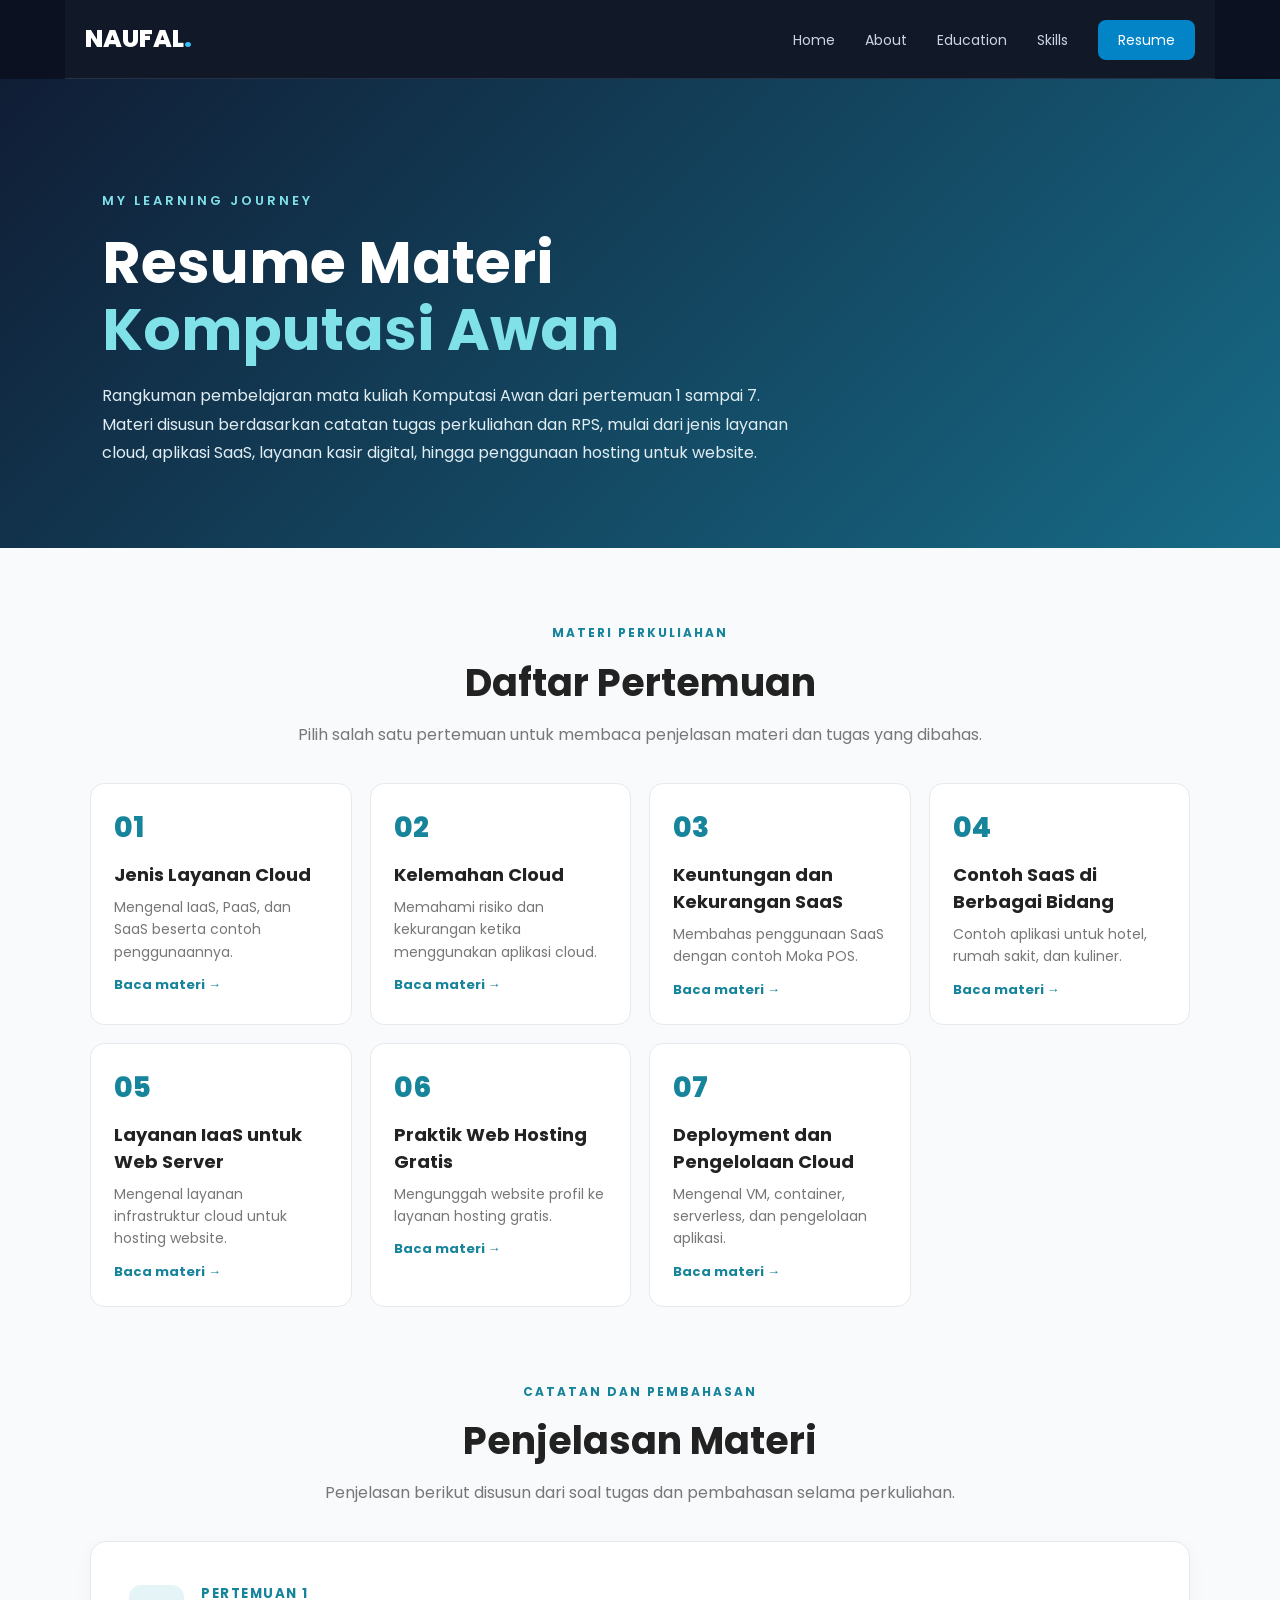
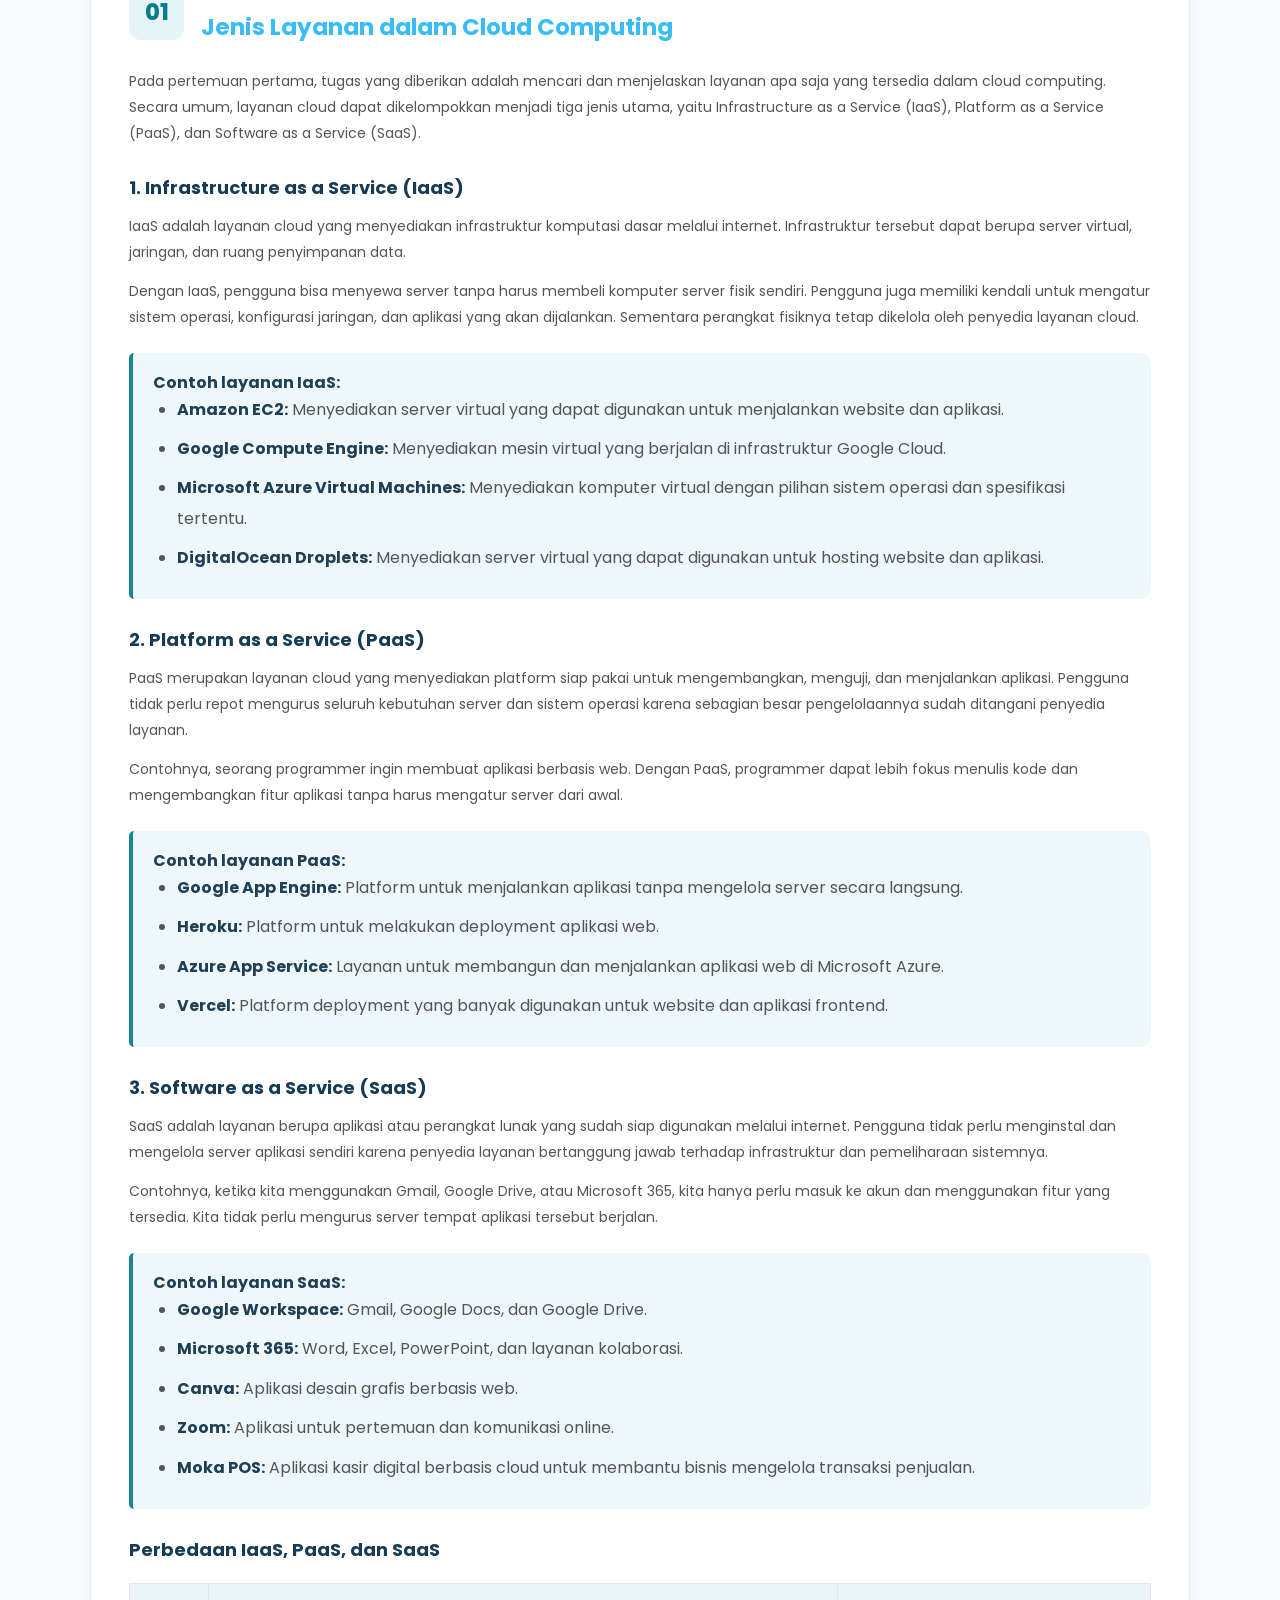
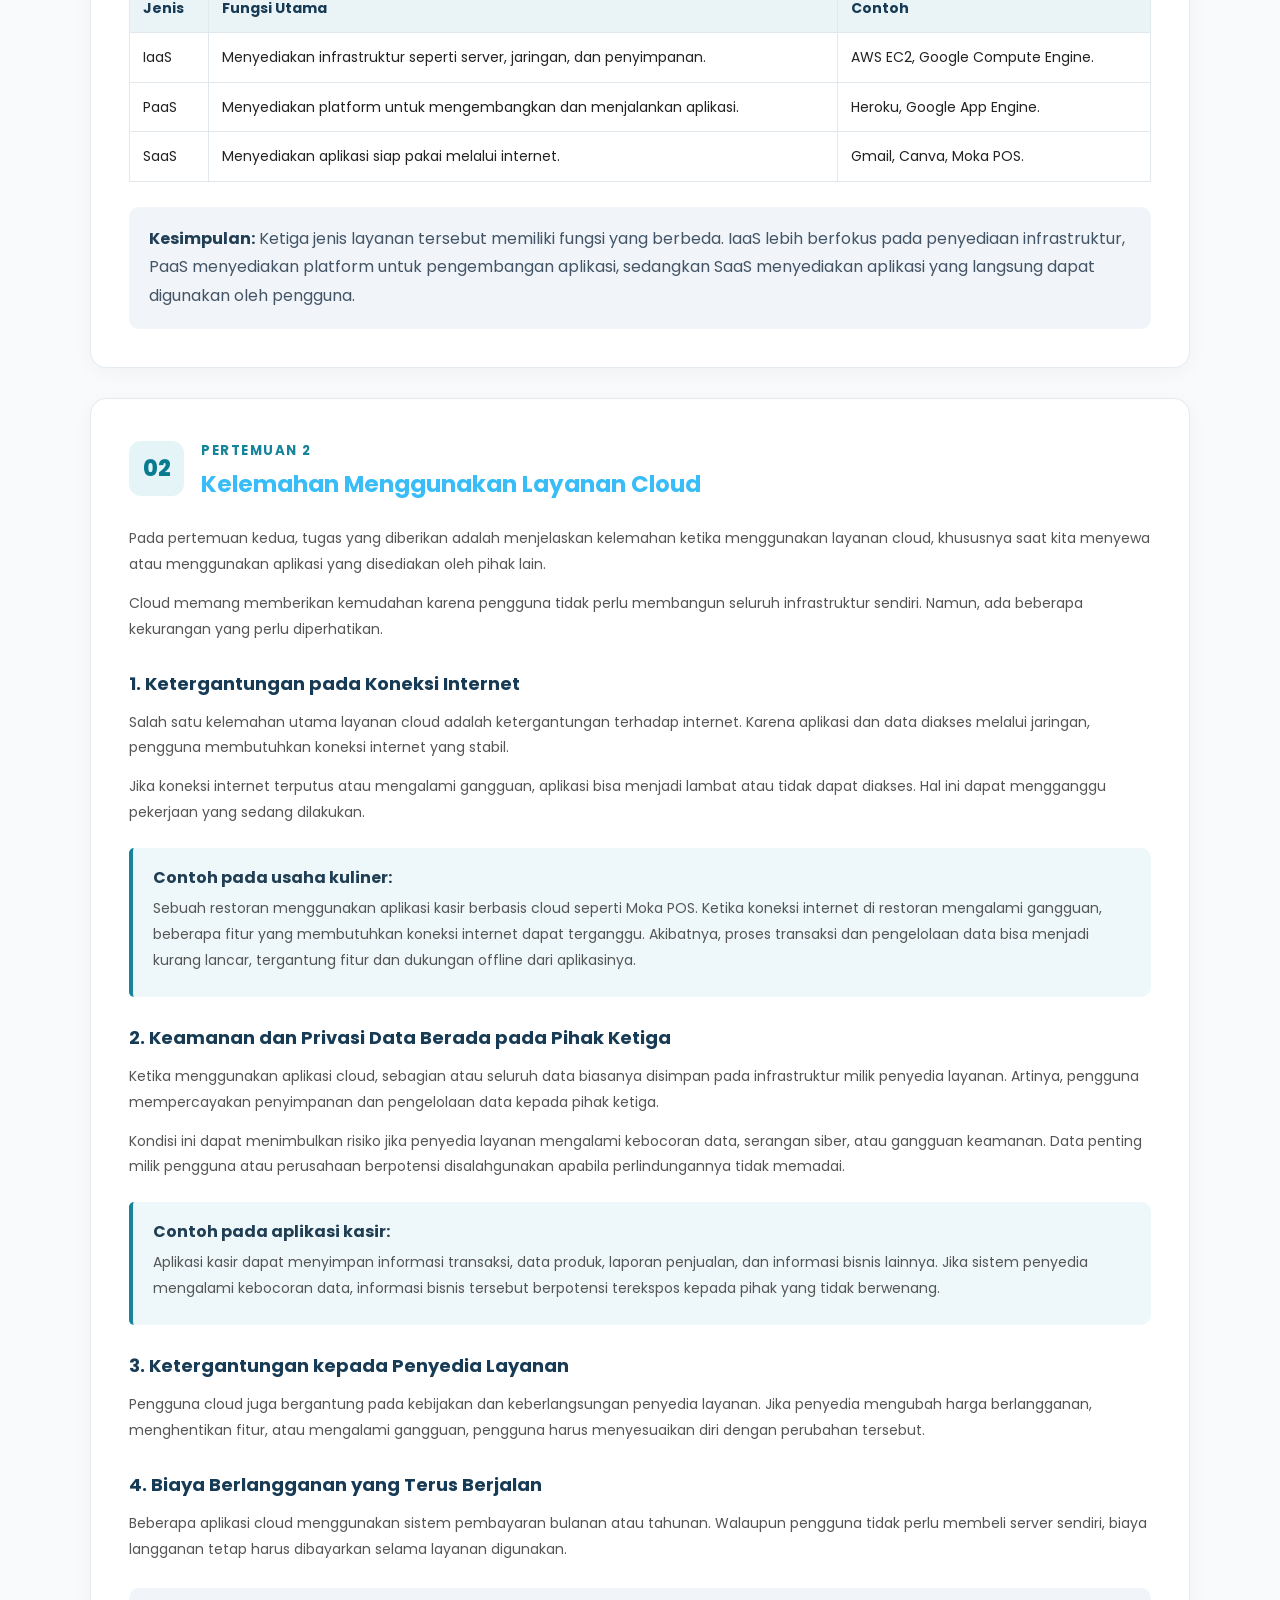
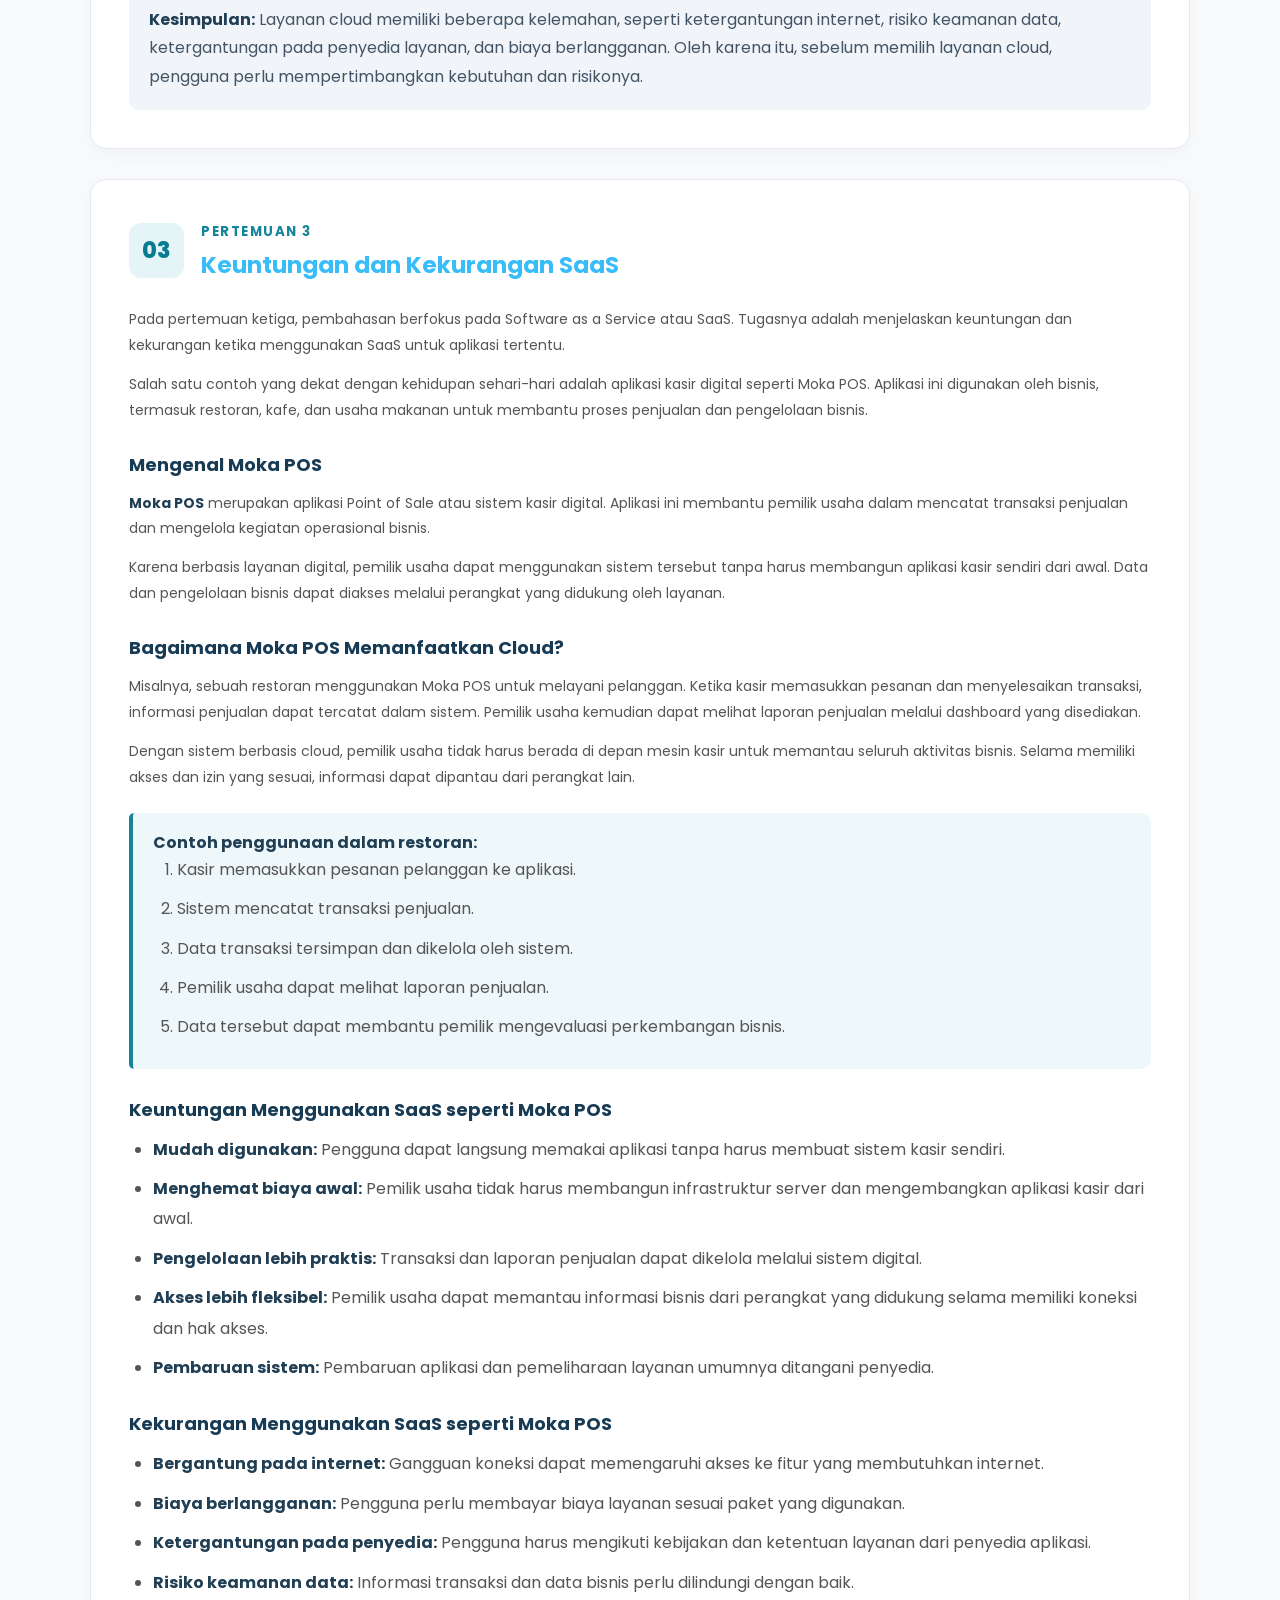
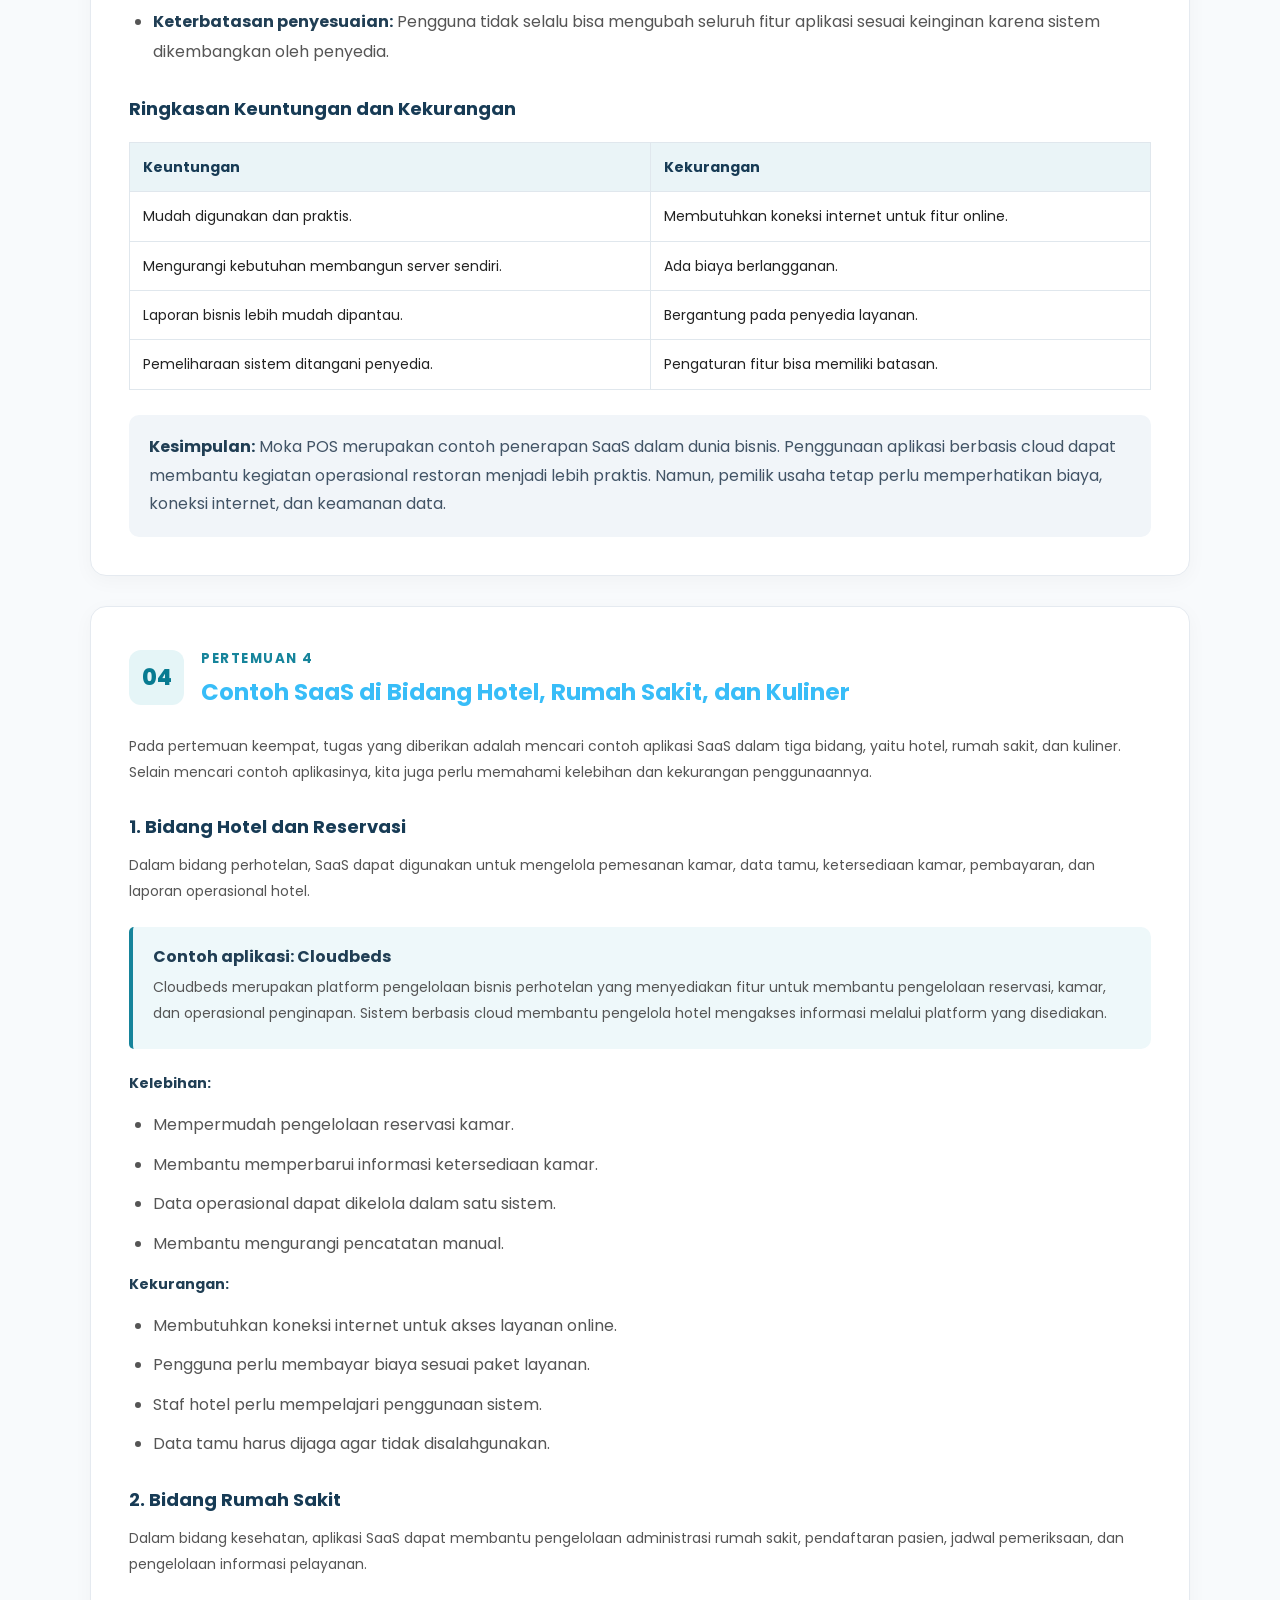
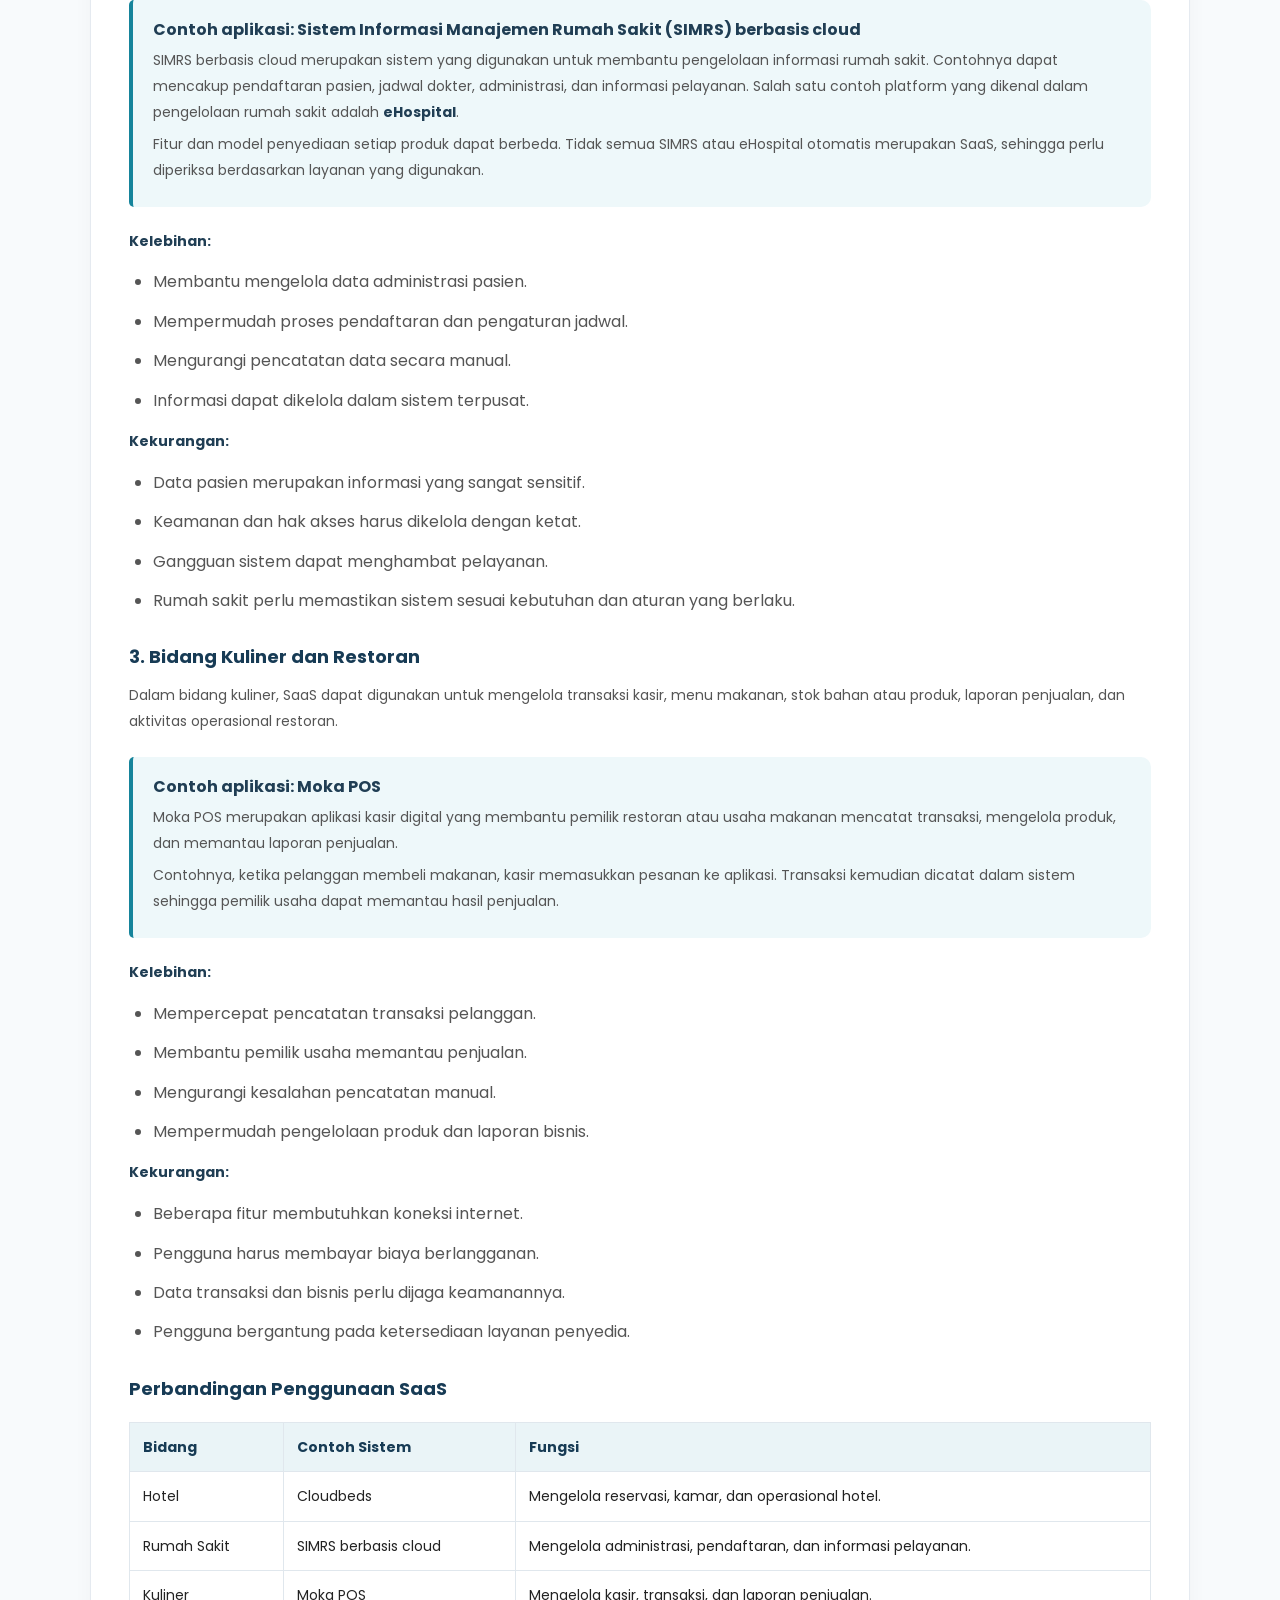
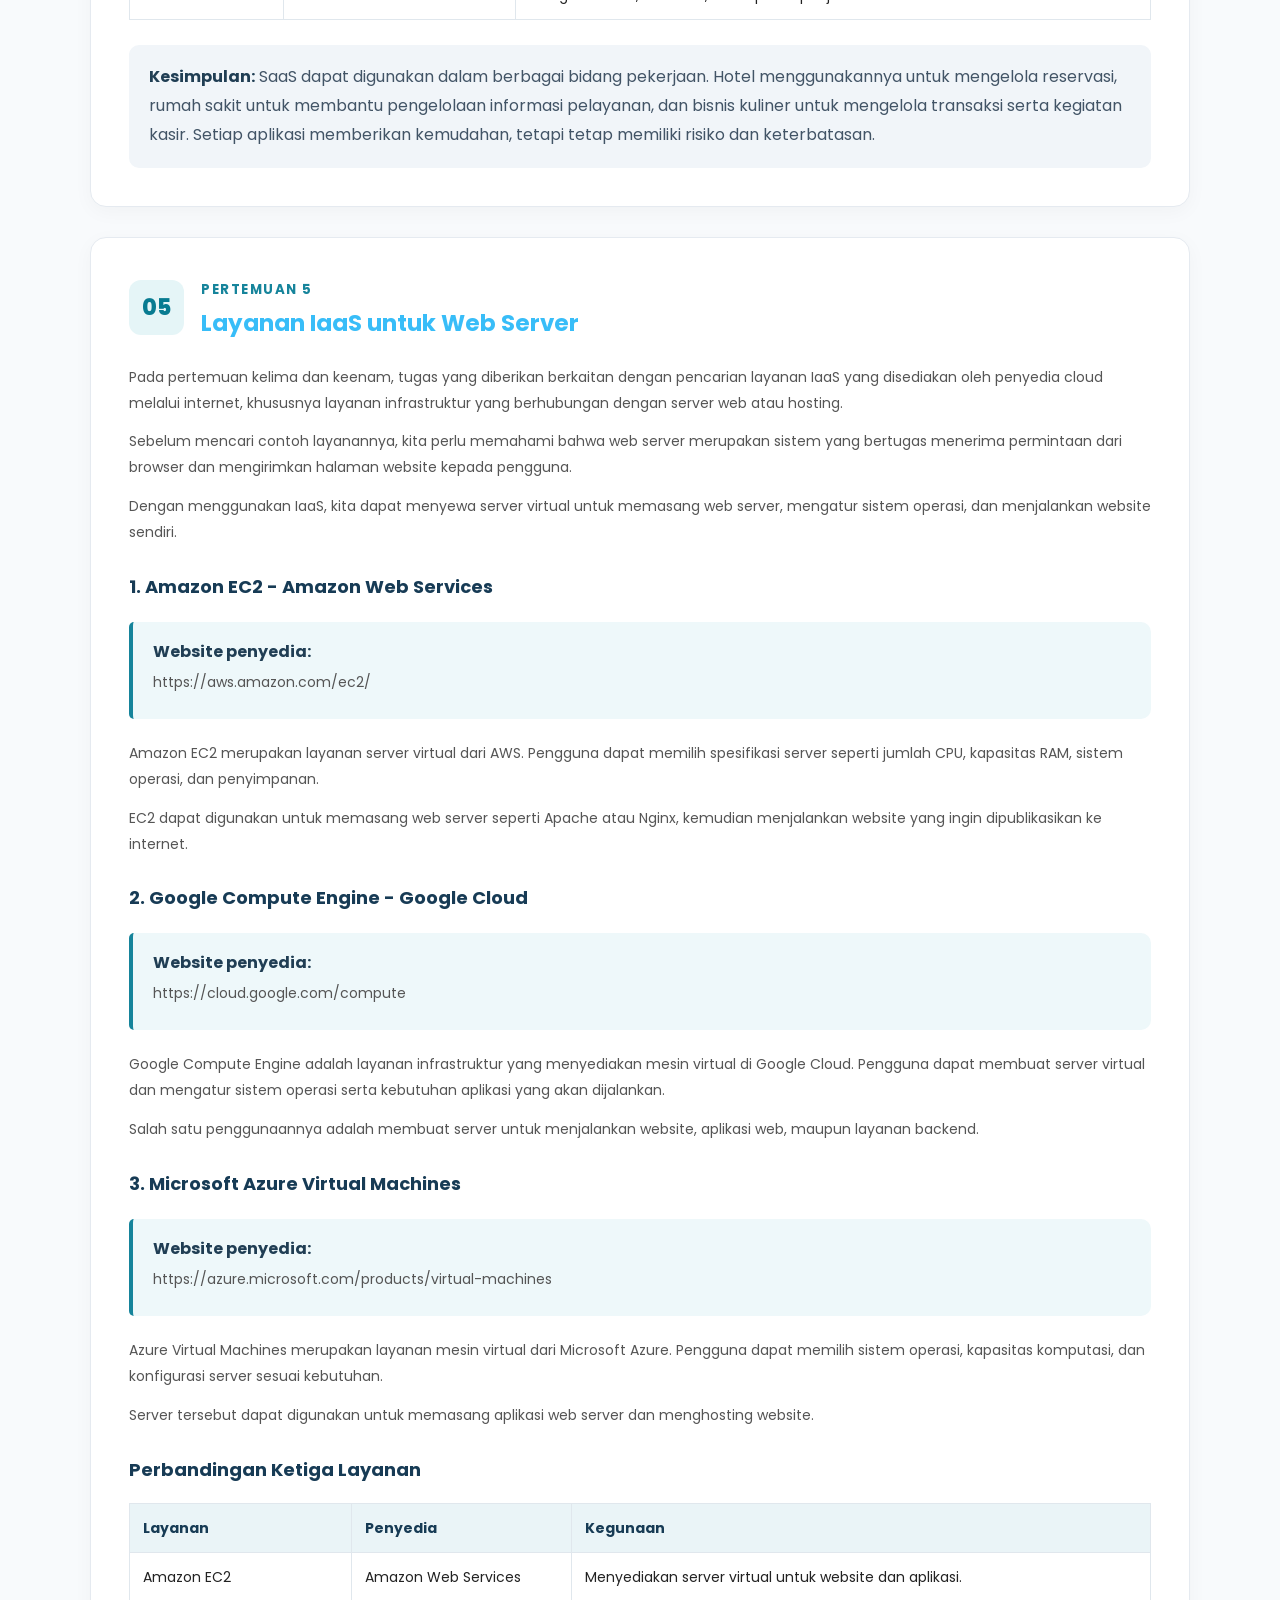
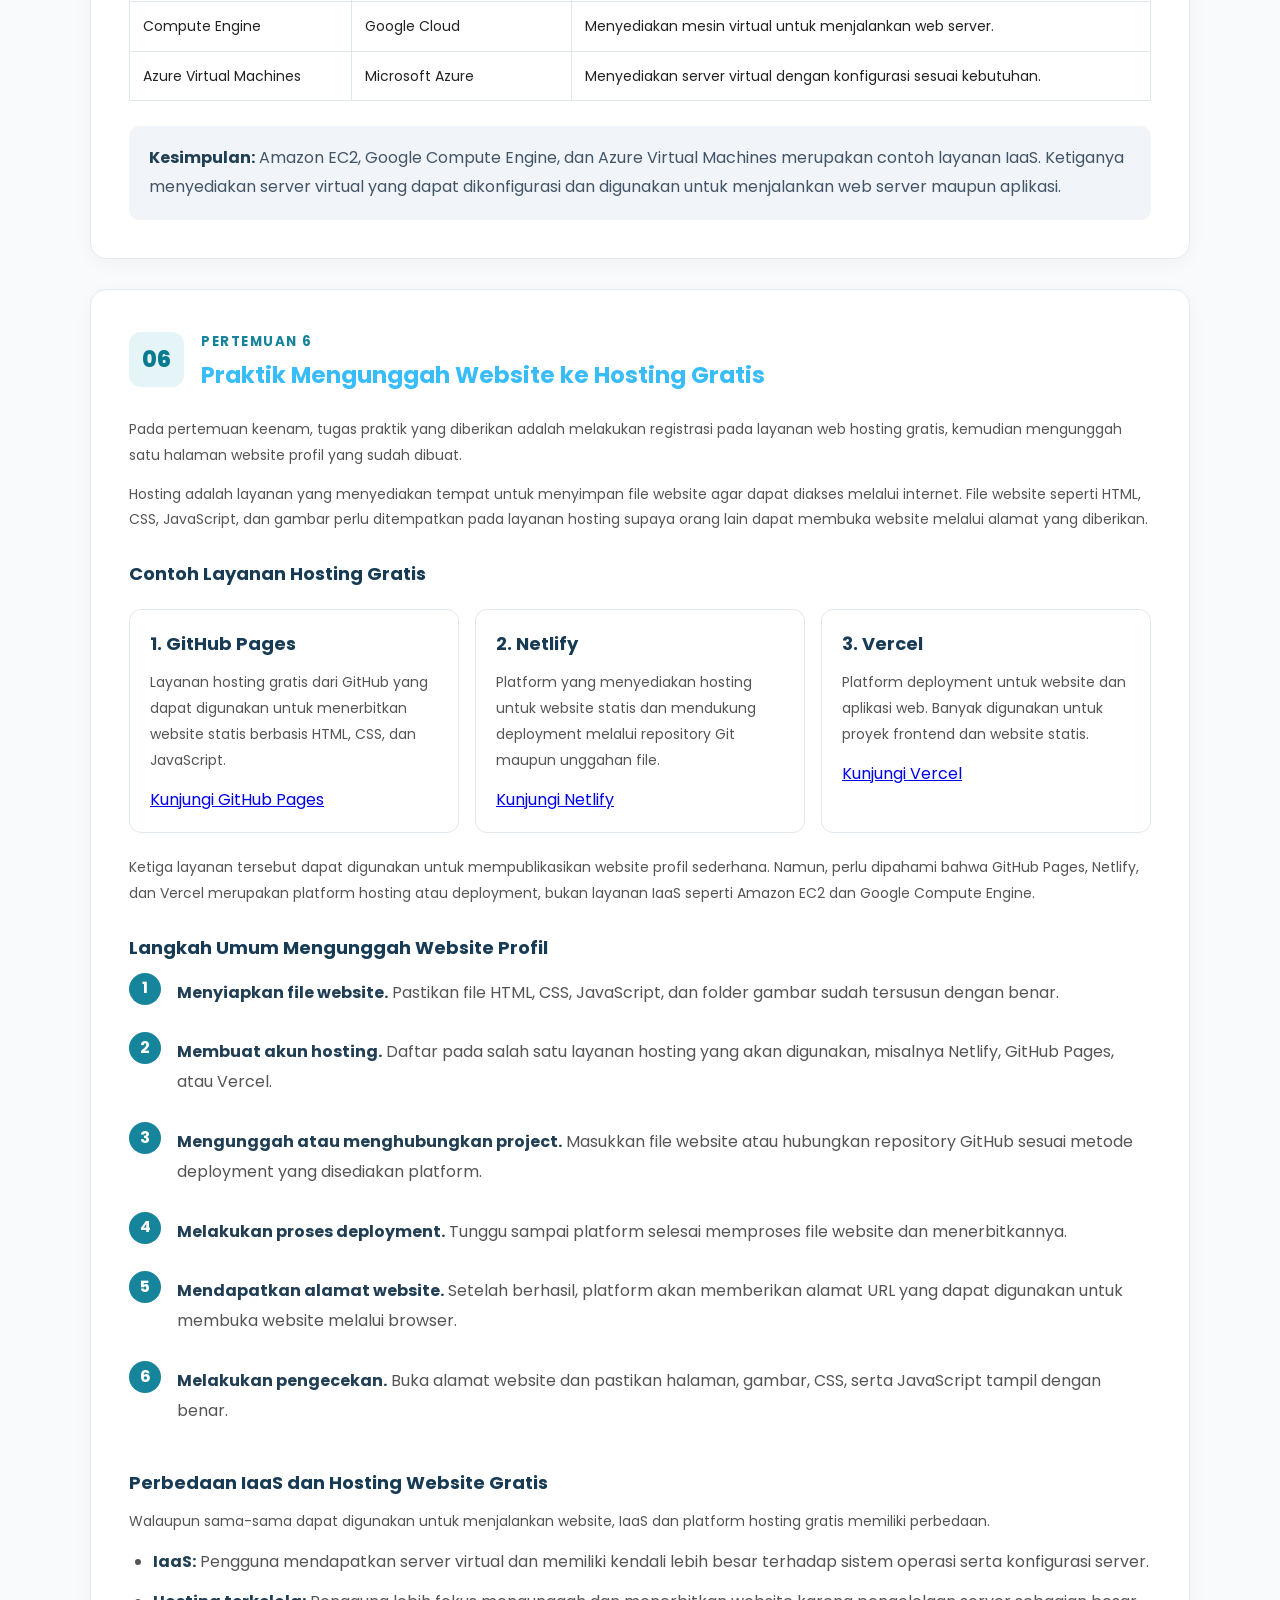
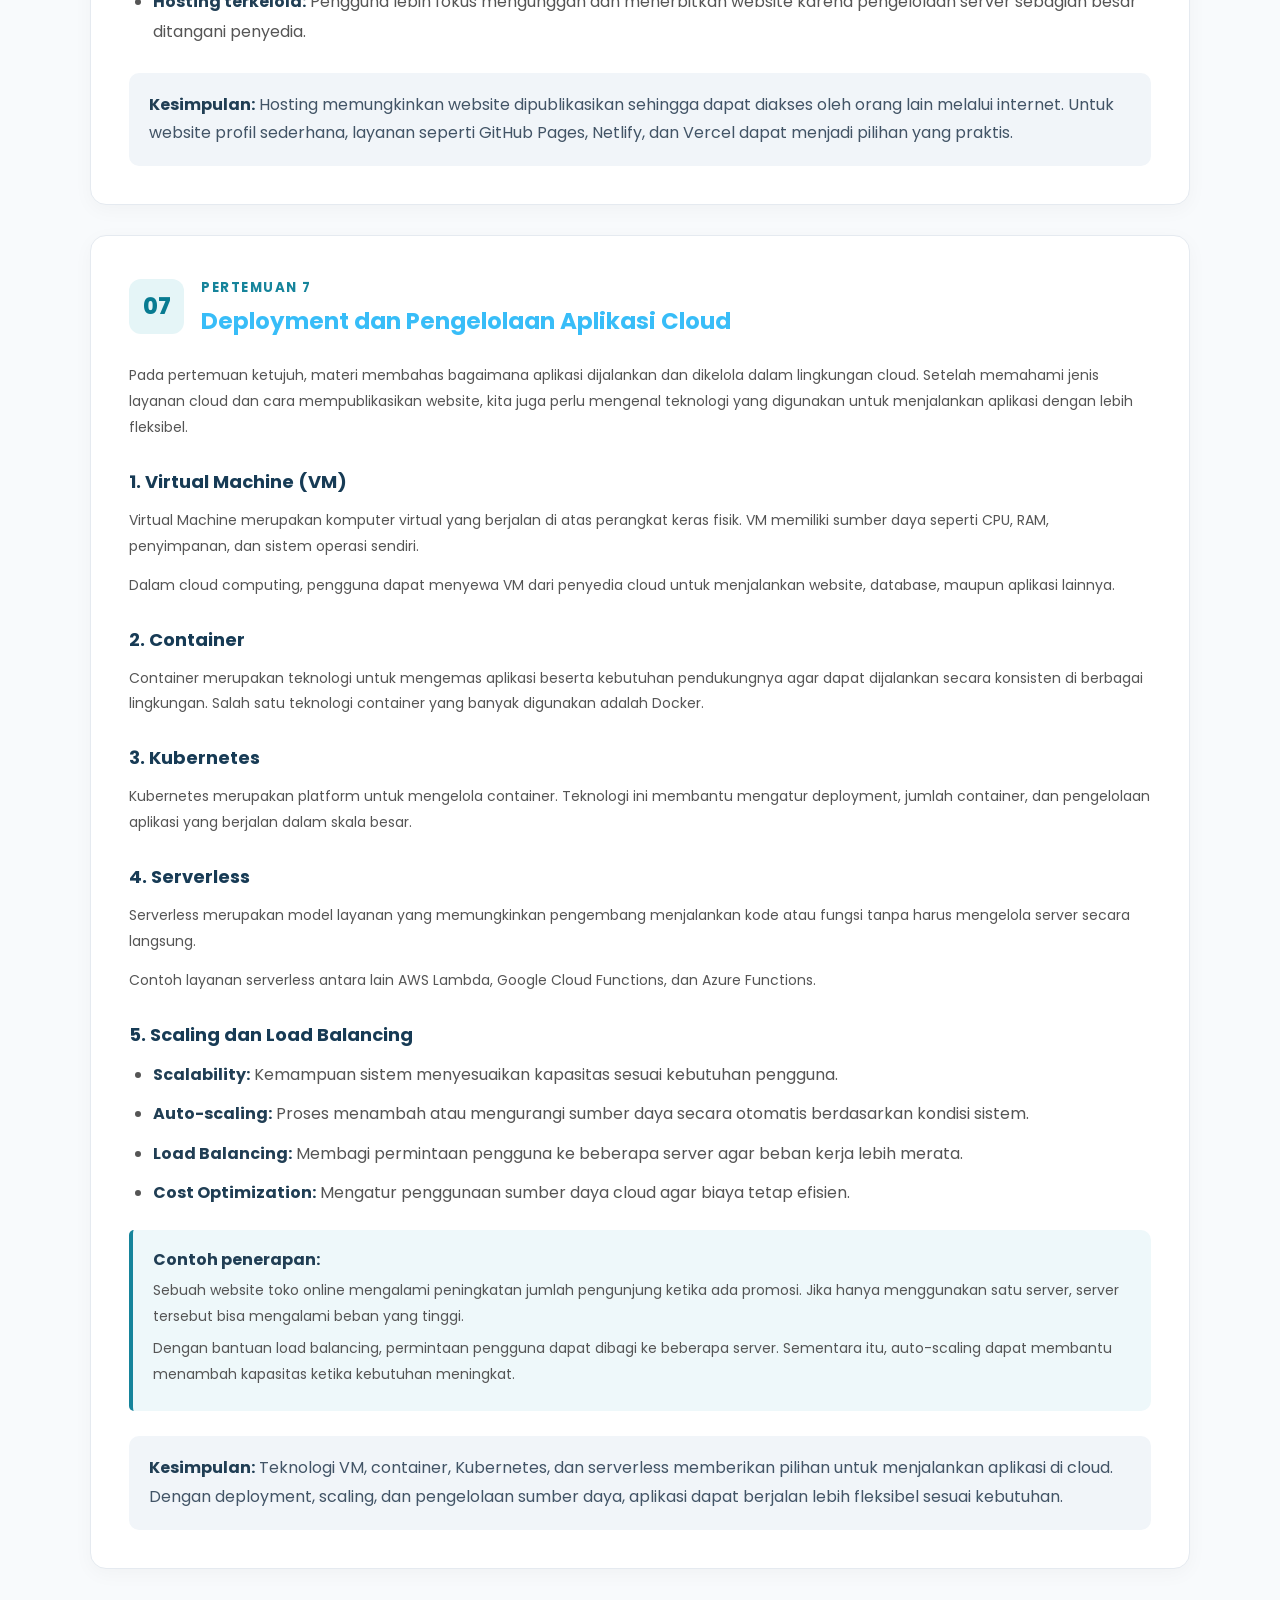
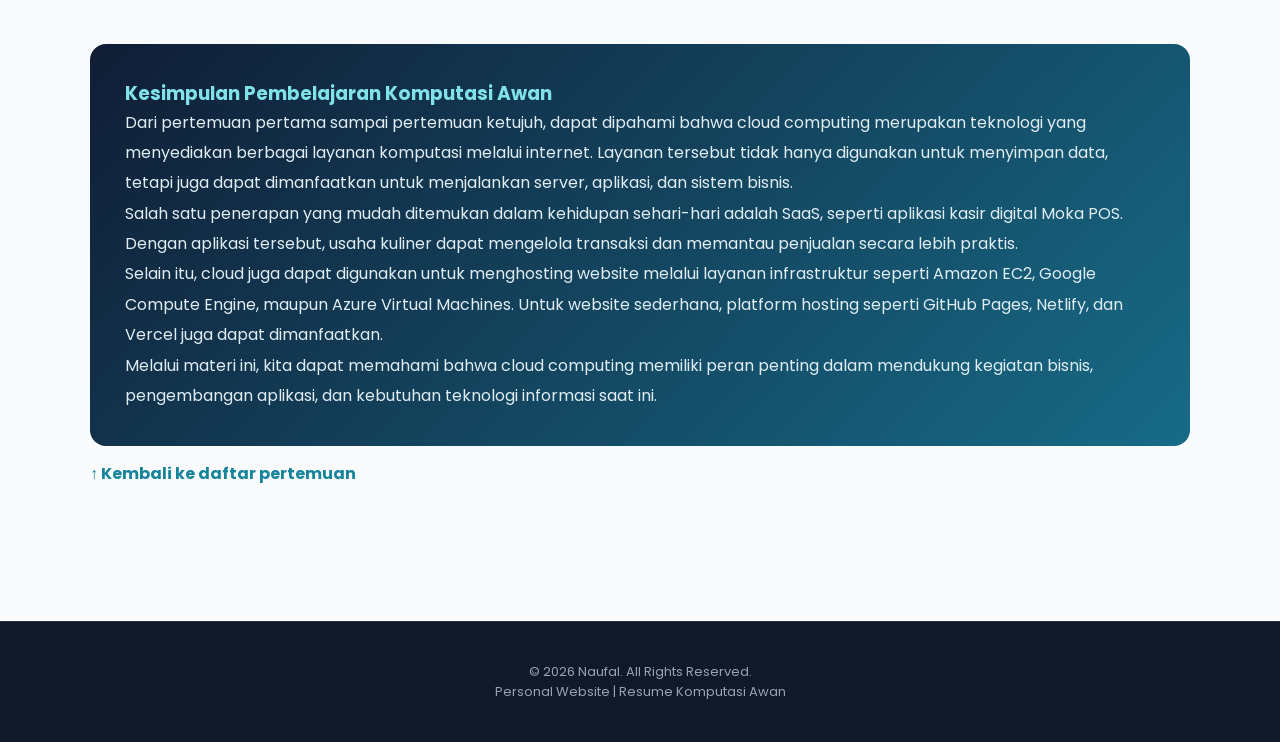
==== resume.html @ adcfddce "first commit" ====
<!DOCTYPE html>
<html lang="id">
<head>
    <meta charset="UTF-8">
    <meta name="viewport" content="width=device-width, initial-scale=1.0">
    <title>Resume Komputasi Awan | Naufal</title>

    <link rel="stylesheet" href="style.css">

    <style>
        /* ==============================
           RESUME KOMPUTASI AWAN
        ============================== */

        .cloud-resume {
            background: var(--bg-color, #f8fafc);
            color: var(--text-color, #222);
            padding-bottom: 60px;
        }

        .cloud-hero {
            min-height: 420px;
            padding: 110px 8% 80px;
            display: flex;
            align-items: center;
            background: linear-gradient(135deg, #101d35, #176b87);
            color: white;
        }

        .cloud-hero-content {
            max-width: 850px;
        }

        .cloud-hero .eyebrow {
            color: #80e1e9;
            font-weight: 600;
            letter-spacing: 3px;
            font-size: 13px;
        }

        .cloud-hero h1 {
            font-size: clamp(36px, 6vw, 58px);
            line-height: 1.15;
            margin: 18px 0;
        }

        .cloud-hero h1 span {
            color: #80e1e9;
        }

        .cloud-hero p {
            max-width: 700px;
            line-height: 1.8;
            color: #e0edf3;
        }

        .cloud-section {
            width: min(1100px, 90%);
            margin: 75px auto;
        }

        .cloud-heading {
            text-align: center;
            margin-bottom: 35px;
        }

        .cloud-heading .eyebrow {
            color: #16849b;
            font-weight: 700;
            letter-spacing: 2px;
            font-size: 12px;
        }

        .cloud-heading h2 {
            font-size: clamp(27px, 4vw, 38px);
            margin: 10px 0;
        }

        .cloud-heading p {
            line-height: 1.7;
            color: #777;
        }

        .meeting-grid {
            display: grid;
            grid-template-columns: repeat(auto-fit, minmax(230px, 1fr));
            gap: 18px;
        }

        .meeting-card {
            display: block;
            text-decoration: none;
            color: inherit;
            background: white;
            border: 1px solid #e5eaf0;
            border-radius: 14px;
            padding: 23px;
            transition: 0.25s ease;
        }

        .meeting-card:hover {
            transform: translateY(-5px);
            border-color: #16849b;
            box-shadow: 0 10px 28px rgba(0,0,0,0.08);
        }

        .meeting-card .number {
            color: #16849b;
            font-size: 28px;
            font-weight: 800;
        }

        .meeting-card h3 {
            font-size: 18px;
            margin: 12px 0 8px;
        }

        .meeting-card p {
            color: #777;
            font-size: 14px;
            line-height: 1.6;
        }

        .meeting-card .link-text {
            display: inline-block;
            margin-top: 12px;
            color: #16849b;
            font-weight: 700;
            font-size: 13px;
        }

        .meeting-content {
            margin-top: 55px;
        }

        .material-card {
            background: white;
            border: 1px solid #e5eaf0;
            border-radius: 16px;
            padding: clamp(22px, 4vw, 38px);
            margin-bottom: 30px;
            scroll-margin-top: 100px;
            box-shadow: 0 5px 20px rgba(0,0,0,0.035);
        }

        .material-title {
            display: flex;
            align-items: center;
            gap: 17px;
            margin-bottom: 25px;
        }

        .material-number {
            min-width: 55px;
            height: 55px;
            border-radius: 12px;
            display: grid;
            place-items: center;
            background: #e5f5f7;
            color: #087b91;
            font-weight: 800;
            font-size: 22px;
        }

        .material-title small {
            color: #16849b;
            font-weight: 700;
            letter-spacing: 1.5px;
        }

        .material-title h3 {
            margin: 5px 0 0;
            font-size: 23px;
        }

        .material-card p {
            line-height: 1.85;
            color: #555;
            margin: 13px 0;
        }

        .material-card h4 {
            margin: 27px 0 12px;
            color: #173b55;
            font-size: 18px;
        }

        .material-card ul,
        .material-card ol {
            padding-left: 24px;
            color: #555;
            line-height: 1.9;
        }

        .material-card li {
            margin-bottom: 9px;
        }

        .material-card strong {
            color: #203e54;
        }

        .example-box {
            background: #eef8fa;
            border-left: 4px solid #16849b;
            padding: 17px 20px;
            margin: 22px 0;
            border-radius: 5px 10px 10px 5px;
        }

        .example-box p {
            margin: 6px 0;
        }

        .conclusion-box {
            background: #f1f5f9;
            border-radius: 10px;
            padding: 18px 20px;
            margin-top: 25px;
            line-height: 1.8;
            color: #425466;
        }

        .comparison-table {
            width: 100%;
            border-collapse: collapse;
            margin: 20px 0;
            font-size: 14px;
        }

        .comparison-table th,
        .comparison-table td {
            padding: 13px;
            border: 1px solid #e0e7ed;
            text-align: left;
            vertical-align: top;
            line-height: 1.6;
        }

        .comparison-table th {
            background: #eaf4f7;
            color: #173b55;
        }

        .service-grid {
            display: grid;
            grid-template-columns: repeat(auto-fit, minmax(220px, 1fr));
            gap: 16px;
            margin: 22px 0;
        }

        .service-item {
            border: 1px solid #e1e8ed;
            border-radius: 12px;
            padding: 20px;
            background: #fff;
        }

        .service-item h4 {
            margin-top: 0;
        }

        .service-item p {
            font-size: 14px;
        }

        .step-list {
            counter-reset: step;
            list-style: none;
            padding: 0 !important;
        }

        .step-list li {
            counter-increment: step;
            position: relative;
            padding: 5px 0 15px 48px;
        }

        .step-list li::before {
            content: counter(step);
            position: absolute;
            left: 0;
            top: 0;
            width: 32px;
            height: 32px;
            border-radius: 50%;
            background: #16849b;
            color: white;
            display: grid;
            place-items: center;
            font-weight: 700;
        }

        .screenshot-placeholder {
            border: 2px dashed #9eb8c5;
            background: #f6fafb;
            border-radius: 12px;
            padding: 28px 20px;
            margin: 15px 0;
            text-align: center;
            color: #607783;
        }

        .screenshot-placeholder strong {
            display: block;
            margin-bottom: 8px;
        }

        .final-conclusion {
            background: linear-gradient(135deg, #101d35, #176b87);
            color: white;
            border-radius: 16px;
            padding: 35px;
        }

        .final-conclusion h3 {
            color: #80e1e9;
            margin-top: 0;
        }

        .final-conclusion p {
            color: #e0edf3;
            line-height: 1.9;
        }

        .back-top {
            display: inline-block;
            margin-top: 15px;
            color: #16849b;
            font-weight: 700;
            text-decoration: none;
        }

        @media (max-width: 700px) {
            .cloud-hero {
                padding: 100px 6% 65px;
                min-height: 360px;
            }

            .cloud-section {
                width: 92%;
                margin: 55px auto;
            }

            .material-title h3 {
                font-size: 19px;
            }

            .comparison-table {
                display: block;
                overflow-x: auto;
                white-space: normal;
            }

            .final-conclusion {
                padding: 25px;
            }
        }
    </style>
</head>

<body>

    <!-- NAVBAR -->
    <header class="navbar">
        <div class="logo">NAUFAL<span>.</span></div>

        <nav>
            <ul class="nav-menu" id="navMenu">
                <li><a href="index.html">Home</a></li>
                <li><a href="index.html#about">About</a></li>
                <li><a href="index.html#education">Education</a></li>
                <li><a href="index.html#skills">Skills</a></li>
                <li><a href="resume.html" class="resume-btn active">Resume</a></li>
            </ul>
        </nav>

        <div class="hamburger" id="hamburger">
            <span></span>
            <span></span>
            <span></span>
        </div>
    </header>


    <main class="cloud-resume">

        <!-- HERO -->
        <section class="cloud-hero">
            <div class="cloud-hero-content">
                <p class="eyebrow">MY LEARNING JOURNEY</p>

                <h1>
                    Resume Materi<br>
                    <span>Komputasi Awan</span>
                </h1>

                <p>
                    Rangkuman pembelajaran mata kuliah Komputasi Awan
                    dari pertemuan 1 sampai 7. Materi disusun berdasarkan
                    catatan tugas perkuliahan dan RPS, mulai dari jenis
                    layanan cloud, aplikasi SaaS, layanan kasir digital,
                    hingga penggunaan hosting untuk website.
                </p>
            </div>
        </section>


        <!-- DAFTAR PERTEMUAN -->
        <section class="cloud-section" id="daftar-materi">

            <div class="cloud-heading">
                <p class="eyebrow">MATERI PERKULIAHAN</p>
                <h2>Daftar Pertemuan</h2>
                <p>
                    Pilih salah satu pertemuan untuk membaca
                    penjelasan materi dan tugas yang dibahas.
                </p>
            </div>

            <div class="meeting-grid">

                <a href="#materi1" class="meeting-card">
                    <span class="number">01</span>
                    <h3>Jenis Layanan Cloud</h3>
                    <p>Mengenal IaaS, PaaS, dan SaaS beserta contoh penggunaannya.</p>
                    <span class="link-text">Baca materi →</span>
                </a>

                <a href="#materi2" class="meeting-card">
                    <span class="number">02</span>
                    <h3>Kelemahan Cloud</h3>
                    <p>Memahami risiko dan kekurangan ketika menggunakan aplikasi cloud.</p>
                    <span class="link-text">Baca materi →</span>
                </a>

                <a href="#materi3" class="meeting-card">
                    <span class="number">03</span>
                    <h3>Keuntungan dan Kekurangan SaaS</h3>
                    <p>Membahas penggunaan SaaS dengan contoh Moka POS.</p>
                    <span class="link-text">Baca materi →</span>
                </a>

                <a href="#materi4" class="meeting-card">
                    <span class="number">04</span>
                    <h3>Contoh SaaS di Berbagai Bidang</h3>
                    <p>Contoh aplikasi untuk hotel, rumah sakit, dan kuliner.</p>
                    <span class="link-text">Baca materi →</span>
                </a>

                <a href="#materi5" class="meeting-card">
                    <span class="number">05</span>
                    <h3>Layanan IaaS untuk Web Server</h3>
                    <p>Mengenal layanan infrastruktur cloud untuk hosting website.</p>
                    <span class="link-text">Baca materi →</span>
                </a>

                <a href="#materi6" class="meeting-card">
                    <span class="number">06</span>
                    <h3>Praktik Web Hosting Gratis</h3>
                    <p>Mengunggah website profil ke layanan hosting gratis.</p>
                    <span class="link-text">Baca materi →</span>
                </a>

                <a href="#materi7" class="meeting-card">
                    <span class="number">07</span>
                    <h3>Deployment dan Pengelolaan Cloud</h3>
                    <p>Mengenal VM, container, serverless, dan pengelolaan aplikasi.</p>
                    <span class="link-text">Baca materi →</span>
                </a>

            </div>
        </section>


        <!-- PENJELASAN MATERI -->
        <section class="cloud-section meeting-content">

            <div class="cloud-heading">
                <p class="eyebrow">CATATAN DAN PEMBAHASAN</p>
                <h2>Penjelasan Materi</h2>
                <p>
                    Penjelasan berikut disusun dari soal tugas
                    dan pembahasan selama perkuliahan.
                </p>
            </div>


            <!-- PERTEMUAN 1 -->
            <article class="material-card" id="materi1">

                <div class="material-title">
                    <div class="material-number">01</div>
                    <div>
                        <small>PERTEMUAN 1</small>
                        <h3>Jenis Layanan dalam Cloud Computing</h3>
                    </div>
                </div>

                <p>
                    Pada pertemuan pertama, tugas yang diberikan adalah
                    mencari dan menjelaskan layanan apa saja yang tersedia
                    dalam cloud computing. Secara umum, layanan cloud
                    dapat dikelompokkan menjadi tiga jenis utama, yaitu
                    Infrastructure as a Service (IaaS), Platform as a
                    Service (PaaS), dan Software as a Service (SaaS).
                </p>

                <h4>1. Infrastructure as a Service (IaaS)</h4>

                <p>
                    IaaS adalah layanan cloud yang menyediakan
                    infrastruktur komputasi dasar melalui internet.
                    Infrastruktur tersebut dapat berupa server virtual,
                    jaringan, dan ruang penyimpanan data.
                </p>

                <p>
                    Dengan IaaS, pengguna bisa menyewa server tanpa
                    harus membeli komputer server fisik sendiri.
                    Pengguna juga memiliki kendali untuk mengatur
                    sistem operasi, konfigurasi jaringan, dan aplikasi
                    yang akan dijalankan. Sementara perangkat fisiknya
                    tetap dikelola oleh penyedia layanan cloud.
                </p>

                <div class="example-box">
                    <strong>Contoh layanan IaaS:</strong>
                    <ul>
                        <li><strong>Amazon EC2:</strong> Menyediakan server virtual yang dapat digunakan untuk menjalankan website dan aplikasi.</li>
                        <li><strong>Google Compute Engine:</strong> Menyediakan mesin virtual yang berjalan di infrastruktur Google Cloud.</li>
                        <li><strong>Microsoft Azure Virtual Machines:</strong> Menyediakan komputer virtual dengan pilihan sistem operasi dan spesifikasi tertentu.</li>
                        <li><strong>DigitalOcean Droplets:</strong> Menyediakan server virtual yang dapat digunakan untuk hosting website dan aplikasi.</li>
                    </ul>
                </div>

                <h4>2. Platform as a Service (PaaS)</h4>

                <p>
                    PaaS merupakan layanan cloud yang menyediakan
                    platform siap pakai untuk mengembangkan,
                    menguji, dan menjalankan aplikasi. Pengguna
                    tidak perlu repot mengurus seluruh kebutuhan
                    server dan sistem operasi karena sebagian besar
                    pengelolaannya sudah ditangani penyedia layanan.
                </p>

                <p>
                    Contohnya, seorang programmer ingin membuat
                    aplikasi berbasis web. Dengan PaaS, programmer
                    dapat lebih fokus menulis kode dan mengembangkan
                    fitur aplikasi tanpa harus mengatur server
                    dari awal.
                </p>

                <div class="example-box">
                    <strong>Contoh layanan PaaS:</strong>
                    <ul>
                        <li><strong>Google App Engine:</strong> Platform untuk menjalankan aplikasi tanpa mengelola server secara langsung.</li>
                        <li><strong>Heroku:</strong> Platform untuk melakukan deployment aplikasi web.</li>
                        <li><strong>Azure App Service:</strong> Layanan untuk membangun dan menjalankan aplikasi web di Microsoft Azure.</li>
                        <li><strong>Vercel:</strong> Platform deployment yang banyak digunakan untuk website dan aplikasi frontend.</li>
                    </ul>
                </div>

                <h4>3. Software as a Service (SaaS)</h4>

                <p>
                    SaaS adalah layanan berupa aplikasi atau perangkat
                    lunak yang sudah siap digunakan melalui internet.
                    Pengguna tidak perlu menginstal dan mengelola
                    server aplikasi sendiri karena penyedia layanan
                    bertanggung jawab terhadap infrastruktur dan
                    pemeliharaan sistemnya.
                </p>

                <p>
                    Contohnya, ketika kita menggunakan Gmail,
                    Google Drive, atau Microsoft 365, kita hanya
                    perlu masuk ke akun dan menggunakan fitur
                    yang tersedia. Kita tidak perlu mengurus
                    server tempat aplikasi tersebut berjalan.
                </p>

                <div class="example-box">
                    <strong>Contoh layanan SaaS:</strong>
                    <ul>
                        <li><strong>Google Workspace:</strong> Gmail, Google Docs, dan Google Drive.</li>
                        <li><strong>Microsoft 365:</strong> Word, Excel, PowerPoint, dan layanan kolaborasi.</li>
                        <li><strong>Canva:</strong> Aplikasi desain grafis berbasis web.</li>
                        <li><strong>Zoom:</strong> Aplikasi untuk pertemuan dan komunikasi online.</li>
                        <li><strong>Moka POS:</strong> Aplikasi kasir digital berbasis cloud untuk membantu bisnis mengelola transaksi penjualan.</li>
                    </ul>
                </div>

                <h4>Perbedaan IaaS, PaaS, dan SaaS</h4>

                <table class="comparison-table">
                    <thead>
                        <tr>
                            <th>Jenis</th>
                            <th>Fungsi Utama</th>
                            <th>Contoh</th>
                        </tr>
                    </thead>
                    <tbody>
                        <tr>
                            <td>IaaS</td>
                            <td>Menyediakan infrastruktur seperti server, jaringan, dan penyimpanan.</td>
                            <td>AWS EC2, Google Compute Engine.</td>
                        </tr>
                        <tr>
                            <td>PaaS</td>
                            <td>Menyediakan platform untuk mengembangkan dan menjalankan aplikasi.</td>
                            <td>Heroku, Google App Engine.</td>
                        </tr>
                        <tr>
                            <td>SaaS</td>
                            <td>Menyediakan aplikasi siap pakai melalui internet.</td>
                            <td>Gmail, Canva, Moka POS.</td>
                        </tr>
                    </tbody>
                </table>

                <div class="conclusion-box">
                    <strong>Kesimpulan:</strong>
                    Ketiga jenis layanan tersebut memiliki fungsi
                    yang berbeda. IaaS lebih berfokus pada penyediaan
                    infrastruktur, PaaS menyediakan platform untuk
                    pengembangan aplikasi, sedangkan SaaS menyediakan
                    aplikasi yang langsung dapat digunakan oleh pengguna.
                </div>

            </article>


            <!-- PERTEMUAN 2 -->
            <article class="material-card" id="materi2">

                <div class="material-title">
                    <div class="material-number">02</div>
                    <div>
                        <small>PERTEMUAN 2</small>
                        <h3>Kelemahan Menggunakan Layanan Cloud</h3>
                    </div>
                </div>

                <p>
                    Pada pertemuan kedua, tugas yang diberikan adalah
                    menjelaskan kelemahan ketika menggunakan layanan
                    cloud, khususnya saat kita menyewa atau menggunakan
                    aplikasi yang disediakan oleh pihak lain.
                </p>

                <p>
                    Cloud memang memberikan kemudahan karena pengguna
                    tidak perlu membangun seluruh infrastruktur sendiri.
                    Namun, ada beberapa kekurangan yang perlu diperhatikan.
                </p>

                <h4>1. Ketergantungan pada Koneksi Internet</h4>

                <p>
                    Salah satu kelemahan utama layanan cloud adalah
                    ketergantungan terhadap internet. Karena aplikasi
                    dan data diakses melalui jaringan, pengguna
                    membutuhkan koneksi internet yang stabil.
                </p>

                <p>
                    Jika koneksi internet terputus atau mengalami
                    gangguan, aplikasi bisa menjadi lambat atau
                    tidak dapat diakses. Hal ini dapat mengganggu
                    pekerjaan yang sedang dilakukan.
                </p>

                <div class="example-box">
                    <strong>Contoh pada usaha kuliner:</strong>
                    <p>
                        Sebuah restoran menggunakan aplikasi kasir
                        berbasis cloud seperti Moka POS. Ketika koneksi
                        internet di restoran mengalami gangguan,
                        beberapa fitur yang membutuhkan koneksi
                        internet dapat terganggu. Akibatnya, proses
                        transaksi dan pengelolaan data bisa menjadi
                        kurang lancar, tergantung fitur dan dukungan
                        offline dari aplikasinya.
                    </p>
                </div>

                <h4>2. Keamanan dan Privasi Data Berada pada Pihak Ketiga</h4>

                <p>
                    Ketika menggunakan aplikasi cloud, sebagian
                    atau seluruh data biasanya disimpan pada
                    infrastruktur milik penyedia layanan.
                    Artinya, pengguna mempercayakan penyimpanan
                    dan pengelolaan data kepada pihak ketiga.
                </p>

                <p>
                    Kondisi ini dapat menimbulkan risiko jika
                    penyedia layanan mengalami kebocoran data,
                    serangan siber, atau gangguan keamanan.
                    Data penting milik pengguna atau perusahaan
                    berpotensi disalahgunakan apabila perlindungannya
                    tidak memadai.
                </p>

                <div class="example-box">
                    <strong>Contoh pada aplikasi kasir:</strong>
                    <p>
                        Aplikasi kasir dapat menyimpan informasi
                        transaksi, data produk, laporan penjualan,
                        dan informasi bisnis lainnya. Jika sistem
                        penyedia mengalami kebocoran data,
                        informasi bisnis tersebut berpotensi
                        terekspos kepada pihak yang tidak berwenang.
                    </p>
                </div>

                <h4>3. Ketergantungan kepada Penyedia Layanan</h4>

                <p>
                    Pengguna cloud juga bergantung pada kebijakan
                    dan keberlangsungan penyedia layanan. Jika
                    penyedia mengubah harga berlangganan,
                    menghentikan fitur, atau mengalami gangguan,
                    pengguna harus menyesuaikan diri dengan
                    perubahan tersebut.
                </p>

                <h4>4. Biaya Berlangganan yang Terus Berjalan</h4>

                <p>
                    Beberapa aplikasi cloud menggunakan sistem
                    pembayaran bulanan atau tahunan. Walaupun
                    pengguna tidak perlu membeli server sendiri,
                    biaya langganan tetap harus dibayarkan selama
                    layanan digunakan.
                </p>

                <div class="conclusion-box">
                    <strong>Kesimpulan:</strong>
                    Layanan cloud memiliki beberapa kelemahan,
                    seperti ketergantungan internet, risiko keamanan
                    data, ketergantungan pada penyedia layanan,
                    dan biaya berlangganan. Oleh karena itu,
                    sebelum memilih layanan cloud, pengguna
                    perlu mempertimbangkan kebutuhan dan risikonya.
                </div>

            </article>


            <!-- PERTEMUAN 3 -->
            <article class="material-card" id="materi3">

                <div class="material-title">
                    <div class="material-number">03</div>
                    <div>
                        <small>PERTEMUAN 3</small>
                        <h3>Keuntungan dan Kekurangan SaaS</h3>
                    </div>
                </div>

                <p>
                    Pada pertemuan ketiga, pembahasan berfokus pada
                    Software as a Service atau SaaS. Tugasnya adalah
                    menjelaskan keuntungan dan kekurangan ketika
                    menggunakan SaaS untuk aplikasi tertentu.
                </p>

                <p>
                    Salah satu contoh yang dekat dengan kehidupan
                    sehari-hari adalah aplikasi kasir digital
                    seperti Moka POS. Aplikasi ini digunakan
                    oleh bisnis, termasuk restoran, kafe,
                    dan usaha makanan untuk membantu proses
                    penjualan dan pengelolaan bisnis.
                </p>

                <h4>Mengenal Moka POS</h4>

                <p>
                    <strong>Moka POS</strong> merupakan aplikasi
                    Point of Sale atau sistem kasir digital.
                    Aplikasi ini membantu pemilik usaha dalam
                    mencatat transaksi penjualan dan mengelola
                    kegiatan operasional bisnis.
                </p>

                <p>
                    Karena berbasis layanan digital, pemilik usaha
                    dapat menggunakan sistem tersebut tanpa harus
                    membangun aplikasi kasir sendiri dari awal.
                    Data dan pengelolaan bisnis dapat diakses
                    melalui perangkat yang didukung oleh layanan.
                </p>

                <h4>Bagaimana Moka POS Memanfaatkan Cloud?</h4>

                <p>
                    Misalnya, sebuah restoran menggunakan Moka POS
                    untuk melayani pelanggan. Ketika kasir
                    memasukkan pesanan dan menyelesaikan transaksi,
                    informasi penjualan dapat tercatat dalam sistem.
                    Pemilik usaha kemudian dapat melihat laporan
                    penjualan melalui dashboard yang disediakan.
                </p>

                <p>
                    Dengan sistem berbasis cloud, pemilik usaha
                    tidak harus berada di depan mesin kasir untuk
                    memantau seluruh aktivitas bisnis. Selama
                    memiliki akses dan izin yang sesuai, informasi
                    dapat dipantau dari perangkat lain.
                </p>

                <div class="example-box">
                    <strong>Contoh penggunaan dalam restoran:</strong>
                    <ol>
                        <li>Kasir memasukkan pesanan pelanggan ke aplikasi.</li>
                        <li>Sistem mencatat transaksi penjualan.</li>
                        <li>Data transaksi tersimpan dan dikelola oleh sistem.</li>
                        <li>Pemilik usaha dapat melihat laporan penjualan.</li>
                        <li>Data tersebut dapat membantu pemilik mengevaluasi perkembangan bisnis.</li>
                    </ol>
                </div>

                <h4>Keuntungan Menggunakan SaaS seperti Moka POS</h4>

                <ul>
                    <li>
                        <strong>Mudah digunakan:</strong>
                        Pengguna dapat langsung memakai aplikasi
                        tanpa harus membuat sistem kasir sendiri.
                    </li>

                    <li>
                        <strong>Menghemat biaya awal:</strong>
                        Pemilik usaha tidak harus membangun
                        infrastruktur server dan mengembangkan
                        aplikasi kasir dari awal.
                    </li>

                    <li>
                        <strong>Pengelolaan lebih praktis:</strong>
                        Transaksi dan laporan penjualan dapat
                        dikelola melalui sistem digital.
                    </li>

                    <li>
                        <strong>Akses lebih fleksibel:</strong>
                        Pemilik usaha dapat memantau informasi
                        bisnis dari perangkat yang didukung
                        selama memiliki koneksi dan hak akses.
                    </li>

                    <li>
                        <strong>Pembaruan sistem:</strong>
                        Pembaruan aplikasi dan pemeliharaan
                        layanan umumnya ditangani penyedia.
                    </li>
                </ul>

                <h4>Kekurangan Menggunakan SaaS seperti Moka POS</h4>

                <ul>
                    <li>
                        <strong>Bergantung pada internet:</strong>
                        Gangguan koneksi dapat memengaruhi
                        akses ke fitur yang membutuhkan internet.
                    </li>

                    <li>
                        <strong>Biaya berlangganan:</strong>
                        Pengguna perlu membayar biaya layanan
                        sesuai paket yang digunakan.
                    </li>

                    <li>
                        <strong>Ketergantungan pada penyedia:</strong>
                        Pengguna harus mengikuti kebijakan
                        dan ketentuan layanan dari penyedia aplikasi.
                    </li>

                    <li>
                        <strong>Risiko keamanan data:</strong>
                        Informasi transaksi dan data bisnis
                        perlu dilindungi dengan baik.
                    </li>

                    <li>
                        <strong>Keterbatasan penyesuaian:</strong>
                        Pengguna tidak selalu bisa mengubah
                        seluruh fitur aplikasi sesuai keinginan
                        karena sistem dikembangkan oleh penyedia.
                    </li>
                </ul>

                <h4>Ringkasan Keuntungan dan Kekurangan</h4>

                <table class="comparison-table">
                    <thead>
                        <tr>
                            <th>Keuntungan</th>
                            <th>Kekurangan</th>
                        </tr>
                    </thead>
                    <tbody>
                        <tr>
                            <td>Mudah digunakan dan praktis.</td>
                            <td>Membutuhkan koneksi internet untuk fitur online.</td>
                        </tr>
                        <tr>
                            <td>Mengurangi kebutuhan membangun server sendiri.</td>
                            <td>Ada biaya berlangganan.</td>
                        </tr>
                        <tr>
                            <td>Laporan bisnis lebih mudah dipantau.</td>
                            <td>Bergantung pada penyedia layanan.</td>
                        </tr>
                        <tr>
                            <td>Pemeliharaan sistem ditangani penyedia.</td>
                            <td>Pengaturan fitur bisa memiliki batasan.</td>
                        </tr>
                    </tbody>
                </table>

                <div class="conclusion-box">
                    <strong>Kesimpulan:</strong>
                    Moka POS merupakan contoh penerapan SaaS
                    dalam dunia bisnis. Penggunaan aplikasi
                    berbasis cloud dapat membantu kegiatan
                    operasional restoran menjadi lebih praktis.
                    Namun, pemilik usaha tetap perlu memperhatikan
                    biaya, koneksi internet, dan keamanan data.
                </div>

            </article>


            <!-- PERTEMUAN 4 -->
            <article class="material-card" id="materi4">

                <div class="material-title">
                    <div class="material-number">04</div>
                    <div>
                        <small>PERTEMUAN 4</small>
                        <h3>Contoh SaaS di Bidang Hotel, Rumah Sakit, dan Kuliner</h3>
                    </div>
                </div>

                <p>
                    Pada pertemuan keempat, tugas yang diberikan
                    adalah mencari contoh aplikasi SaaS dalam
                    tiga bidang, yaitu hotel, rumah sakit,
                    dan kuliner. Selain mencari contoh aplikasinya,
                    kita juga perlu memahami kelebihan dan
                    kekurangan penggunaannya.
                </p>

                <h4>1. Bidang Hotel dan Reservasi</h4>

                <p>
                    Dalam bidang perhotelan, SaaS dapat digunakan
                    untuk mengelola pemesanan kamar, data tamu,
                    ketersediaan kamar, pembayaran, dan laporan
                    operasional hotel.
                </p>

                <div class="example-box">
                    <strong>Contoh aplikasi: Cloudbeds</strong>
                    <p>
                        Cloudbeds merupakan platform pengelolaan
                        bisnis perhotelan yang menyediakan fitur
                        untuk membantu pengelolaan reservasi,
                        kamar, dan operasional penginapan.
                        Sistem berbasis cloud membantu pengelola
                        hotel mengakses informasi melalui
                        platform yang disediakan.
                    </p>
                </div>

                <p><strong>Kelebihan:</strong></p>
                <ul>
                    <li>Mempermudah pengelolaan reservasi kamar.</li>
                    <li>Membantu memperbarui informasi ketersediaan kamar.</li>
                    <li>Data operasional dapat dikelola dalam satu sistem.</li>
                    <li>Membantu mengurangi pencatatan manual.</li>
                </ul>

                <p><strong>Kekurangan:</strong></p>
                <ul>
                    <li>Membutuhkan koneksi internet untuk akses layanan online.</li>
                    <li>Pengguna perlu membayar biaya sesuai paket layanan.</li>
                    <li>Staf hotel perlu mempelajari penggunaan sistem.</li>
                    <li>Data tamu harus dijaga agar tidak disalahgunakan.</li>
                </ul>


                <h4>2. Bidang Rumah Sakit</h4>

                <p>
                    Dalam bidang kesehatan, aplikasi SaaS dapat
                    membantu pengelolaan administrasi rumah sakit,
                    pendaftaran pasien, jadwal pemeriksaan,
                    dan pengelolaan informasi pelayanan.
                </p>

                <div class="example-box">
                    <strong>Contoh aplikasi: Sistem Informasi Manajemen Rumah Sakit (SIMRS) berbasis cloud</strong>
                    <p>
                        SIMRS berbasis cloud merupakan sistem
                        yang digunakan untuk membantu pengelolaan
                        informasi rumah sakit. Contohnya dapat
                        mencakup pendaftaran pasien, jadwal dokter,
                        administrasi, dan informasi pelayanan.
                        Salah satu contoh platform yang dikenal
                        dalam pengelolaan rumah sakit adalah
                        <strong>eHospital</strong>.
                    </p>
                    <p>
                        Fitur dan model penyediaan setiap produk
                        dapat berbeda. Tidak semua SIMRS atau
                        eHospital otomatis merupakan SaaS,
                        sehingga perlu diperiksa berdasarkan
                        layanan yang digunakan.
                    </p>
                </div>

                <p><strong>Kelebihan:</strong></p>
                <ul>
                    <li>Membantu mengelola data administrasi pasien.</li>
                    <li>Mempermudah proses pendaftaran dan pengaturan jadwal.</li>
                    <li>Mengurangi pencatatan data secara manual.</li>
                    <li>Informasi dapat dikelola dalam sistem terpusat.</li>
                </ul>

                <p><strong>Kekurangan:</strong></p>
                <ul>
                    <li>Data pasien merupakan informasi yang sangat sensitif.</li>
                    <li>Keamanan dan hak akses harus dikelola dengan ketat.</li>
                    <li>Gangguan sistem dapat menghambat pelayanan.</li>
                    <li>Rumah sakit perlu memastikan sistem sesuai kebutuhan dan aturan yang berlaku.</li>
                </ul>


                <h4>3. Bidang Kuliner dan Restoran</h4>

                <p>
                    Dalam bidang kuliner, SaaS dapat digunakan
                    untuk mengelola transaksi kasir, menu makanan,
                    stok bahan atau produk, laporan penjualan,
                    dan aktivitas operasional restoran.
                </p>

                <div class="example-box">
                    <strong>Contoh aplikasi: Moka POS</strong>
                    <p>
                        Moka POS merupakan aplikasi kasir digital
                        yang membantu pemilik restoran atau usaha
                        makanan mencatat transaksi, mengelola
                        produk, dan memantau laporan penjualan.
                    </p>
                    <p>
                        Contohnya, ketika pelanggan membeli makanan,
                        kasir memasukkan pesanan ke aplikasi.
                        Transaksi kemudian dicatat dalam sistem
                        sehingga pemilik usaha dapat memantau
                        hasil penjualan.
                    </p>
                </div>

                <p><strong>Kelebihan:</strong></p>
                <ul>
                    <li>Mempercepat pencatatan transaksi pelanggan.</li>
                    <li>Membantu pemilik usaha memantau penjualan.</li>
                    <li>Mengurangi kesalahan pencatatan manual.</li>
                    <li>Mempermudah pengelolaan produk dan laporan bisnis.</li>
                </ul>

                <p><strong>Kekurangan:</strong></p>
                <ul>
                    <li>Beberapa fitur membutuhkan koneksi internet.</li>
                    <li>Pengguna harus membayar biaya berlangganan.</li>
                    <li>Data transaksi dan bisnis perlu dijaga keamanannya.</li>
                    <li>Pengguna bergantung pada ketersediaan layanan penyedia.</li>
                </ul>


                <h4>Perbandingan Penggunaan SaaS</h4>

                <table class="comparison-table">
                    <thead>
                        <tr>
                            <th>Bidang</th>
                            <th>Contoh Sistem</th>
                            <th>Fungsi</th>
                        </tr>
                    </thead>
                    <tbody>
                        <tr>
                            <td>Hotel</td>
                            <td>Cloudbeds</td>
                            <td>Mengelola reservasi, kamar, dan operasional hotel.</td>
                        </tr>
                        <tr>
                            <td>Rumah Sakit</td>
                            <td>SIMRS berbasis cloud</td>
                            <td>Mengelola administrasi, pendaftaran, dan informasi pelayanan.</td>
                        </tr>
                        <tr>
                            <td>Kuliner</td>
                            <td>Moka POS</td>
                            <td>Mengelola kasir, transaksi, dan laporan penjualan.</td>
                        </tr>
                    </tbody>
                </table>

                <div class="conclusion-box">
                    <strong>Kesimpulan:</strong>
                    SaaS dapat digunakan dalam berbagai bidang
                    pekerjaan. Hotel menggunakannya untuk
                    mengelola reservasi, rumah sakit untuk
                    membantu pengelolaan informasi pelayanan,
                    dan bisnis kuliner untuk mengelola transaksi
                    serta kegiatan kasir. Setiap aplikasi
                    memberikan kemudahan, tetapi tetap memiliki
                    risiko dan keterbatasan.
                </div>

            </article>


            <!-- PERTEMUAN 5 -->
            <article class="material-card" id="materi5">

                <div class="material-title">
                    <div class="material-number">05</div>
                    <div>
                        <small>PERTEMUAN 5</small>
                        <h3>Layanan IaaS untuk Web Server</h3>
                    </div>
                </div>

                <p>
                    Pada pertemuan kelima dan keenam, tugas yang
                    diberikan berkaitan dengan pencarian layanan
                    IaaS yang disediakan oleh penyedia cloud melalui
                    internet, khususnya layanan infrastruktur
                    yang berhubungan dengan server web atau hosting.
                </p>

                <p>
                    Sebelum mencari contoh layanannya, kita perlu
                    memahami bahwa web server merupakan sistem
                    yang bertugas menerima permintaan dari browser
                    dan mengirimkan halaman website kepada pengguna.
                </p>

                <p>
                    Dengan menggunakan IaaS, kita dapat menyewa
                    server virtual untuk memasang web server,
                    mengatur sistem operasi, dan menjalankan
                    website sendiri.
                </p>

                <h4>1. Amazon EC2 - Amazon Web Services</h4>

                <div class="example-box">
                    <strong>Website penyedia:</strong>
                    <p>https://aws.amazon.com/ec2/</p>
                </div>

                <p>
                    Amazon EC2 merupakan layanan server virtual
                    dari AWS. Pengguna dapat memilih spesifikasi
                    server seperti jumlah CPU, kapasitas RAM,
                    sistem operasi, dan penyimpanan.
                </p>

                <p>
                    EC2 dapat digunakan untuk memasang web server
                    seperti Apache atau Nginx, kemudian menjalankan
                    website yang ingin dipublikasikan ke internet.
                </p>

                <h4>2. Google Compute Engine - Google Cloud</h4>

                <div class="example-box">
                    <strong>Website penyedia:</strong>
                    <p>https://cloud.google.com/compute</p>
                </div>

                <p>
                    Google Compute Engine adalah layanan
                    infrastruktur yang menyediakan mesin virtual
                    di Google Cloud. Pengguna dapat membuat
                    server virtual dan mengatur sistem operasi
                    serta kebutuhan aplikasi yang akan dijalankan.
                </p>

                <p>
                    Salah satu penggunaannya adalah membuat
                    server untuk menjalankan website, aplikasi
                    web, maupun layanan backend.
                </p>

                <h4>3. Microsoft Azure Virtual Machines</h4>

                <div class="example-box">
                    <strong>Website penyedia:</strong>
                    <p>https://azure.microsoft.com/products/virtual-machines</p>
                </div>

                <p>
                    Azure Virtual Machines merupakan layanan
                    mesin virtual dari Microsoft Azure.
                    Pengguna dapat memilih sistem operasi,
                    kapasitas komputasi, dan konfigurasi
                    server sesuai kebutuhan.
                </p>

                <p>
                    Server tersebut dapat digunakan untuk
                    memasang aplikasi web server dan
                    menghosting website.
                </p>

                <h4>Perbandingan Ketiga Layanan</h4>

                <table class="comparison-table">
                    <thead>
                        <tr>
                            <th>Layanan</th>
                            <th>Penyedia</th>
                            <th>Kegunaan</th>
                        </tr>
                    </thead>
                    <tbody>
                        <tr>
                            <td>Amazon EC2</td>
                            <td>Amazon Web Services</td>
                            <td>Menyediakan server virtual untuk website dan aplikasi.</td>
                        </tr>
                        <tr>
                            <td>Compute Engine</td>
                            <td>Google Cloud</td>
                            <td>Menyediakan mesin virtual untuk menjalankan web server.</td>
                        </tr>
                        <tr>
                            <td>Azure Virtual Machines</td>
                            <td>Microsoft Azure</td>
                            <td>Menyediakan server virtual dengan konfigurasi sesuai kebutuhan.</td>
                        </tr>
                    </tbody>
                </table>

                <div class="conclusion-box">
                    <strong>Kesimpulan:</strong>
                    Amazon EC2, Google Compute Engine, dan Azure
                    Virtual Machines merupakan contoh layanan IaaS.
                    Ketiganya menyediakan server virtual yang dapat
                    dikonfigurasi dan digunakan untuk menjalankan
                    web server maupun aplikasi.
                </div>

            </article>


            <!-- PERTEMUAN 6 -->
            <article class="material-card" id="materi6">

                <div class="material-title">
                    <div class="material-number">06</div>
                    <div>
                        <small>PERTEMUAN 6</small>
                        <h3>Praktik Mengunggah Website ke Hosting Gratis</h3>
                    </div>
                </div>

                <p>
                    Pada pertemuan keenam, tugas praktik yang
                    diberikan adalah melakukan registrasi pada
                    layanan web hosting gratis, kemudian mengunggah
                    satu halaman website profil yang sudah dibuat.
                </p>

                <p>
                    Hosting adalah layanan yang menyediakan tempat
                    untuk menyimpan file website agar dapat diakses
                    melalui internet. File website seperti HTML,
                    CSS, JavaScript, dan gambar perlu ditempatkan
                    pada layanan hosting supaya orang lain dapat
                    membuka website melalui alamat yang diberikan.
                </p>

                <h4>Contoh Layanan Hosting Gratis</h4>

                <div class="service-grid">

                    <div class="service-item">
                        <h4>1. GitHub Pages</h4>
                        <p>
                            Layanan hosting gratis dari GitHub
                            yang dapat digunakan untuk menerbitkan
                            website statis berbasis HTML, CSS,
                            dan JavaScript.
                        </p>
                        <a href="https://pages.github.com/" target="_blank">
                            Kunjungi GitHub Pages
                        </a>
                    </div>

                    <div class="service-item">
                        <h4>2. Netlify</h4>
                        <p>
                            Platform yang menyediakan hosting
                            untuk website statis dan mendukung
                            deployment melalui repository Git
                            maupun unggahan file.
                        </p>
                        <a href="https://www.netlify.com/" target="_blank">
                            Kunjungi Netlify
                        </a>
                    </div>

                    <div class="service-item">
                        <h4>3. Vercel</h4>
                        <p>
                            Platform deployment untuk website
                            dan aplikasi web. Banyak digunakan
                            untuk proyek frontend dan website
                            statis.
                        </p>
                        <a href="https://vercel.com/" target="_blank">
                            Kunjungi Vercel
                        </a>
                    </div>

                </div>

                <p>
                    Ketiga layanan tersebut dapat digunakan untuk
                    mempublikasikan website profil sederhana.
                    Namun, perlu dipahami bahwa GitHub Pages,
                    Netlify, dan Vercel merupakan platform hosting
                    atau deployment, bukan layanan IaaS seperti
                    Amazon EC2 dan Google Compute Engine.
                </p>

                <h4>Langkah Umum Mengunggah Website Profil</h4>

                <ol class="step-list">
                    <li>
                        <strong>Menyiapkan file website.</strong>
                        Pastikan file HTML, CSS, JavaScript,
                        dan folder gambar sudah tersusun dengan benar.
                    </li>

                    <li>
                        <strong>Membuat akun hosting.</strong>
                        Daftar pada salah satu layanan hosting
                        yang akan digunakan, misalnya Netlify,
                        GitHub Pages, atau Vercel.
                    </li>

                    <li>
                        <strong>Mengunggah atau menghubungkan project.</strong>
                        Masukkan file website atau hubungkan
                        repository GitHub sesuai metode deployment
                        yang disediakan platform.
                    </li>

                    <li>
                        <strong>Melakukan proses deployment.</strong>
                        Tunggu sampai platform selesai memproses
                        file website dan menerbitkannya.
                    </li>

                    <li>
                        <strong>Mendapatkan alamat website.</strong>
                        Setelah berhasil, platform akan memberikan
                        alamat URL yang dapat digunakan untuk
                        membuka website melalui browser.
                    </li>

                    <li>
                        <strong>Melakukan pengecekan.</strong>
                        Buka alamat website dan pastikan halaman,
                        gambar, CSS, serta JavaScript tampil
                        dengan benar.
                    </li>
                </ol>

                <h4>Perbedaan IaaS dan Hosting Website Gratis</h4>

                <p>
                    Walaupun sama-sama dapat digunakan untuk
                    menjalankan website, IaaS dan platform
                    hosting gratis memiliki perbedaan.
                </p>

                <ul>
                    <li>
                        <strong>IaaS:</strong>
                        Pengguna mendapatkan server virtual
                        dan memiliki kendali lebih besar terhadap
                        sistem operasi serta konfigurasi server.
                    </li>

                    <li>
                        <strong>Hosting terkelola:</strong>
                        Pengguna lebih fokus mengunggah dan
                        menerbitkan website karena pengelolaan
                        server sebagian besar ditangani penyedia.
                    </li>
                </ul>

                <div class="conclusion-box">
                    <strong>Kesimpulan:</strong>
                    Hosting memungkinkan website dipublikasikan
                    sehingga dapat diakses oleh orang lain melalui
                    internet. Untuk website profil sederhana,
                    layanan seperti GitHub Pages, Netlify,
                    dan Vercel dapat menjadi pilihan yang praktis.
                </div>

            </article>


            <!-- PERTEMUAN 7 -->
            <article class="material-card" id="materi7">

                <div class="material-title">
                    <div class="material-number">07</div>
                    <div>
                        <small>PERTEMUAN 7</small>
                        <h3>Deployment dan Pengelolaan Aplikasi Cloud</h3>
                    </div>
                </div>

                <p>
                    Pada pertemuan ketujuh, materi membahas
                    bagaimana aplikasi dijalankan dan dikelola
                    dalam lingkungan cloud. Setelah memahami
                    jenis layanan cloud dan cara mempublikasikan
                    website, kita juga perlu mengenal teknologi
                    yang digunakan untuk menjalankan aplikasi
                    dengan lebih fleksibel.
                </p>

                <h4>1. Virtual Machine (VM)</h4>

                <p>
                    Virtual Machine merupakan komputer virtual
                    yang berjalan di atas perangkat keras fisik.
                    VM memiliki sumber daya seperti CPU, RAM,
                    penyimpanan, dan sistem operasi sendiri.
                </p>

                <p>
                    Dalam cloud computing, pengguna dapat
                    menyewa VM dari penyedia cloud untuk
                    menjalankan website, database, maupun
                    aplikasi lainnya.
                </p>

                <h4>2. Container</h4>

                <p>
                    Container merupakan teknologi untuk
                    mengemas aplikasi beserta kebutuhan
                    pendukungnya agar dapat dijalankan secara
                    konsisten di berbagai lingkungan.
                    Salah satu teknologi container yang
                    banyak digunakan adalah Docker.
                </p>

                <h4>3. Kubernetes</h4>

                <p>
                    Kubernetes merupakan platform untuk
                    mengelola container. Teknologi ini membantu
                    mengatur deployment, jumlah container,
                    dan pengelolaan aplikasi yang berjalan
                    dalam skala besar.
                </p>

                <h4>4. Serverless</h4>

                <p>
                    Serverless merupakan model layanan yang
                    memungkinkan pengembang menjalankan
                    kode atau fungsi tanpa harus mengelola
                    server secara langsung.
                </p>

                <p>
                    Contoh layanan serverless antara lain
                    AWS Lambda, Google Cloud Functions,
                    dan Azure Functions.
                </p>

                <h4>5. Scaling dan Load Balancing</h4>

                <ul>
                    <li>
                        <strong>Scalability:</strong>
                        Kemampuan sistem menyesuaikan kapasitas
                        sesuai kebutuhan pengguna.
                    </li>

                    <li>
                        <strong>Auto-scaling:</strong>
                        Proses menambah atau mengurangi
                        sumber daya secara otomatis berdasarkan
                        kondisi sistem.
                    </li>

                    <li>
                        <strong>Load Balancing:</strong>
                        Membagi permintaan pengguna ke beberapa
                        server agar beban kerja lebih merata.
                    </li>

                    <li>
                        <strong>Cost Optimization:</strong>
                        Mengatur penggunaan sumber daya cloud
                        agar biaya tetap efisien.
                    </li>
                </ul>

                <div class="example-box">
                    <strong>Contoh penerapan:</strong>
                    <p>
                        Sebuah website toko online mengalami
                        peningkatan jumlah pengunjung ketika
                        ada promosi. Jika hanya menggunakan
                        satu server, server tersebut bisa
                        mengalami beban yang tinggi.
                    </p>
                    <p>
                        Dengan bantuan load balancing,
                        permintaan pengguna dapat dibagi
                        ke beberapa server. Sementara itu,
                        auto-scaling dapat membantu menambah
                        kapasitas ketika kebutuhan meningkat.
                    </p>
                </div>

                <div class="conclusion-box">
                    <strong>Kesimpulan:</strong>
                    Teknologi VM, container, Kubernetes,
                    dan serverless memberikan pilihan
                    untuk menjalankan aplikasi di cloud.
                    Dengan deployment, scaling, dan
                    pengelolaan sumber daya, aplikasi
                    dapat berjalan lebih fleksibel
                    sesuai kebutuhan.
                </div>

            </article>

        </section>


        <!-- KESIMPULAN AKHIR -->
        <section class="cloud-section">

            <div class="final-conclusion">
                <h3>Kesimpulan Pembelajaran Komputasi Awan</h3>

                <p>
                    Dari pertemuan pertama sampai pertemuan ketujuh,
                    dapat dipahami bahwa cloud computing merupakan
                    teknologi yang menyediakan berbagai layanan
                    komputasi melalui internet. Layanan tersebut
                    tidak hanya digunakan untuk menyimpan data,
                    tetapi juga dapat dimanfaatkan untuk menjalankan
                    server, aplikasi, dan sistem bisnis.
                </p>

                <p>
                    Salah satu penerapan yang mudah ditemukan
                    dalam kehidupan sehari-hari adalah SaaS,
                    seperti aplikasi kasir digital Moka POS.
                    Dengan aplikasi tersebut, usaha kuliner
                    dapat mengelola transaksi dan memantau
                    penjualan secara lebih praktis.
                </p>

                <p>
                    Selain itu, cloud juga dapat digunakan
                    untuk menghosting website melalui layanan
                    infrastruktur seperti Amazon EC2, Google
                    Compute Engine, maupun Azure Virtual Machines.
                    Untuk website sederhana, platform hosting
                    seperti GitHub Pages, Netlify, dan Vercel
                    juga dapat dimanfaatkan.
                </p>

                <p>
                    Melalui materi ini, kita dapat memahami
                    bahwa cloud computing memiliki peran
                    penting dalam mendukung kegiatan bisnis,
                    pengembangan aplikasi, dan kebutuhan
                    teknologi informasi saat ini.
                </p>
            </div>

            <a href="#daftar-materi" class="back-top">
                ↑ Kembali ke daftar pertemuan
            </a>

        </section>

    </main>


    <!-- FOOTER -->
    <footer>
        <p>&copy; 2026 Naufal. All Rights Reserved.</p>
        <p>Personal Website | Resume Komputasi Awan</p>
    </footer>


    <!-- JAVASCRIPT NAVBAR -->
    <script src="script.js"></script>

</body>
</html>
---- style.css ----
@import url('https://fonts.googleapis.com/css2?family=Poppins:wght@300;400;500;600;700;800&display=swap');

* {
    margin: 0;
    padding: 0;
    box-sizing: border-box;
    scroll-behavior: smooth;
}

body {
    font-family: 'Poppins', sans-serif;
    background: #0b1120;
    color: #e5e7eb;
}

/* NAVBAR */
header {
    background: #111827;
    position: sticky;
    top: 0;
    z-index: 100;
    border-bottom: 1px solid #263247;
}

.navbar {
    max-width: 1150px;
    margin: auto;
    padding: 20px;
    display: flex;
    justify-content: space-between;
    align-items: center;
}

.logo {
    font-size: 25px;
    font-weight: 800;
    text-decoration: none;
    color: white;
}

.logo span, footer span {
    color: #38bdf8;
}

.nav-menu {
    display: flex;
    align-items: center;
    gap: 30px;
    list-style: none;
}

.nav-menu a {
    color: #cbd5e1;
    text-decoration: none;
    font-size: 14px;
    transition: .3s;
}

.nav-menu a:hover {
    color: #38bdf8;
}

.nav-menu .resume-btn {
    background: #0284c7;
    color: white;
    padding: 10px 20px;
    border-radius: 8px;
}

.hamburger {
    display: none;
    font-size: 26px;
    cursor: pointer;
}

/* HERO */
.hero {
    max-width: 1150px;
    min-height: 580px;
    margin: auto;
    padding: 70px 20px;
    display: flex;
    align-items: center;
    justify-content: space-between;
    gap: 60px;
}

.hero-text {
    flex: 1;
}

.greeting, .section-heading p,
.resume-hero > p:first-child {
    color: #38bdf8;
    font-size: 13px;
    font-weight: 600;
    letter-spacing: 3px;
}

.hero h1 {
    font-size: 43px;
    line-height: 1.3;
    margin: 15px 0;
}

.hero h1 span, .resume-hero h1 span {
    color: #38bdf8;
}

.hero h2 {
    font-size: 21px;
    color: #94a3b8;
    font-weight: 500;
}

.description {
    color: #94a3b8;
    line-height: 1.9;
    margin: 20px 0 30px;
    font-size: 14px;
}

.hero-buttons {
    display: flex;
    gap: 15px;
    flex-wrap: wrap;
}

.btn-primary, .btn-outline {
    display: inline-block;
    padding: 12px 22px;
    border-radius: 8px;
    text-decoration: none;
    font-size: 13px;
    font-weight: 600;
    transition: .3s;
}

.btn-primary {
    background: #0284c7;
    color: white;
}

.btn-primary:hover {
    background: #0369a1;
    transform: translateY(-3px);
}

.btn-outline {
    border: 1px solid #38bdf8;
    color: #38bdf8;
}

.btn-outline:hover {
    background: #38bdf8;
    color: #0b1120;
}

.hero-image {
    flex: 0 0 340px;
    height: 400px;
    border: 3px solid #38bdf8;
    border-radius: 25px;
    overflow: hidden;
}

.hero-image img {
    width: 100%;
    height: 100%;
    object-fit: cover;
}

/* GENERAL SECTION */
.section {
    max-width: 1150px;
    margin: auto;
    padding: 80px 20px;
}

.section-heading {
    text-align: center;
    margin-bottom: 45px;
}

.section-heading h2 {
    font-size: 30px;
    margin-top: 10px;
}

/* ABOUT */
.about-content {
    display: grid;
    grid-template-columns: 1fr 1fr;
    gap: 50px;
}

.about-content h3 {
    margin-bottom: 15px;
    font-size: 22px;
}

.about-content p {
    color: #94a3b8;
    line-height: 2;
    font-size: 14px;
}

.about-info {
    display: flex;
    flex-direction: column;
    gap: 15px;
}

.about-info div {
    background: #172235;
    padding: 15px;
    border-radius: 8px;
    display: flex;
    justify-content: space-between;
    gap: 15px;
    font-size: 13px;
}

.about-info strong {
    color: #38bdf8;
}

/* EDUCATION */
.education {
    background: #111827;
    max-width: 100%;
    padding-left: max(20px, calc((100% - 1110px) / 2));
    padding-right: max(20px, calc((100% - 1110px) / 2));
}

.education-card {
    background: #1e293b;
    border-left: 4px solid #38bdf8;
    padding: 30px;
    border-radius: 10px;
}

.education-card h3 {
    margin: 12px 0;
}

.education-card p {
    color: #94a3b8;
    margin-top: 8px;
    line-height: 1.8;
    font-size: 14px;
}

.year {
    color: #38bdf8;
    font-size: 13px;
}

/* SKILLS */
.skills-grid, .hobby-grid {
    display: grid;
    grid-template-columns: repeat(3, 1fr);
    gap: 20px;
}

.skill-card, .hobby-card {
    background: #172235;
    padding: 25px;
    border: 1px solid #29374c;
    border-radius: 12px;
    transition: .3s;
}

.skill-card:hover, .hobby-card:hover {
    transform: translateY(-7px);
    border-color: #38bdf8;
}

.skill-card h3, .hobby-card h3 {
    margin-bottom: 10px;
}

.skill-card p, .hobby-card p {
    color: #94a3b8;
    font-size: 13px;
    line-height: 1.8;
}

.hobby-card span {
    font-size: 35px;
    display: block;
    margin-bottom: 15px;
}

/* RESUME PAGE */
.resume-hero {
    text-align: center;
    padding: 90px 20px;
    background: #111827;
}

.resume-hero h1 {
    font-size: 38px;
    margin: 15px 0;
}

.resume-hero > p:not(:first-child) {
    color: #94a3b8;
    max-width: 650px;
    margin: 0 auto 25px;
    line-height: 1.8;
    font-size: 14px;
}

.resume-grid {
    display: grid;
    grid-template-columns: repeat(3, 1fr);
    gap: 20px;
}

.resume-card {
    padding: 25px;
    background: #172235;
    border: 1px solid #29374c;
    border-radius: 12px;
    transition: .3s;
}

.resume-card:hover {
    transform: translateY(-5px);
    border-color: #38bdf8;
}

.meeting {
    color: #38bdf8;
    font-size: 11px;
    font-weight: 700;
    letter-spacing: 2px;
}

.resume-card h3 {
    margin: 15px 0 10px;
}

.resume-card p {
    font-size: 13px;
    color: #94a3b8;
    line-height: 1.8;
    margin-bottom: 20px;
}

.resume-card a {
    color: #38bdf8;
    font-size: 13px;
    text-decoration: none;
}

/* MATERIAL DETAIL */
.material-section {
    padding-top: 20px;
}

.material-card {
    background: #172235;
    border: 1px solid #29374c;
    border-radius: 10px;
    padding: 25px;
    margin-bottom: 20px;
    scroll-margin-top: 100px;
}

.material-card h3 {
    color: #38bdf8;
    margin-bottom: 15px;
}

.material-card p {
    color: #cbd5e1;
    font-size: 14px;
    line-height: 1.9;
}

/* FOOTER */
footer {
    background: #111827;
    text-align: center;
    padding: 40px 20px;
    border-top: 1px solid #263247;
}

footer h3 {
    font-size: 24px;
    margin-bottom: 10px;
}

footer p {
    color: #94a3b8;
    font-size: 13px;
}

.copyright {
    margin-top: 20px;
    font-size: 12px;
}

/* RESPONSIVE */
@media (max-width: 768px) {

    .hamburger {
        display: block;
    }

    .nav-menu {
        display: none;
        position: absolute;
        top: 70px;
        left: 0;
        width: 100%;
        background: #111827;
        flex-direction: column;
        padding: 25px;
        gap: 25px;
    }

    .nav-menu.show {
        display: flex;
    }

    .hero {
        flex-direction: column-reverse;
        text-align: center;
        padding-top: 50px;
    }

    .hero-image {
        flex: none;
        width: 260px;
        height: 300px;
    }

    .hero h1 {
        font-size: 32px;
    }

    .hero-buttons {
        justify-content: center;
    }

    .about-content {
        grid-template-columns: 1fr;
    }

    .skills-grid, .hobby-grid, .resume-grid {
        grid-template-columns: 1fr;
    }

    .resume-hero h1 {
        font-size: 28px;
    }
}

@media (min-width: 769px) and (max-width: 1000px) {
    .skills-grid, .hobby-grid, .resume-grid {
        grid-template-columns: repeat(2, 1fr);
    }
}
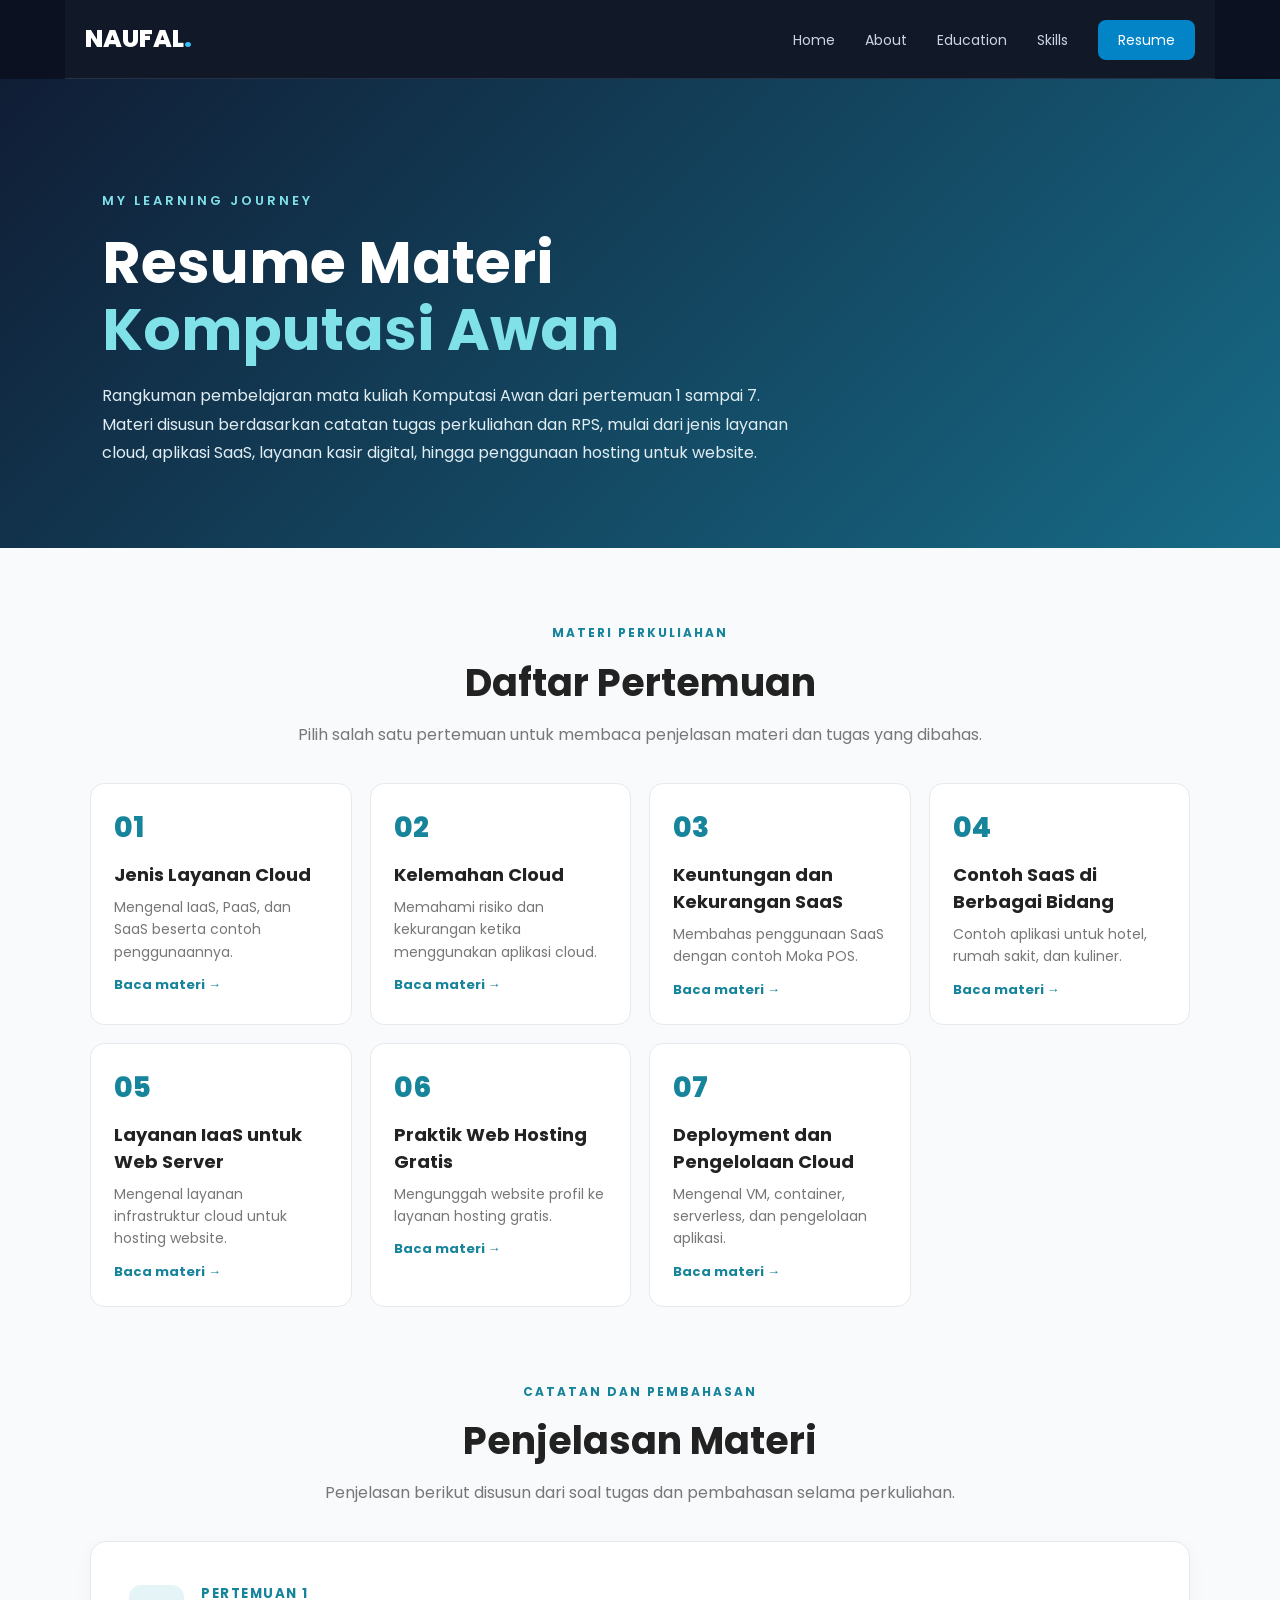
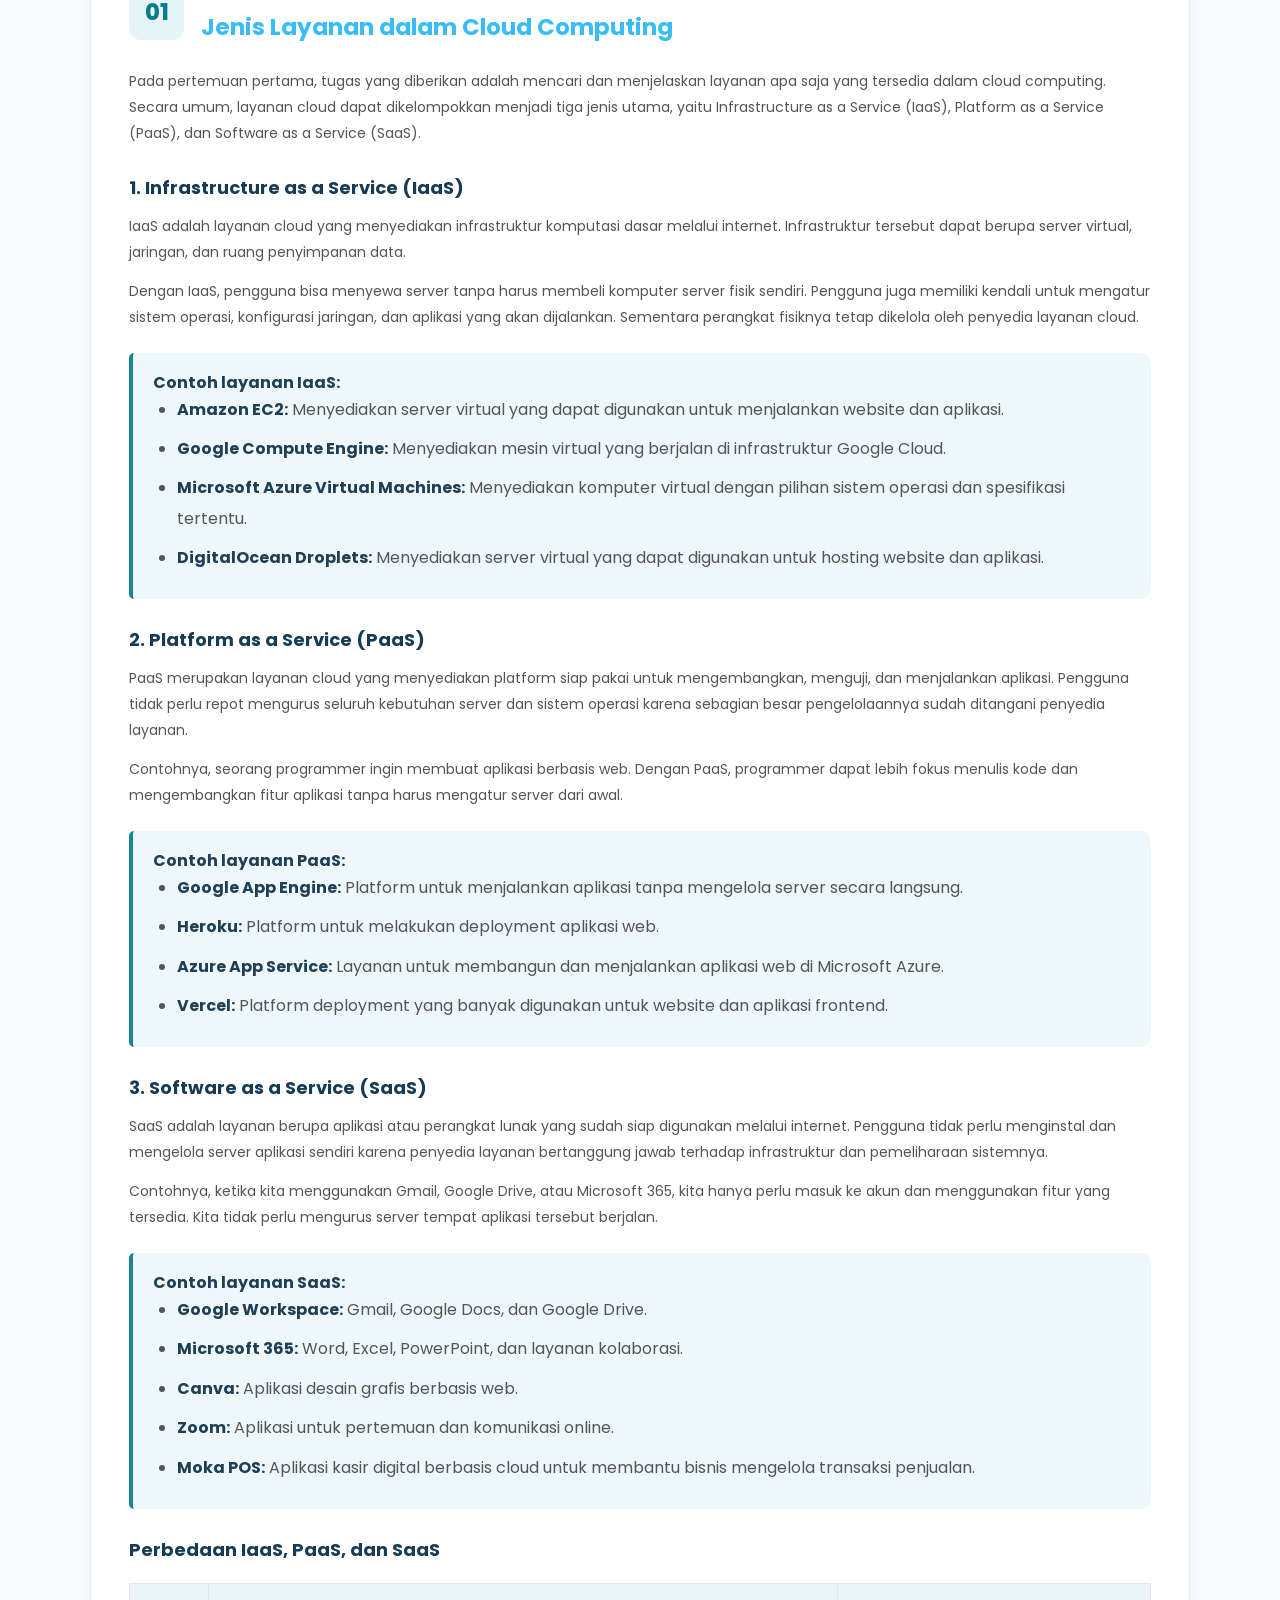
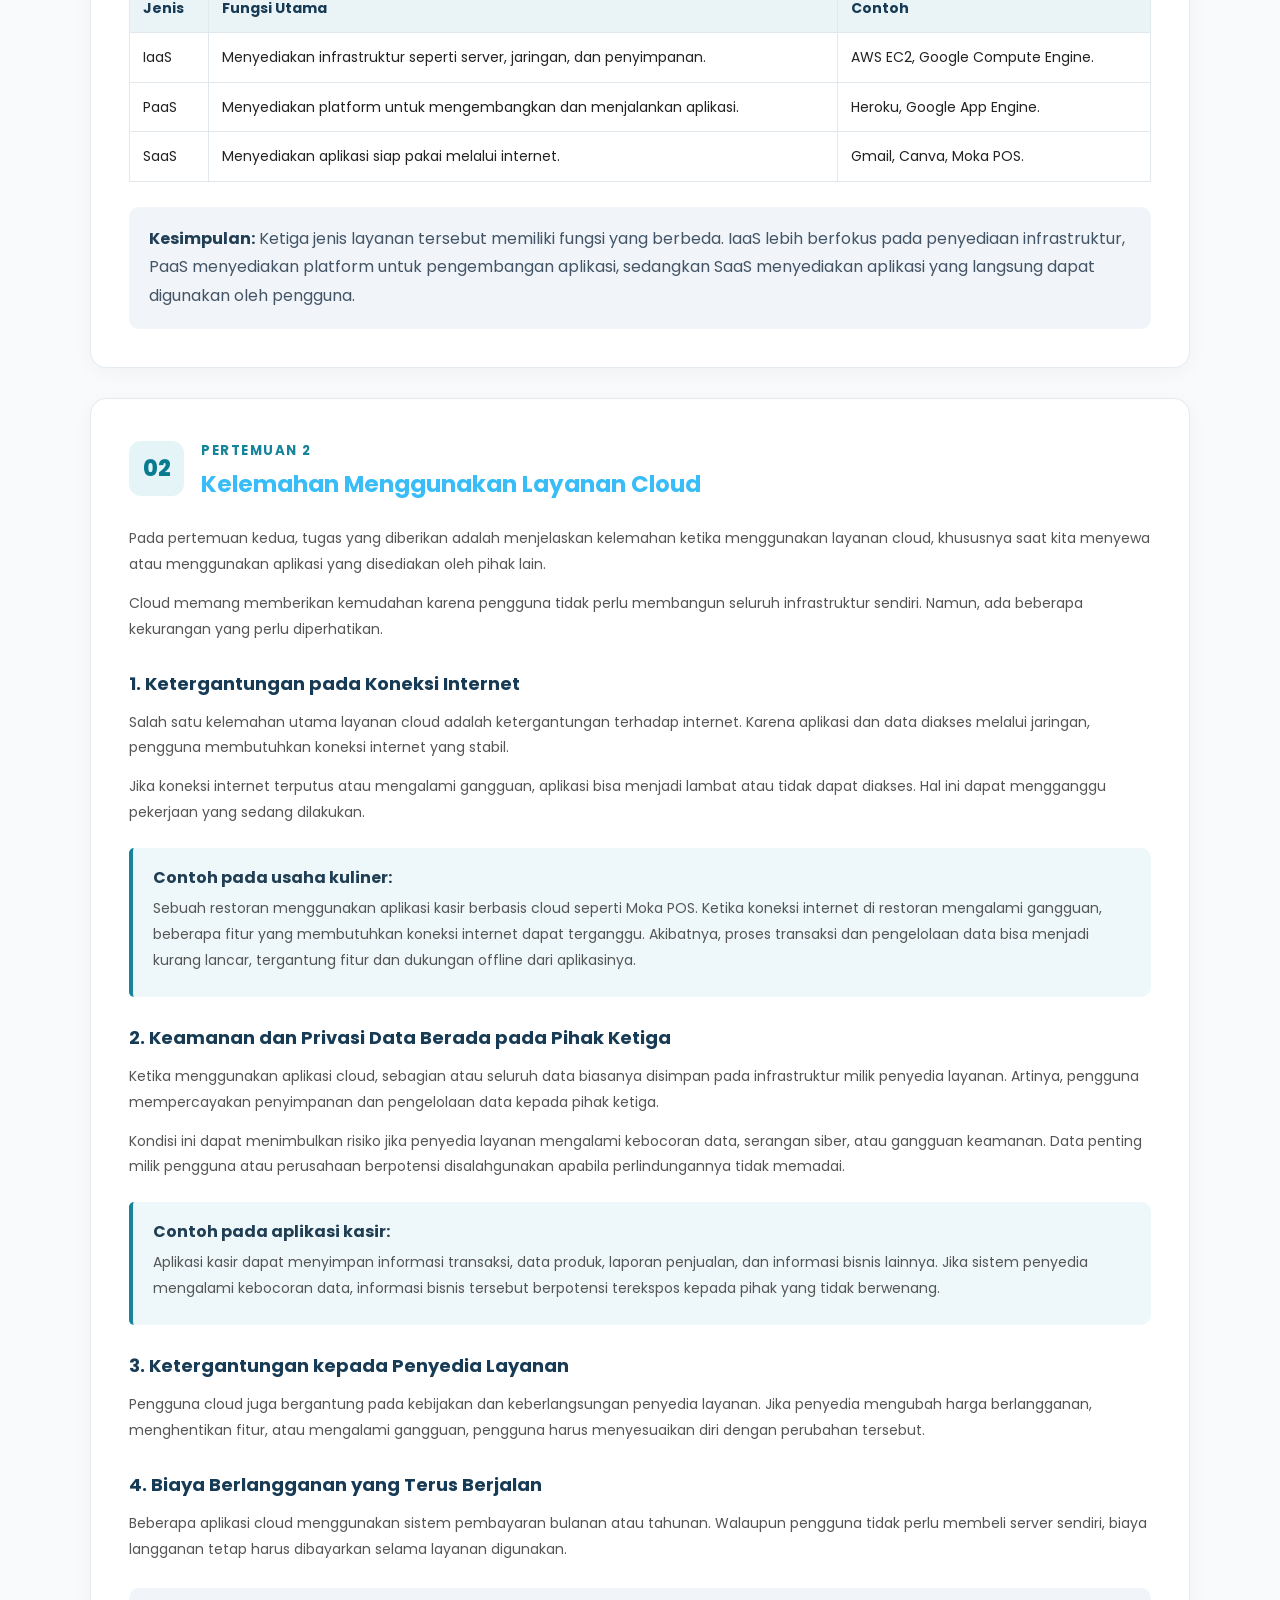
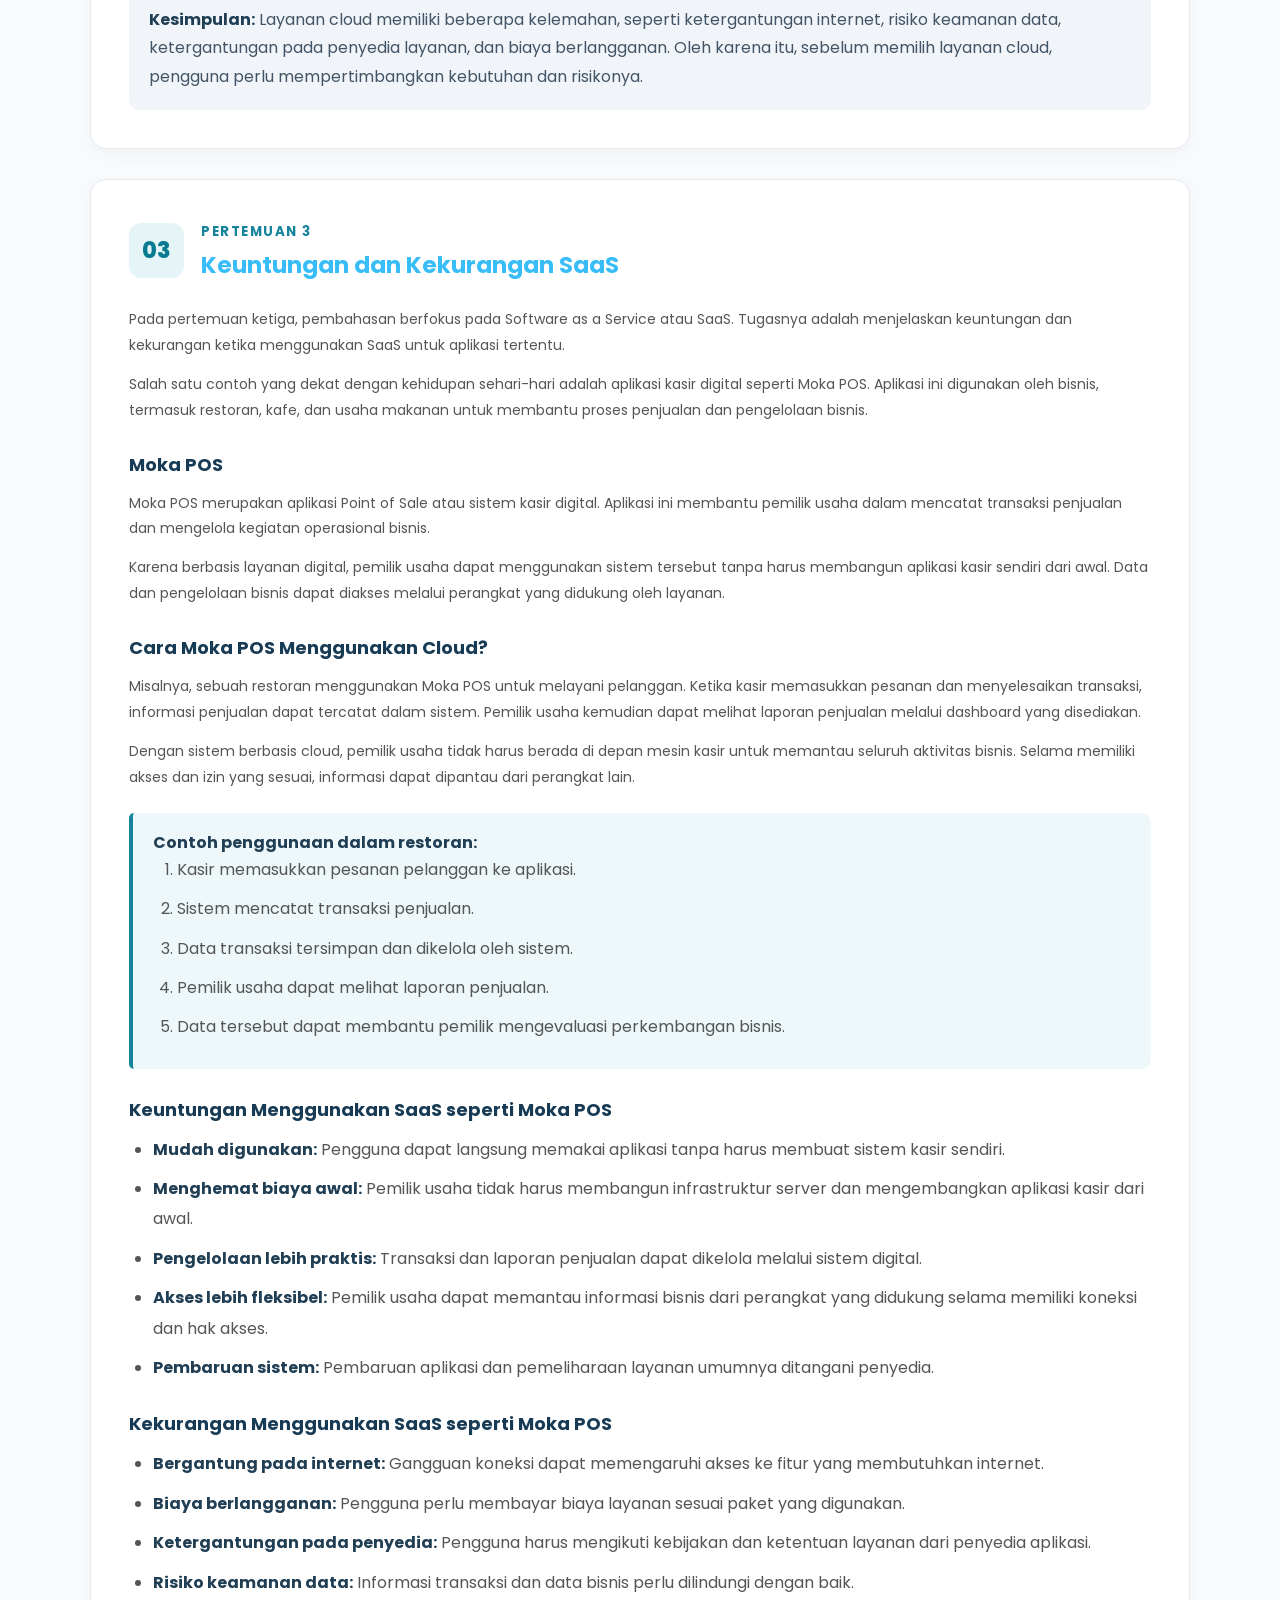
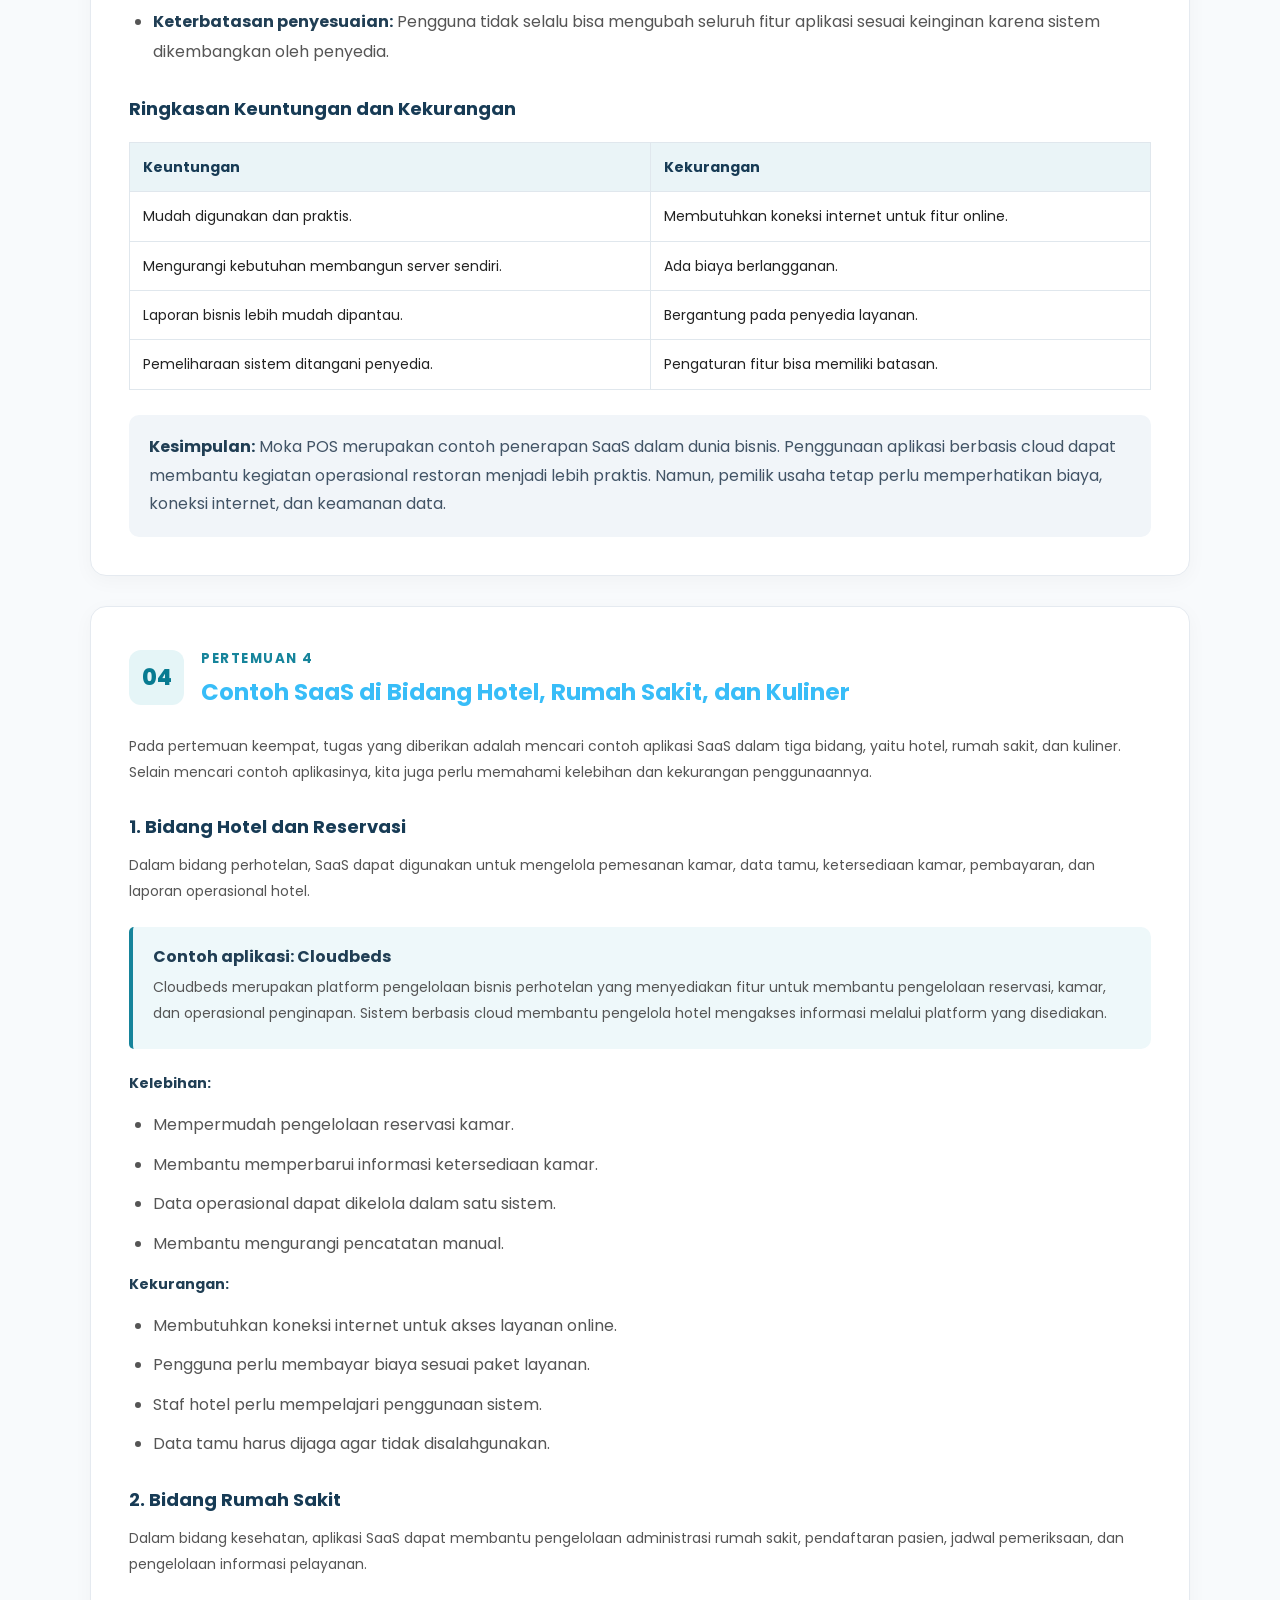
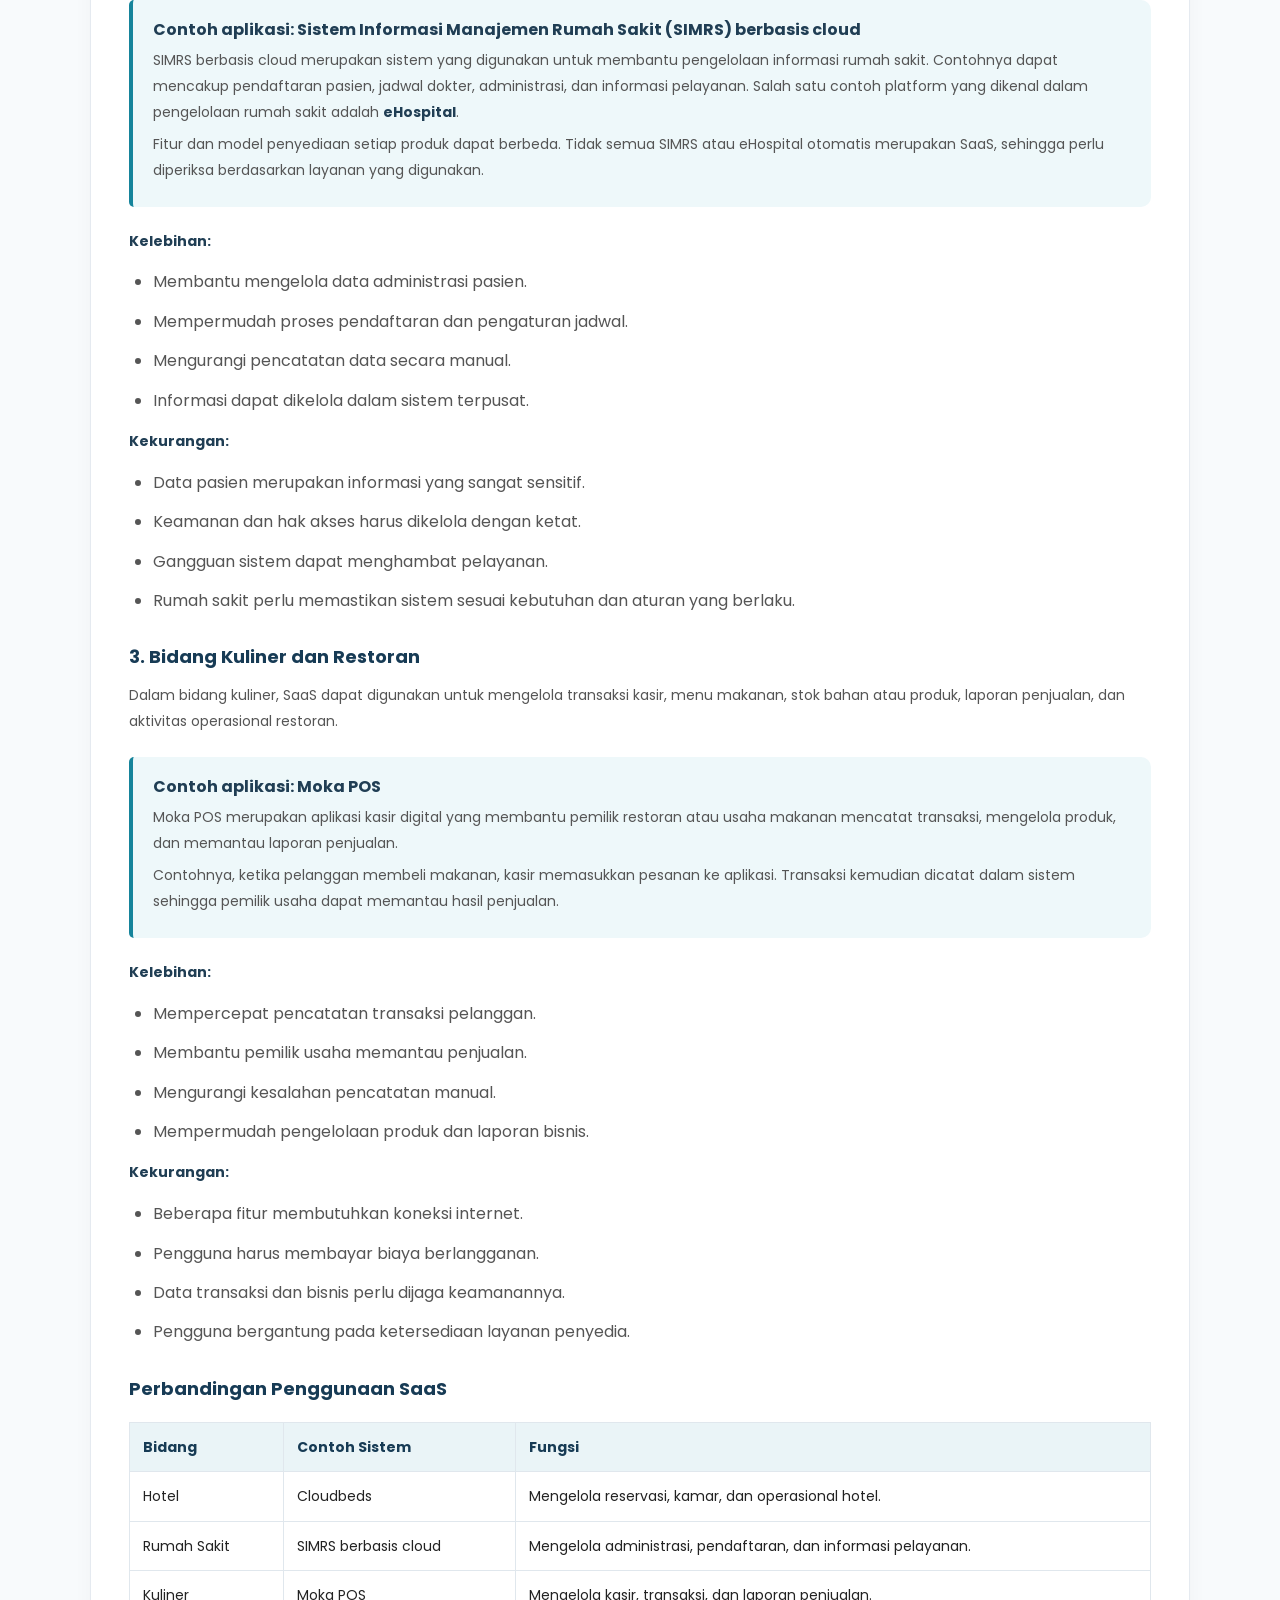
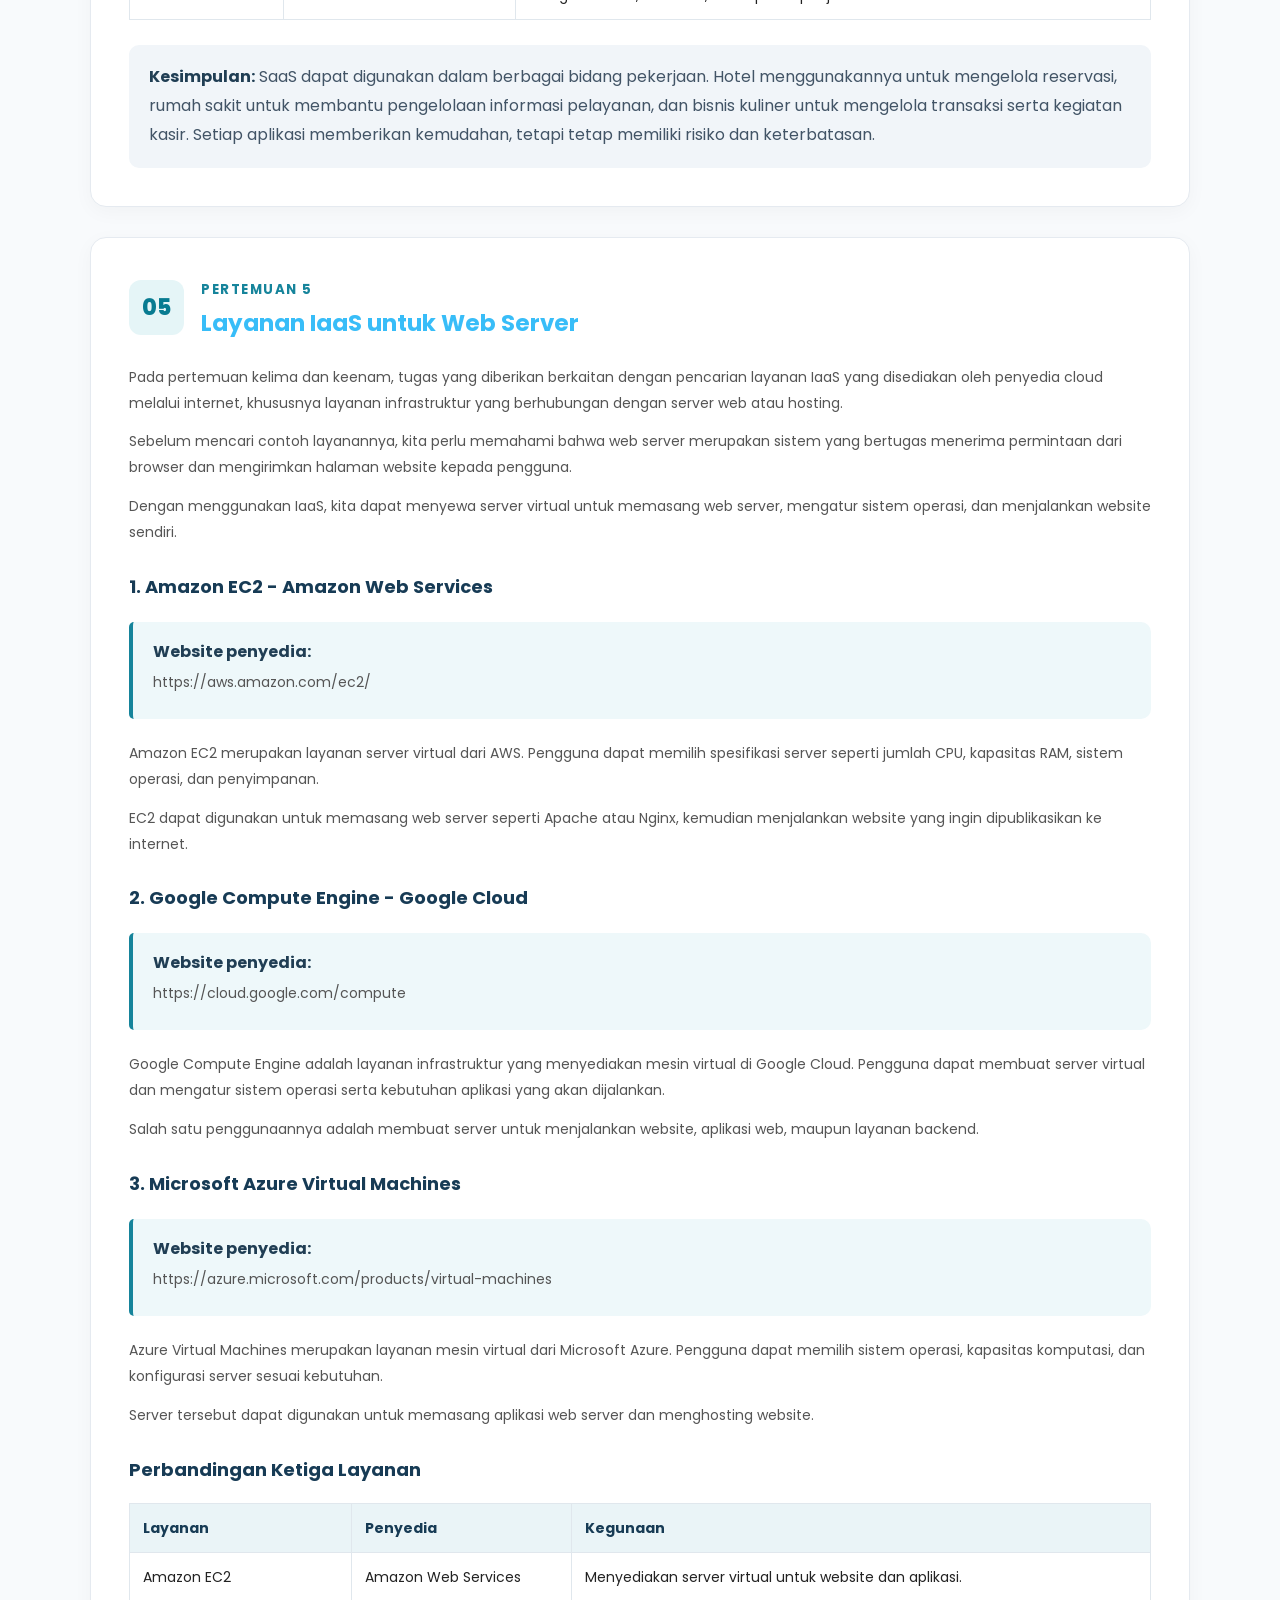
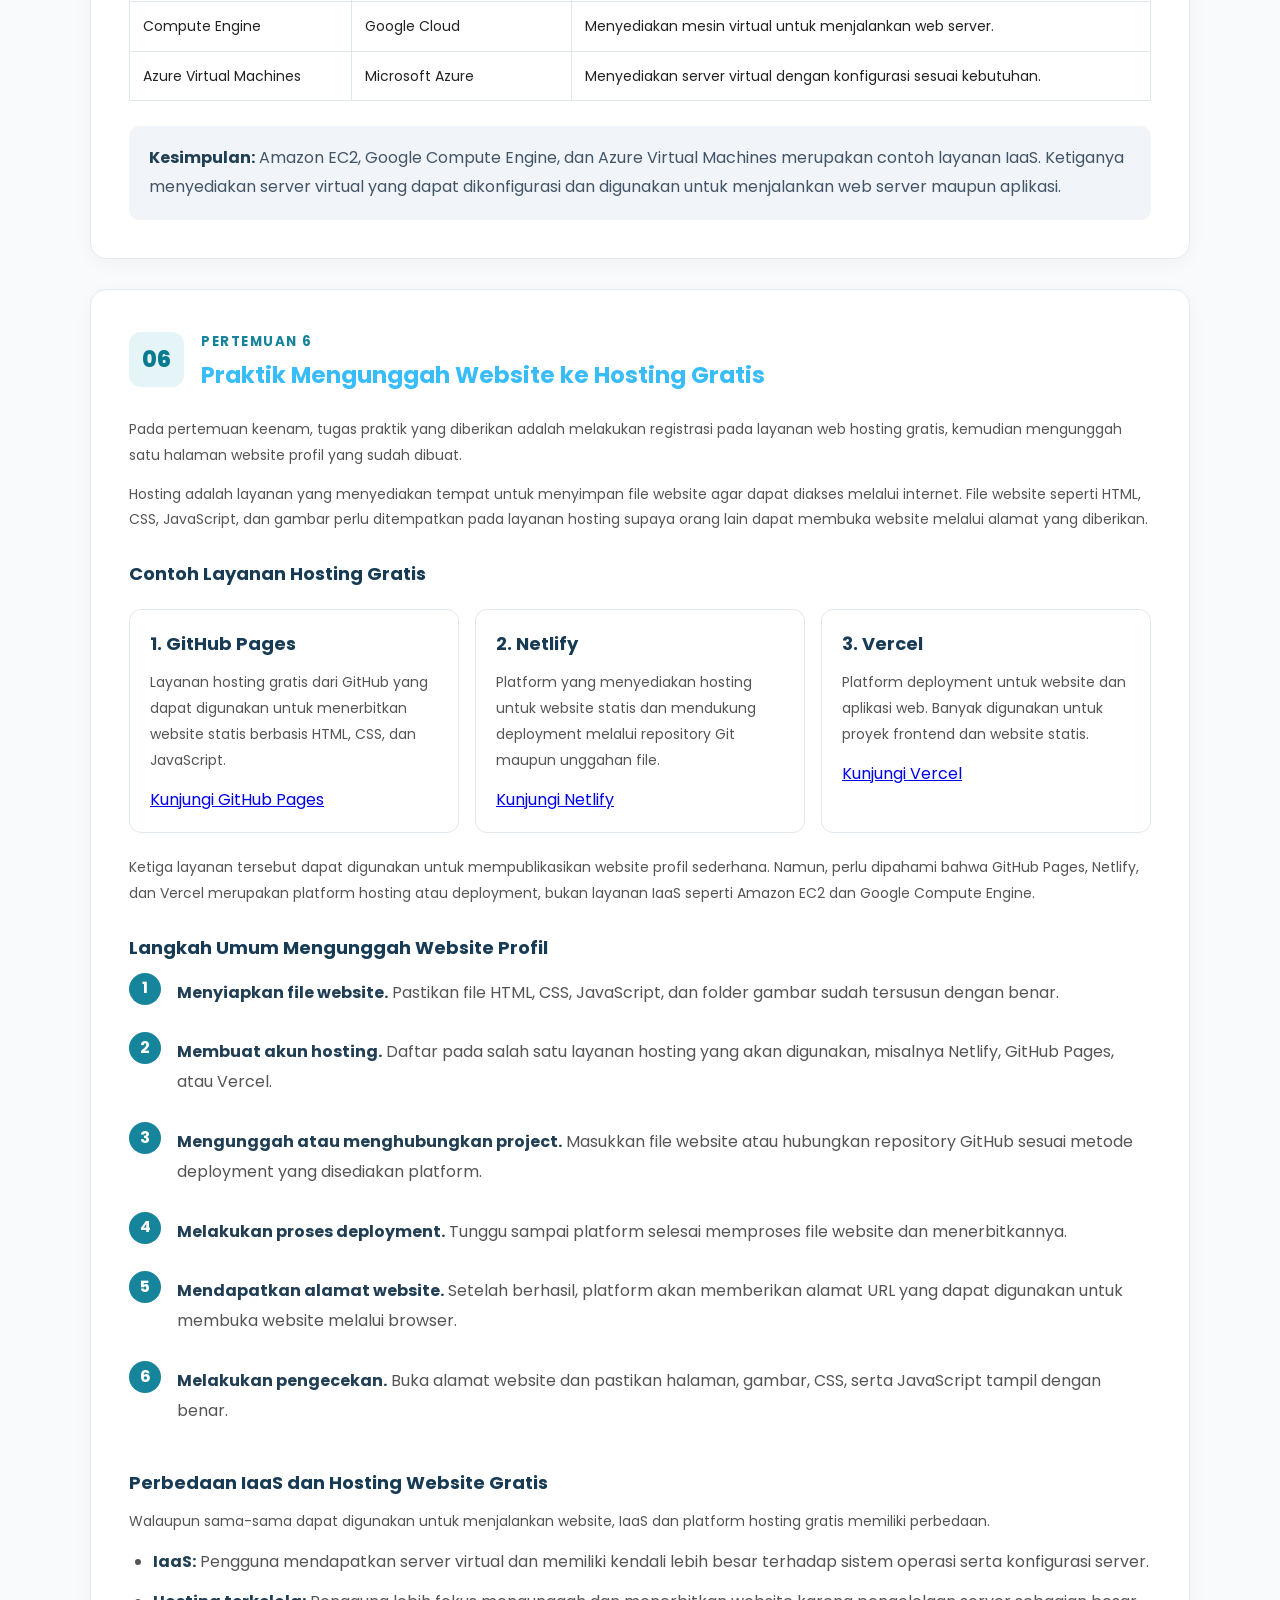
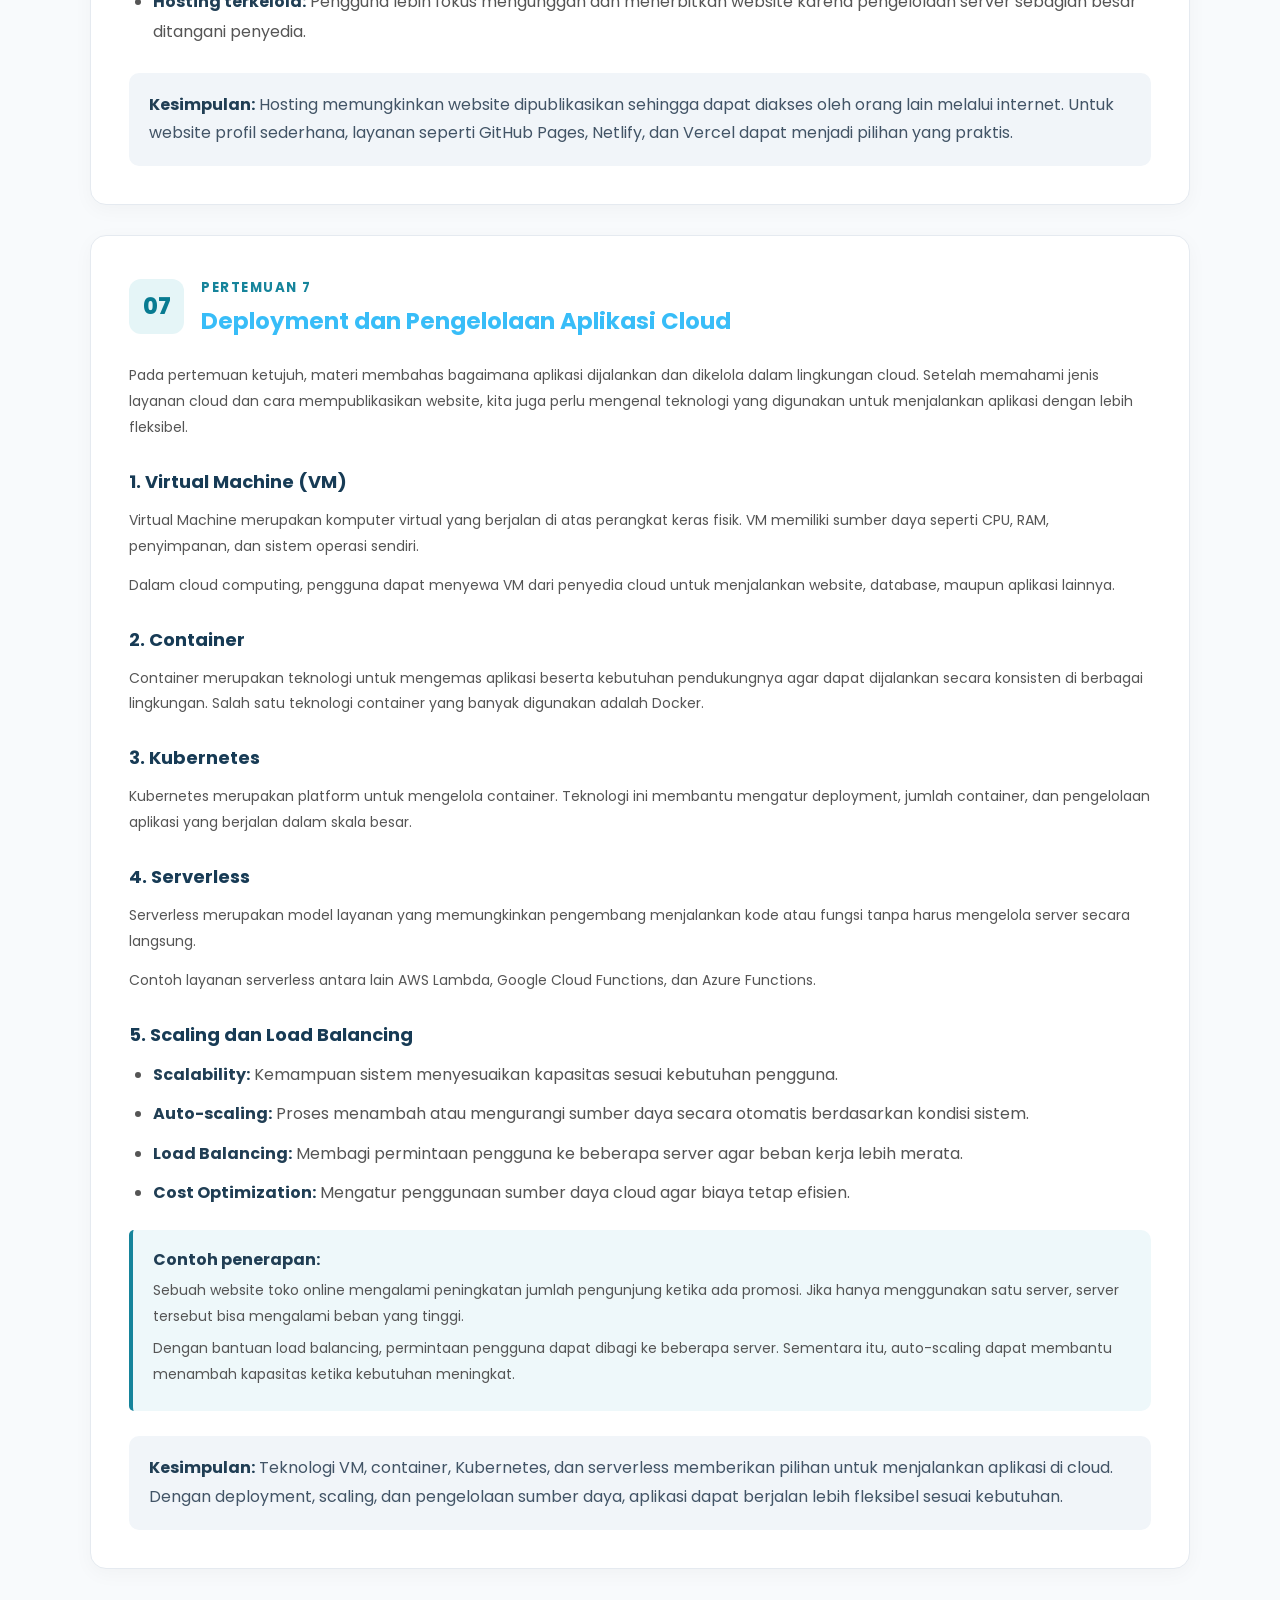
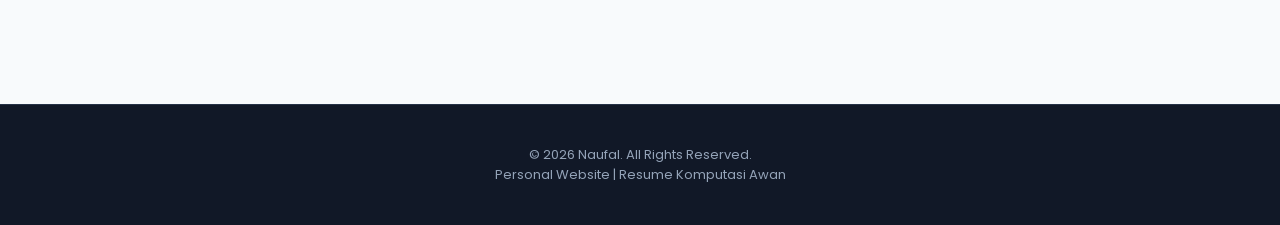
==== commit bb184ebf: "Commit" ====
--- a/resume.html
+++ b/resume.html
@@ -781,10 +781,10 @@
                     penjualan dan pengelolaan bisnis.
                 </p>
 
-                <h4>Mengenal Moka POS</h4>
-
-                <p>
-                    <strong>Moka POS</strong> merupakan aplikasi
+                <h4>Moka POS</h4>
+
+                <p>
+                    Moka POS merupakan aplikasi
                     Point of Sale atau sistem kasir digital.
                     Aplikasi ini membantu pemilik usaha dalam
                     mencatat transaksi penjualan dan mengelola
@@ -799,7 +799,7 @@
                     melalui perangkat yang didukung oleh layanan.
                 </p>
 
-                <h4>Bagaimana Moka POS Memanfaatkan Cloud?</h4>
+                <h4>Cara Moka POS Menggunakan Cloud?</h4>
 
                 <p>
                     Misalnya, sebuah restoran menggunakan Moka POS
@@ -1566,58 +1566,6 @@
             </article>
 
         </section>
-
-
-        <!-- KESIMPULAN AKHIR -->
-        <section class="cloud-section">
-
-            <div class="final-conclusion">
-                <h3>Kesimpulan Pembelajaran Komputasi Awan</h3>
-
-                <p>
-                    Dari pertemuan pertama sampai pertemuan ketujuh,
-                    dapat dipahami bahwa cloud computing merupakan
-                    teknologi yang menyediakan berbagai layanan
-                    komputasi melalui internet. Layanan tersebut
-                    tidak hanya digunakan untuk menyimpan data,
-                    tetapi juga dapat dimanfaatkan untuk menjalankan
-                    server, aplikasi, dan sistem bisnis.
-                </p>
-
-                <p>
-                    Salah satu penerapan yang mudah ditemukan
-                    dalam kehidupan sehari-hari adalah SaaS,
-                    seperti aplikasi kasir digital Moka POS.
-                    Dengan aplikasi tersebut, usaha kuliner
-                    dapat mengelola transaksi dan memantau
-                    penjualan secara lebih praktis.
-                </p>
-
-                <p>
-                    Selain itu, cloud juga dapat digunakan
-                    untuk menghosting website melalui layanan
-                    infrastruktur seperti Amazon EC2, Google
-                    Compute Engine, maupun Azure Virtual Machines.
-                    Untuk website sederhana, platform hosting
-                    seperti GitHub Pages, Netlify, dan Vercel
-                    juga dapat dimanfaatkan.
-                </p>
-
-                <p>
-                    Melalui materi ini, kita dapat memahami
-                    bahwa cloud computing memiliki peran
-                    penting dalam mendukung kegiatan bisnis,
-                    pengembangan aplikasi, dan kebutuhan
-                    teknologi informasi saat ini.
-                </p>
-            </div>
-
-            <a href="#daftar-materi" class="back-top">
-                ↑ Kembali ke daftar pertemuan
-            </a>
-
-        </section>
-
     </main>
 
 
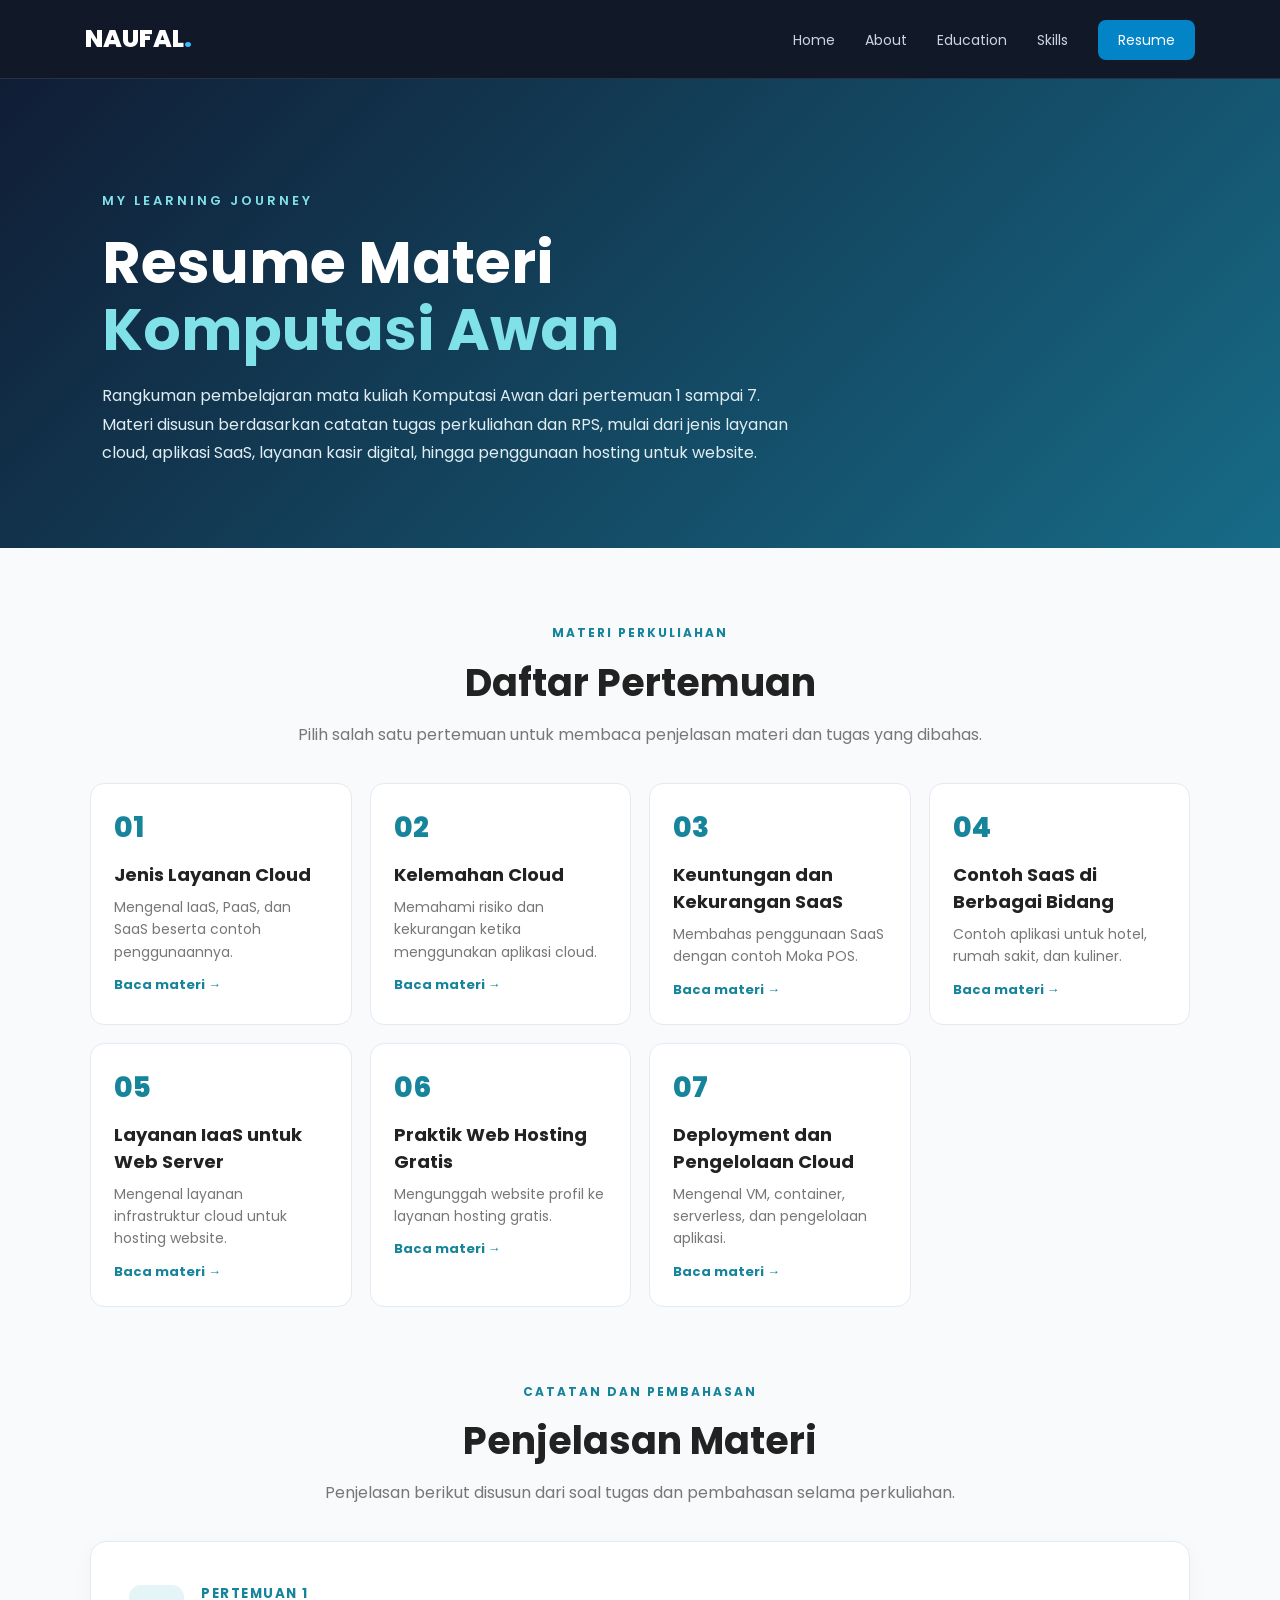
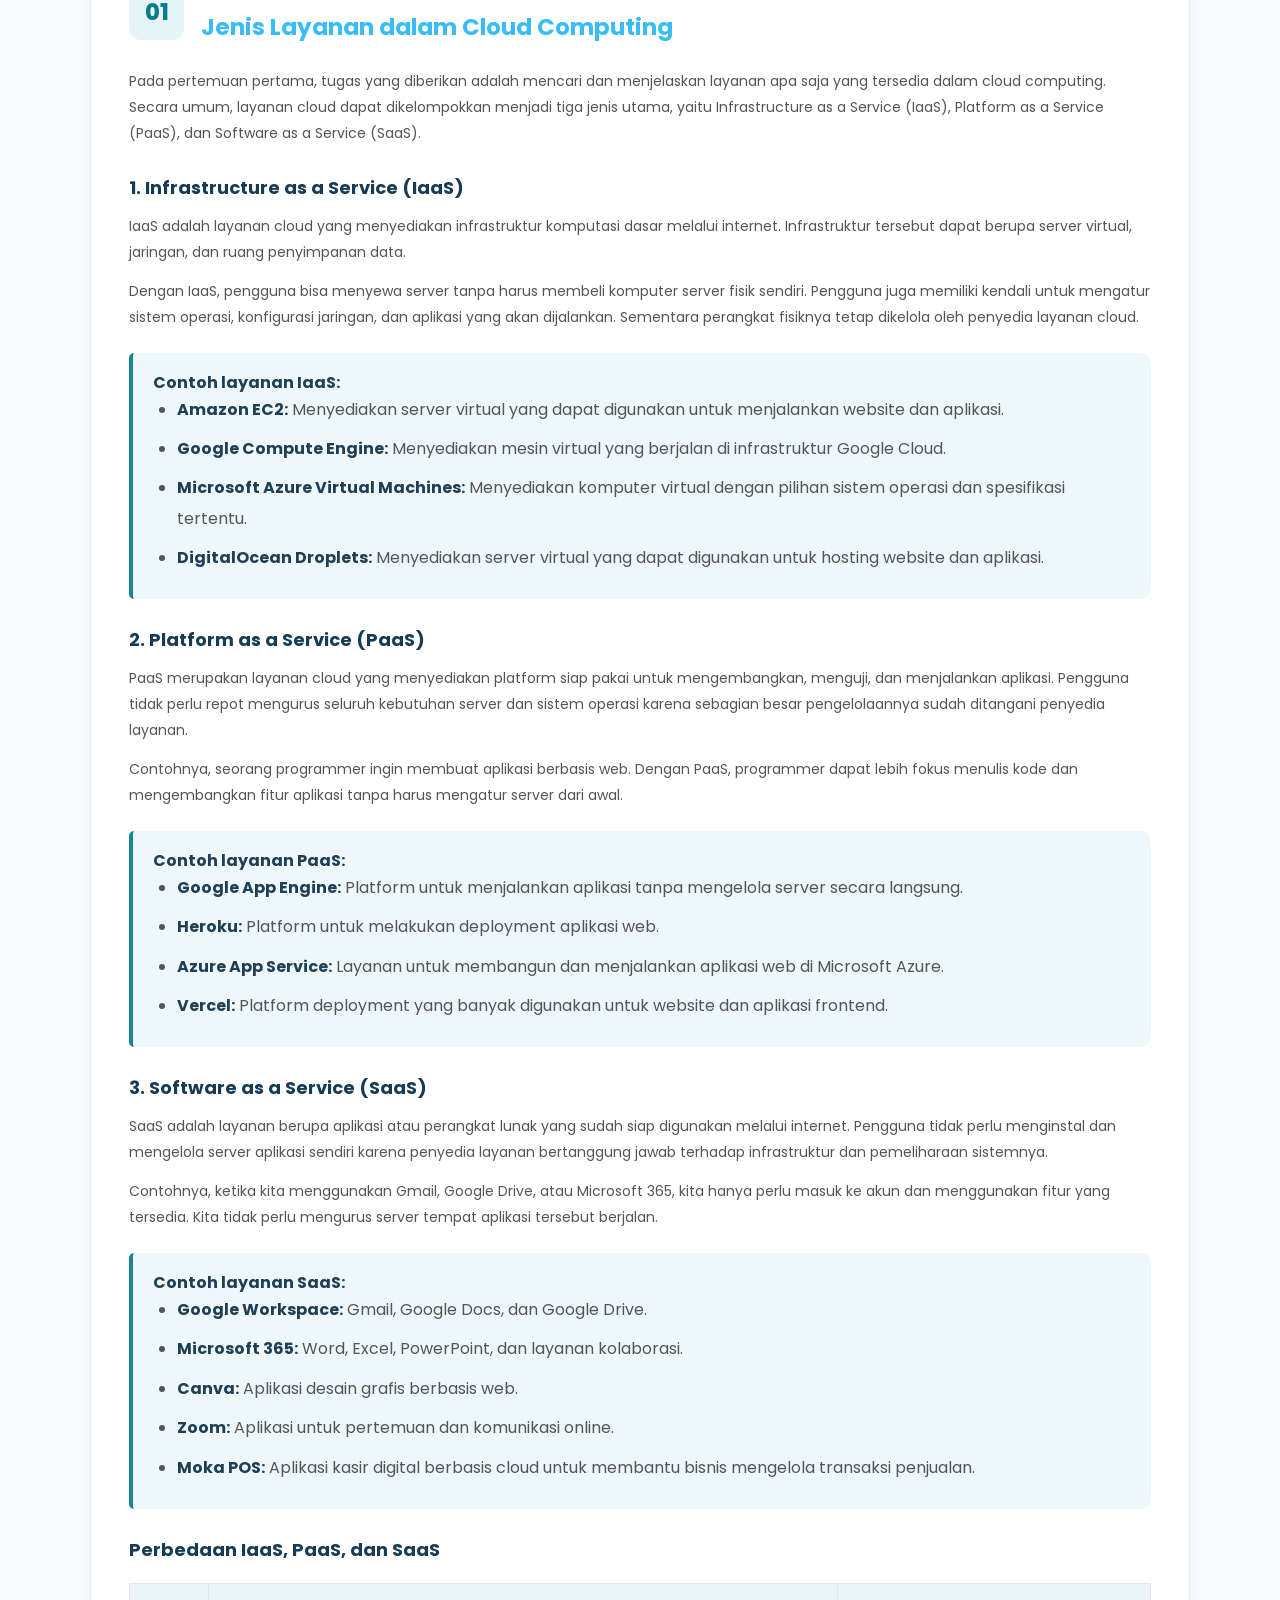
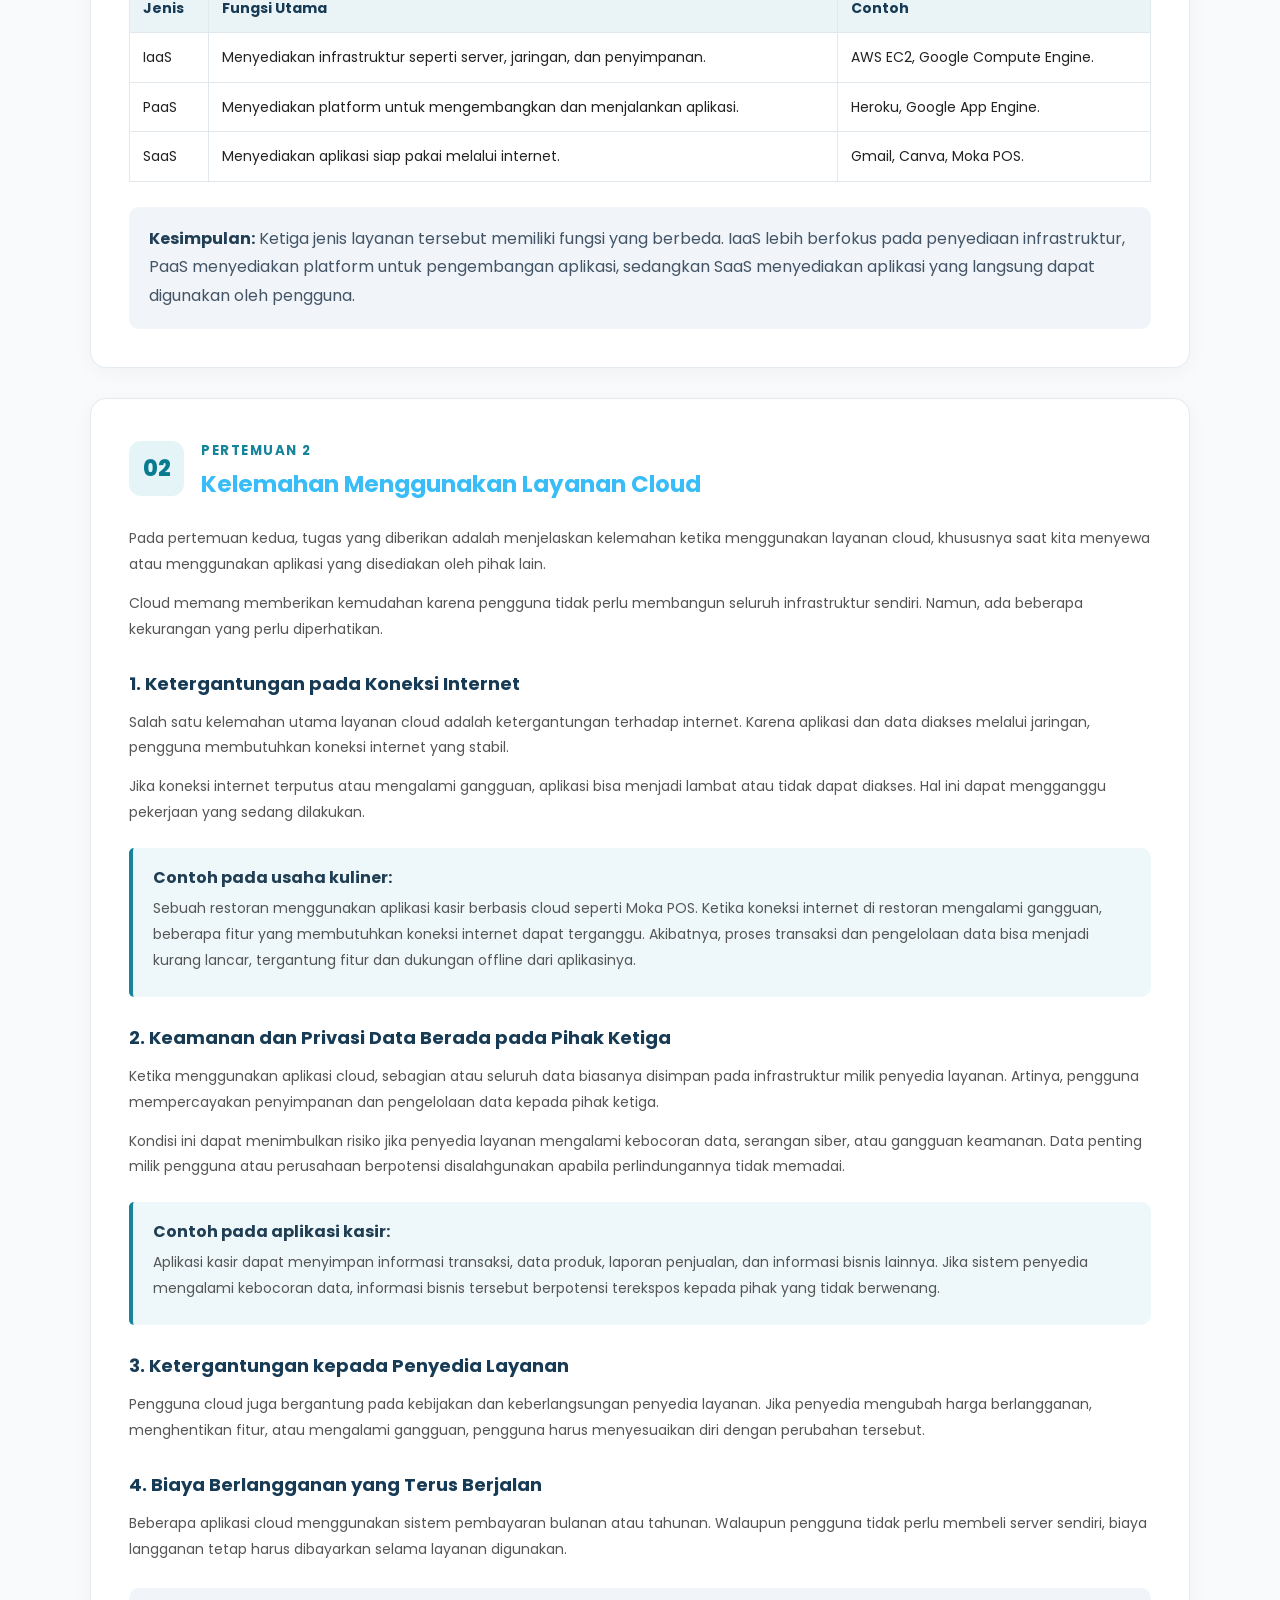
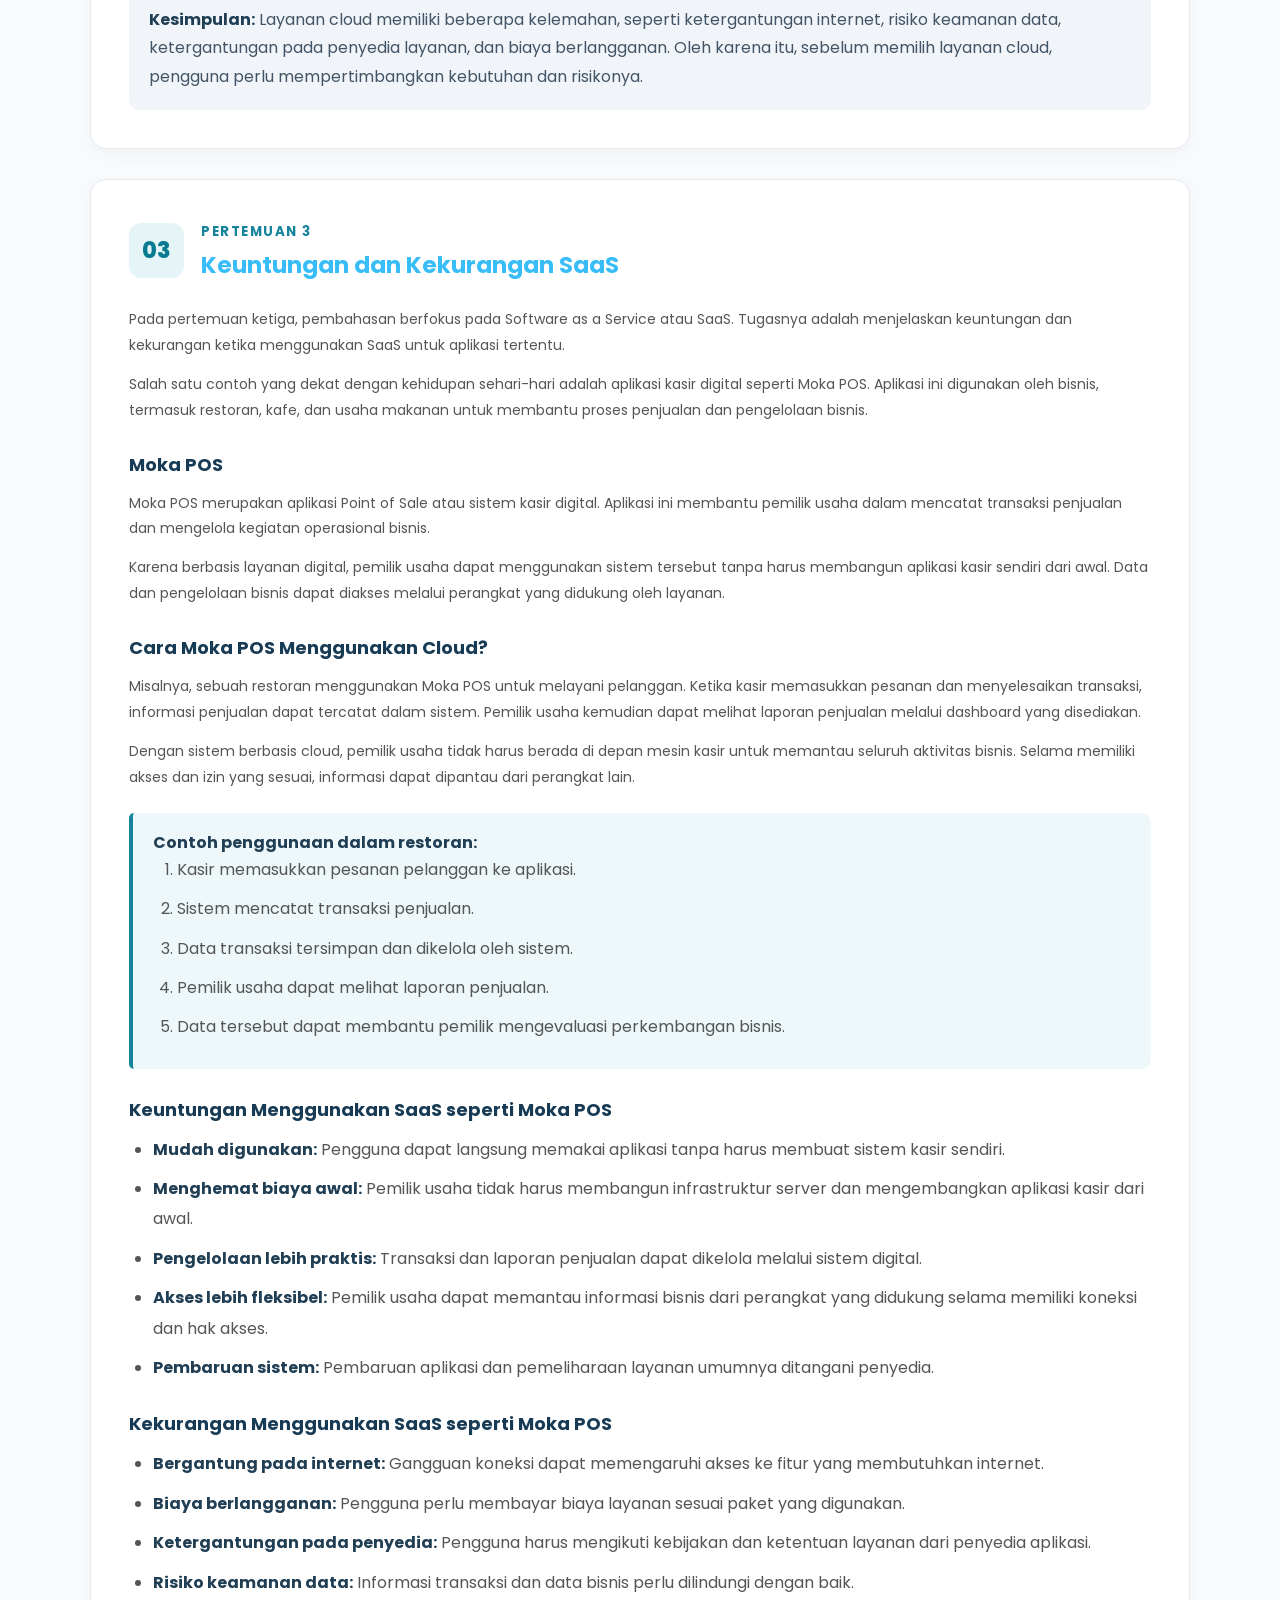
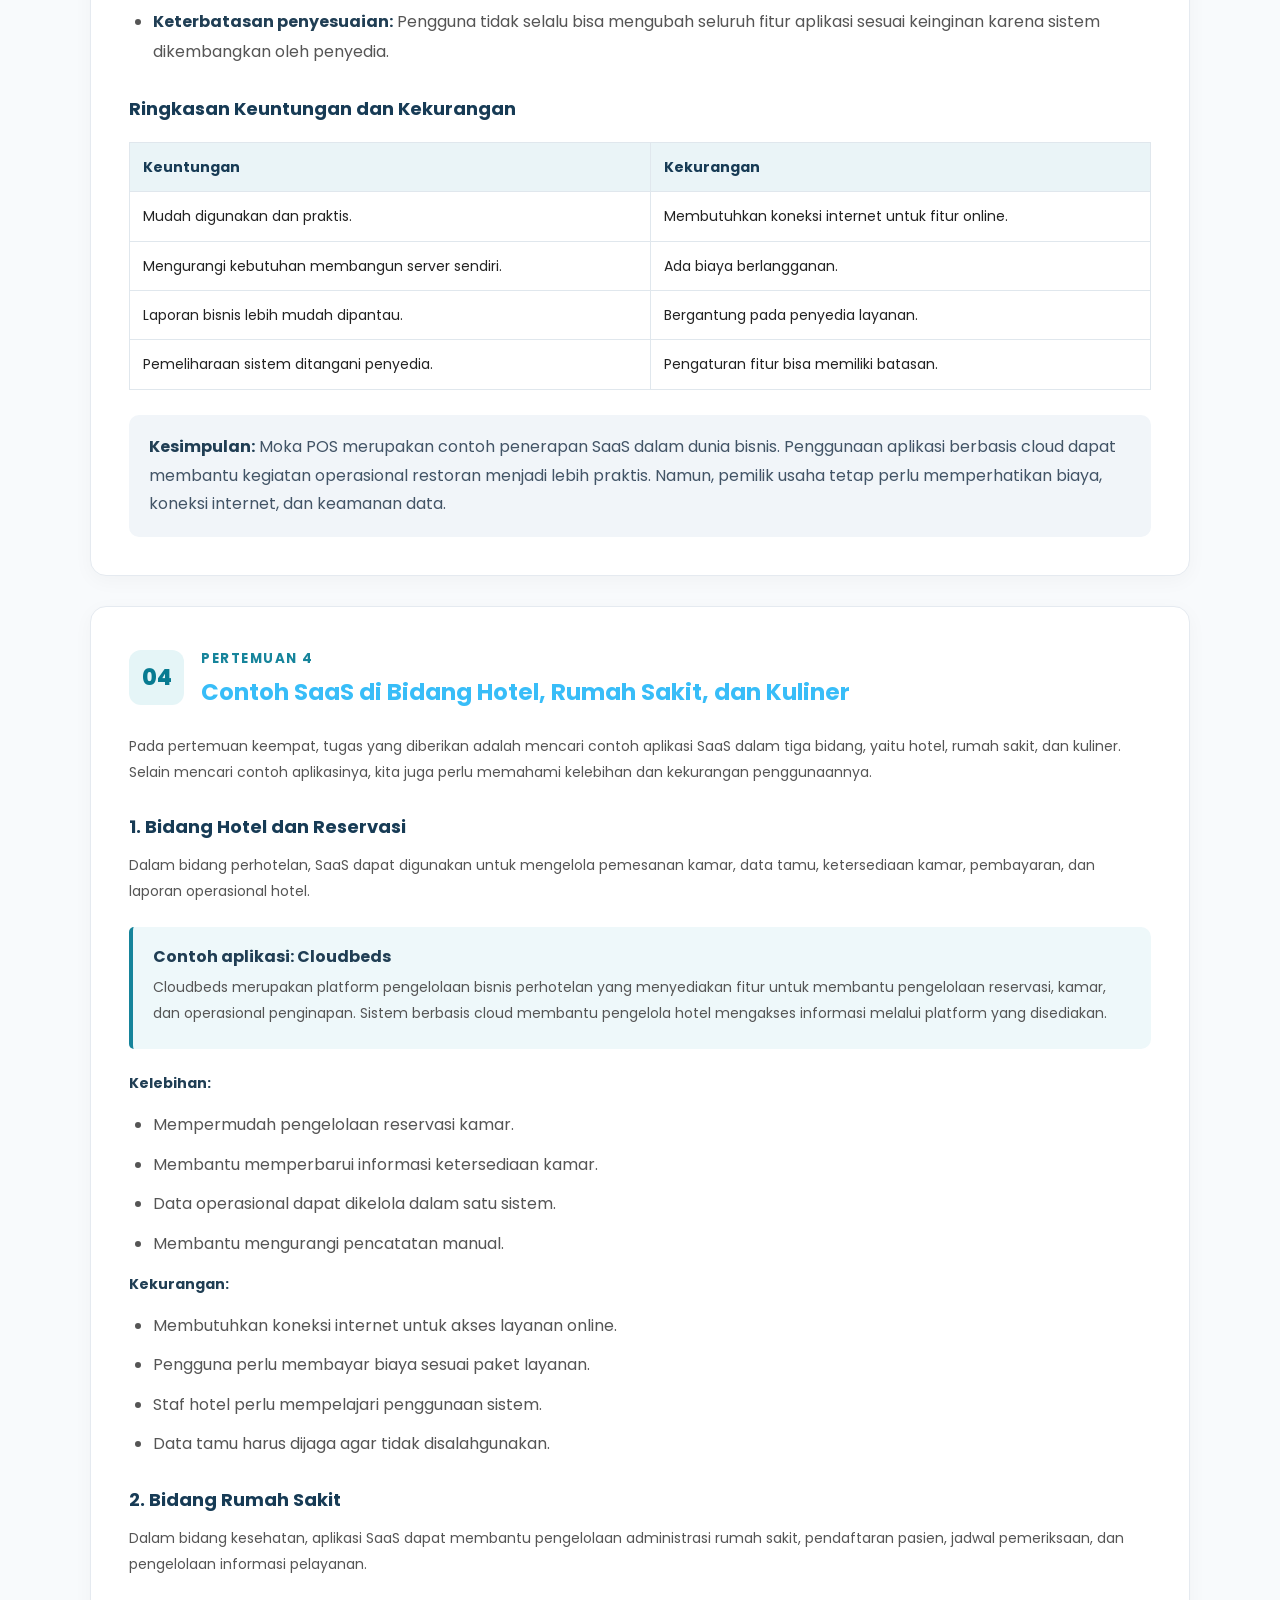
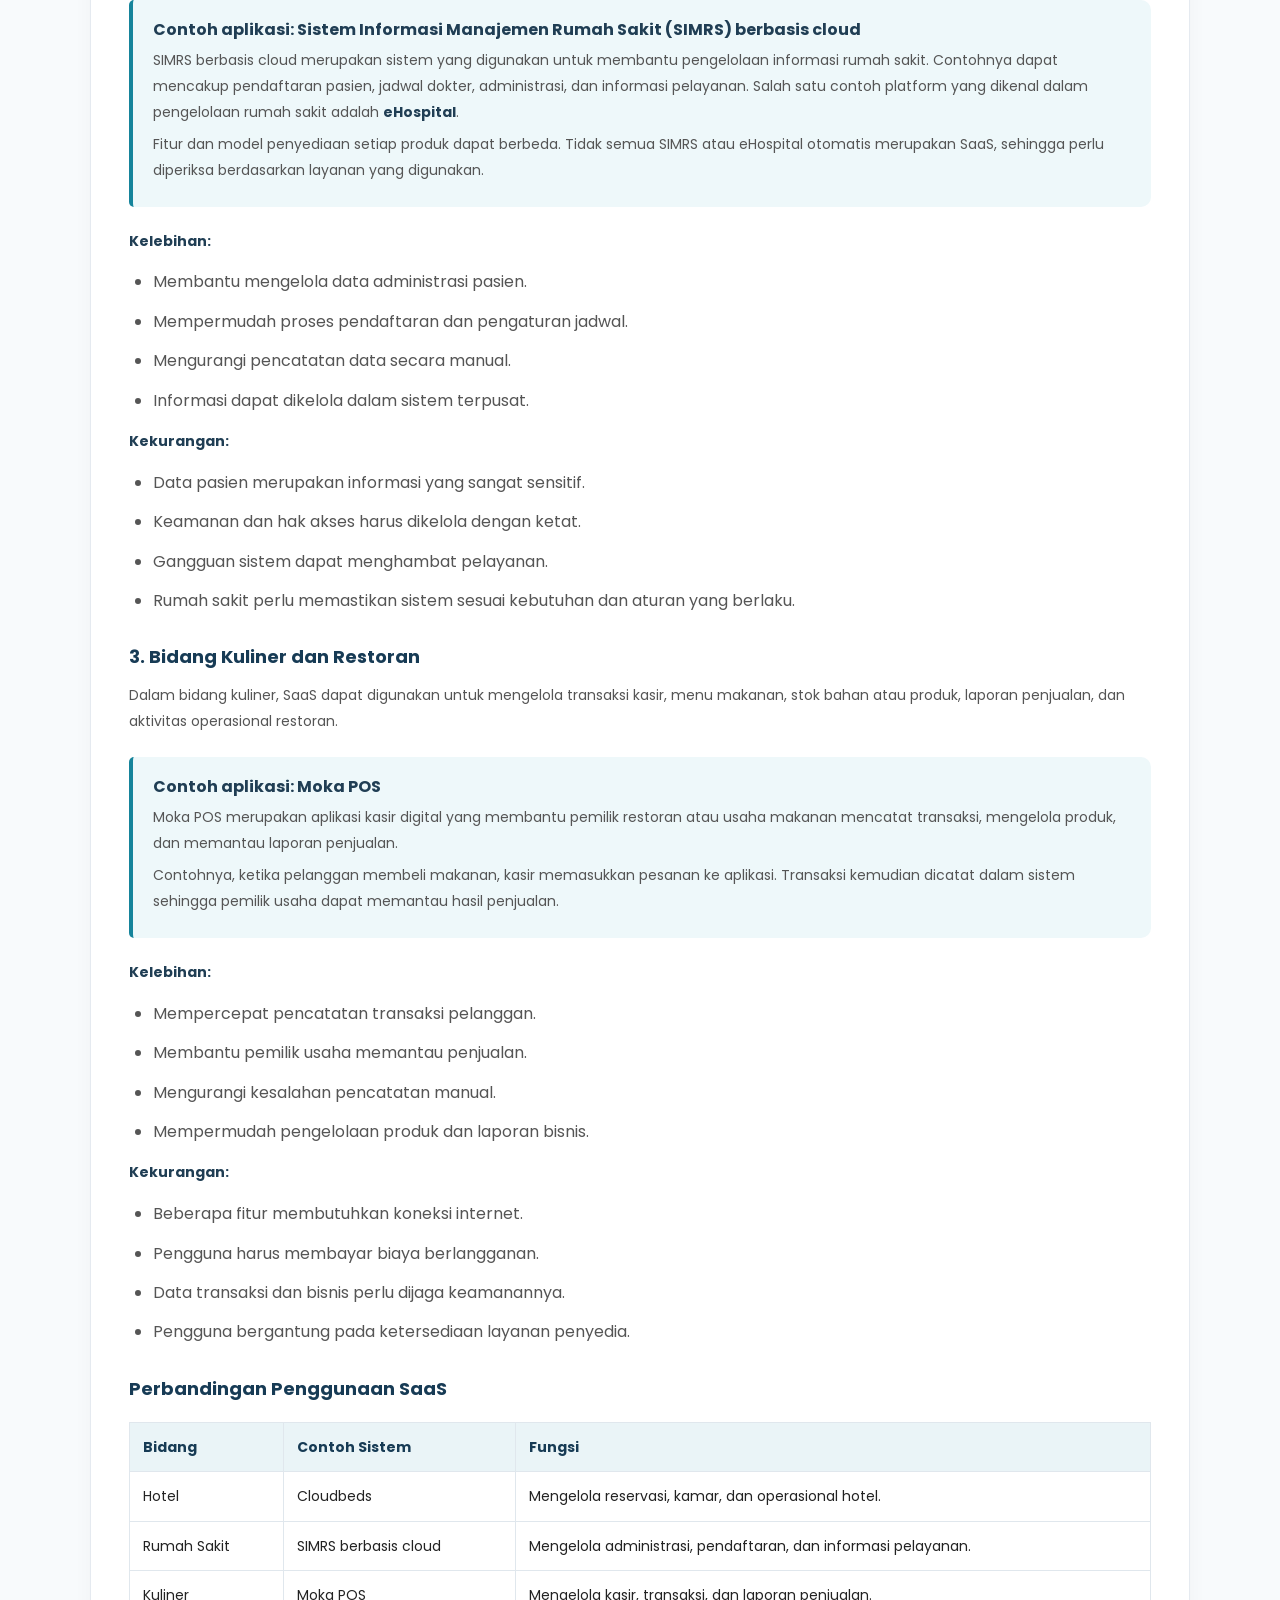
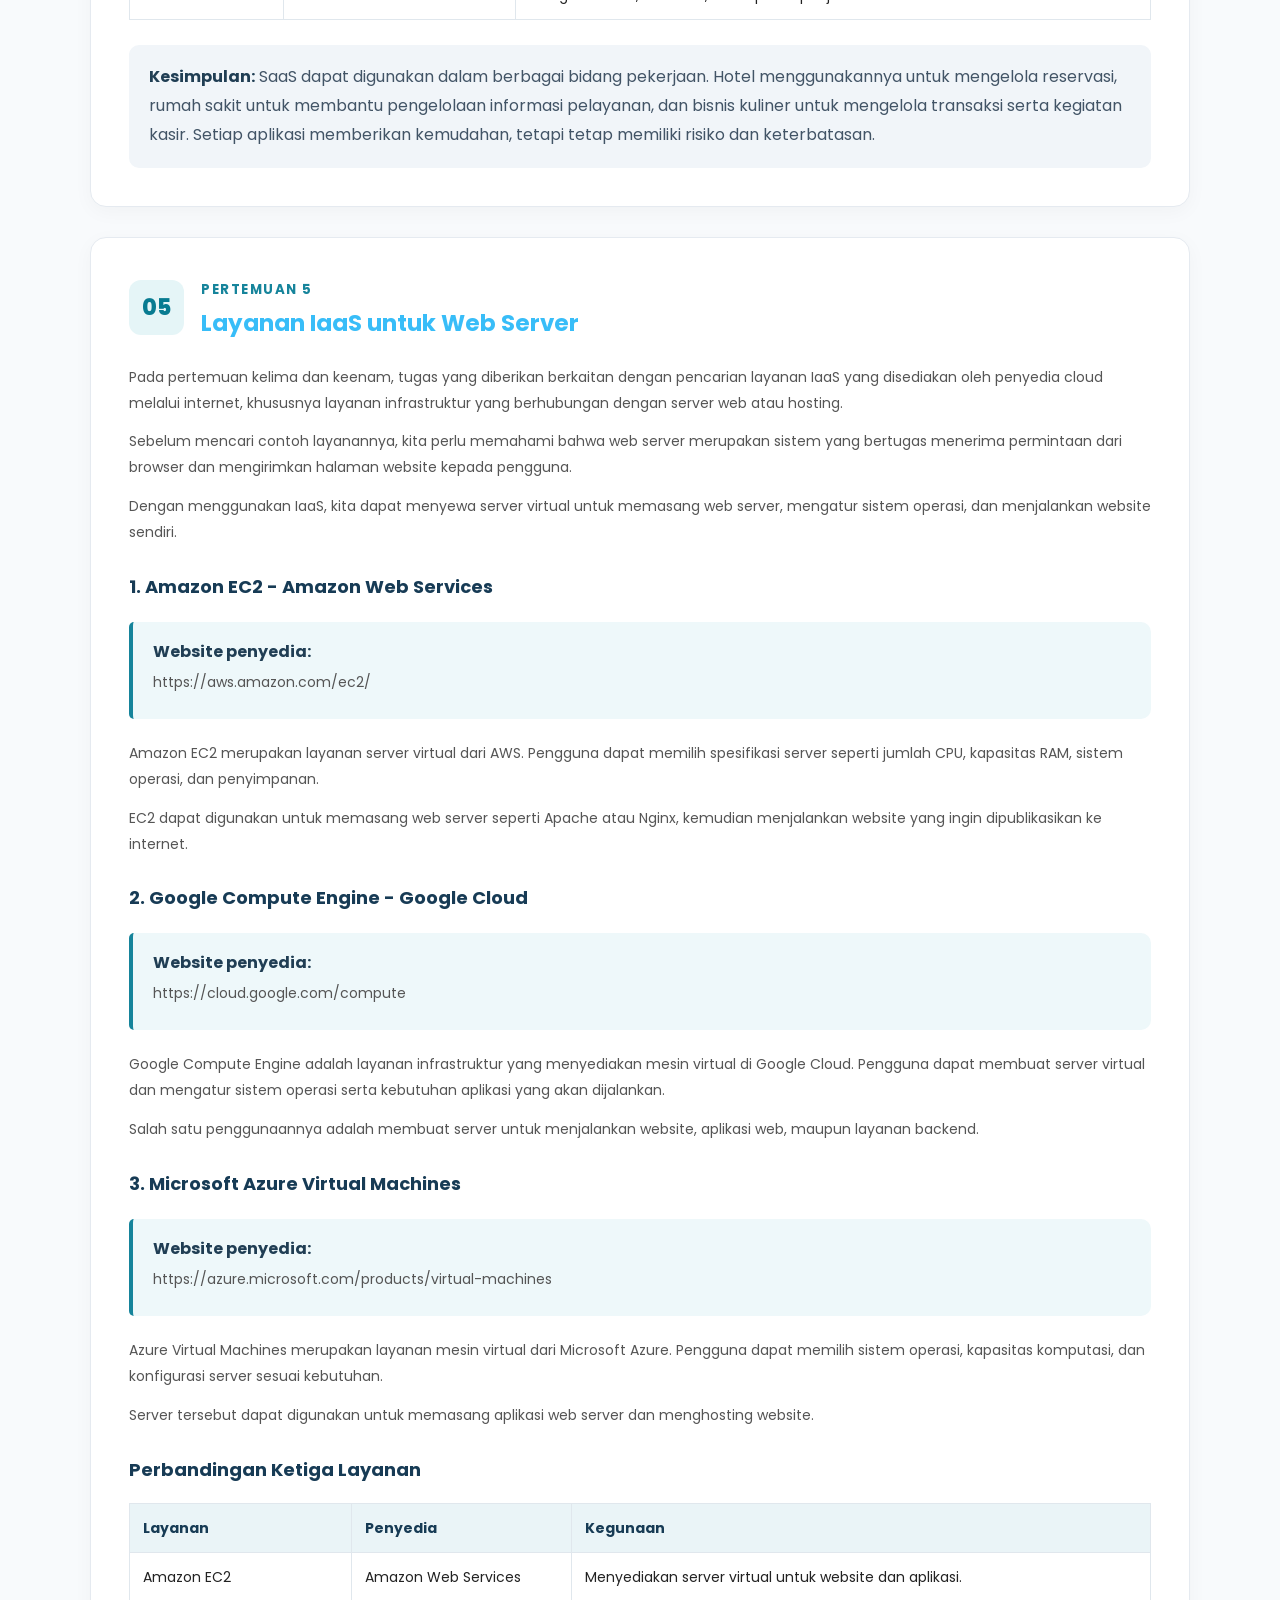
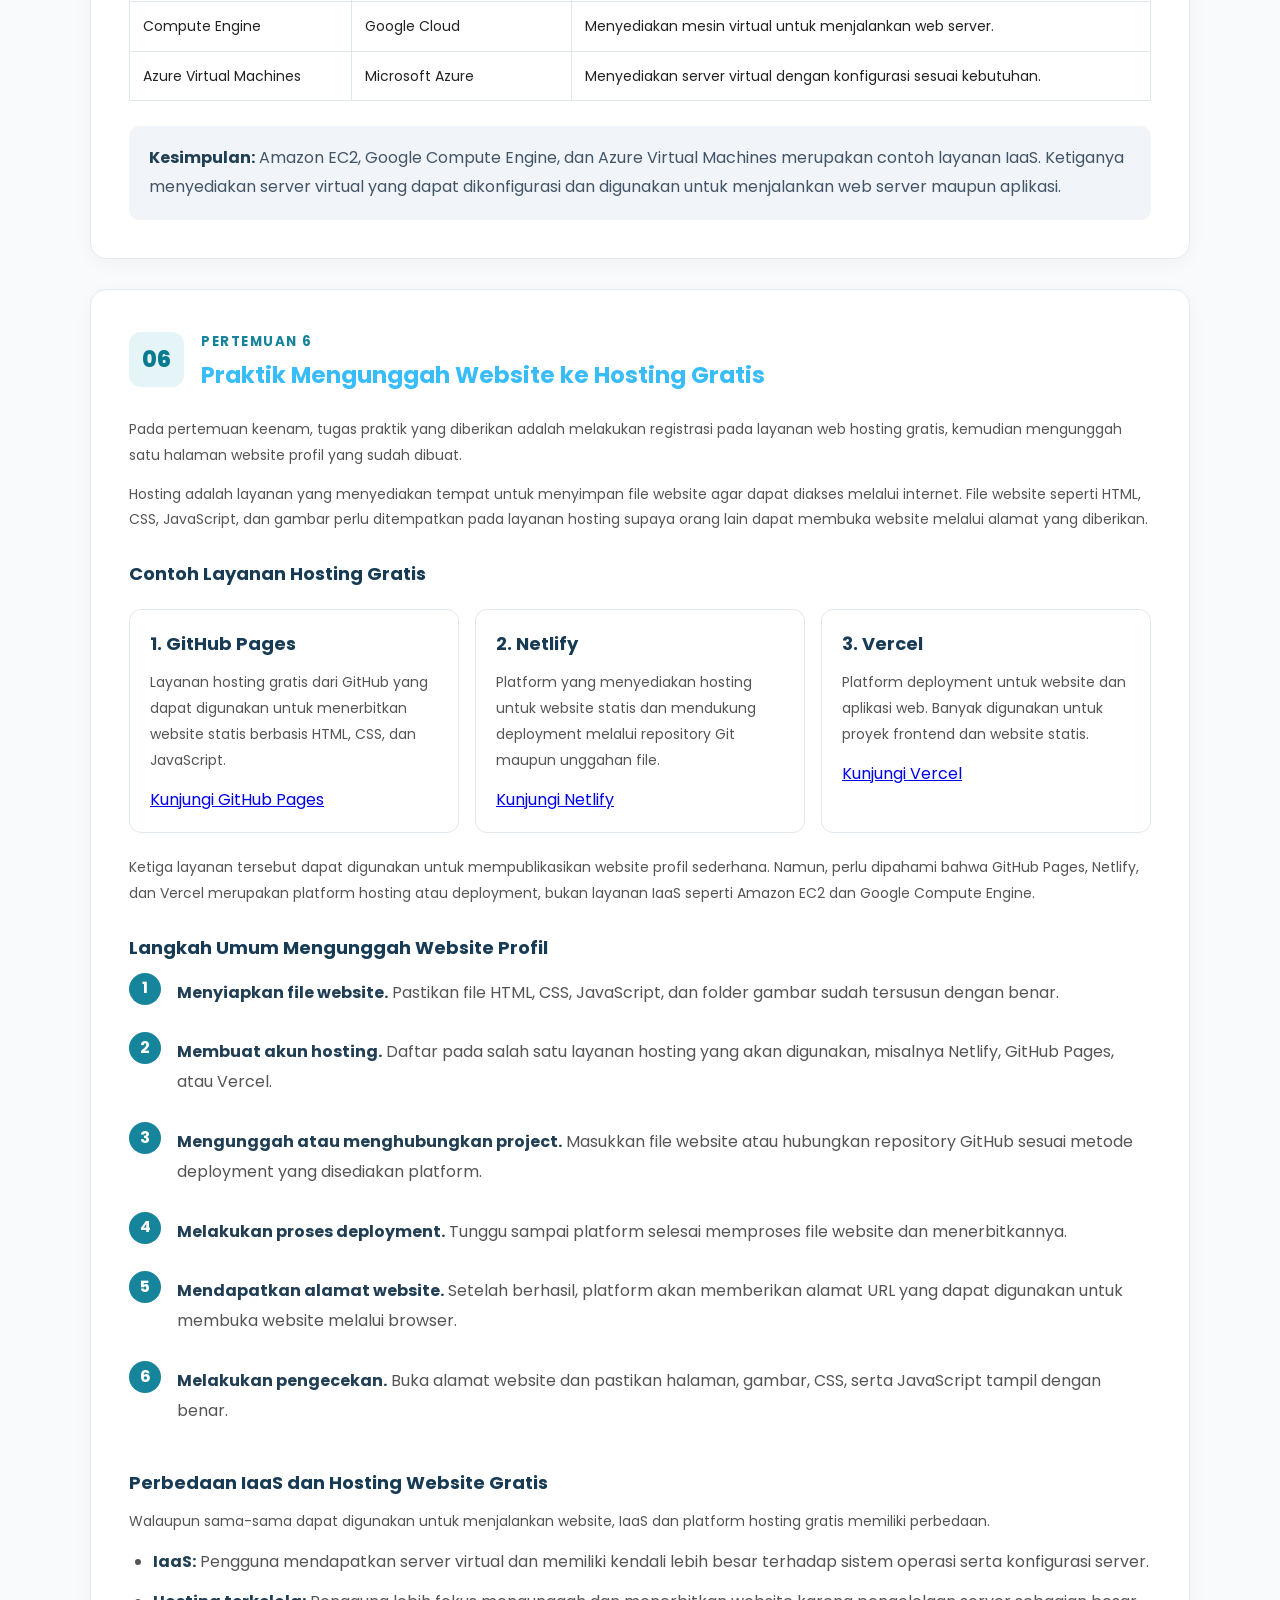
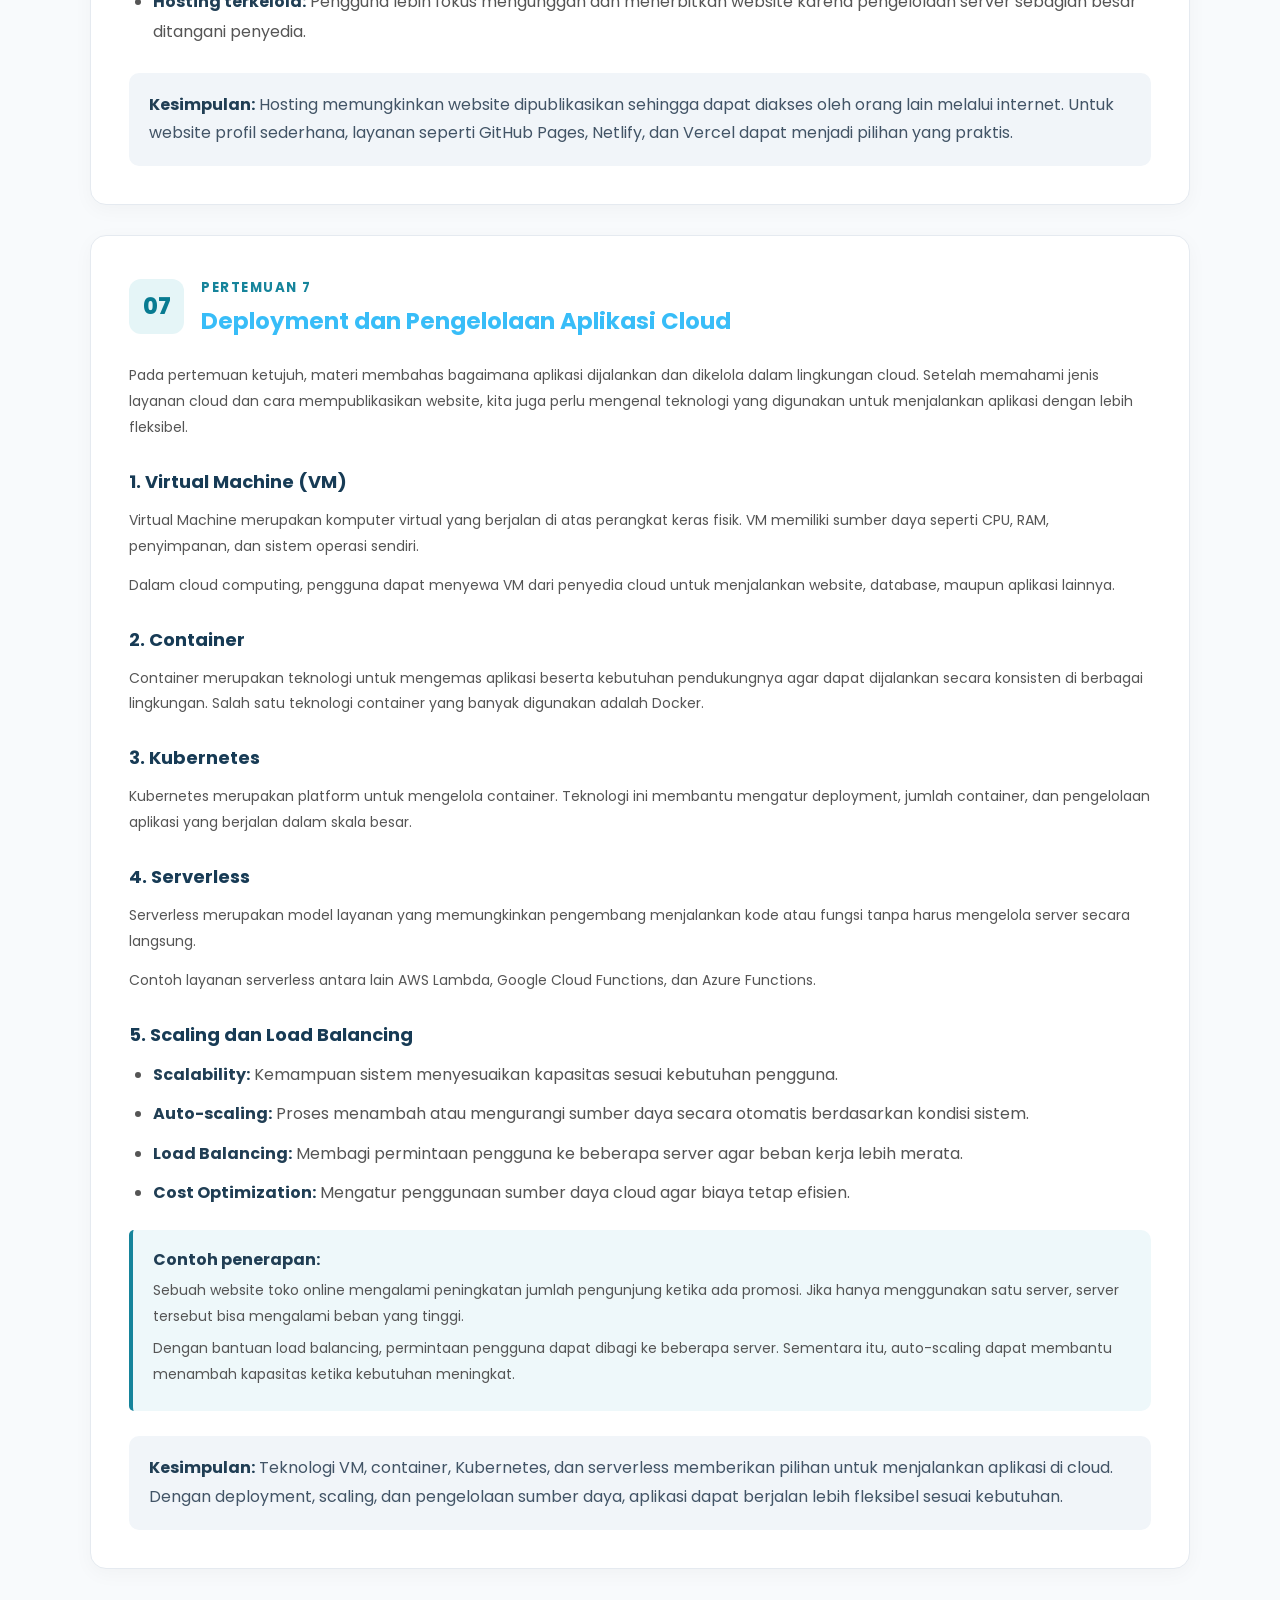
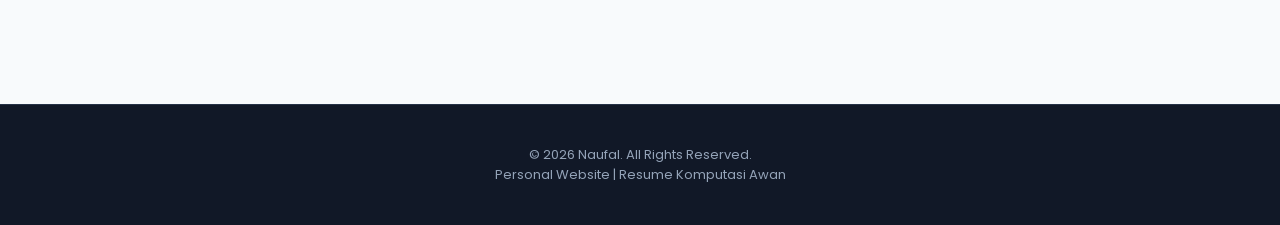
==== commit f29f96a2: "Commit" ====
--- a/resume.html
+++ b/resume.html
@@ -362,8 +362,9 @@
 
 <body>
 
-    <!-- NAVBAR -->
-    <header class="navbar">
+<!-- NAVBAR -->
+<header>
+    <div class="navbar">
         <div class="logo">NAUFAL<span>.</span></div>
 
         <nav>
@@ -381,7 +382,8 @@
             <span></span>
             <span></span>
         </div>
-    </header>
+    </div>
+</header>
 
 
     <main class="cloud-resume">
